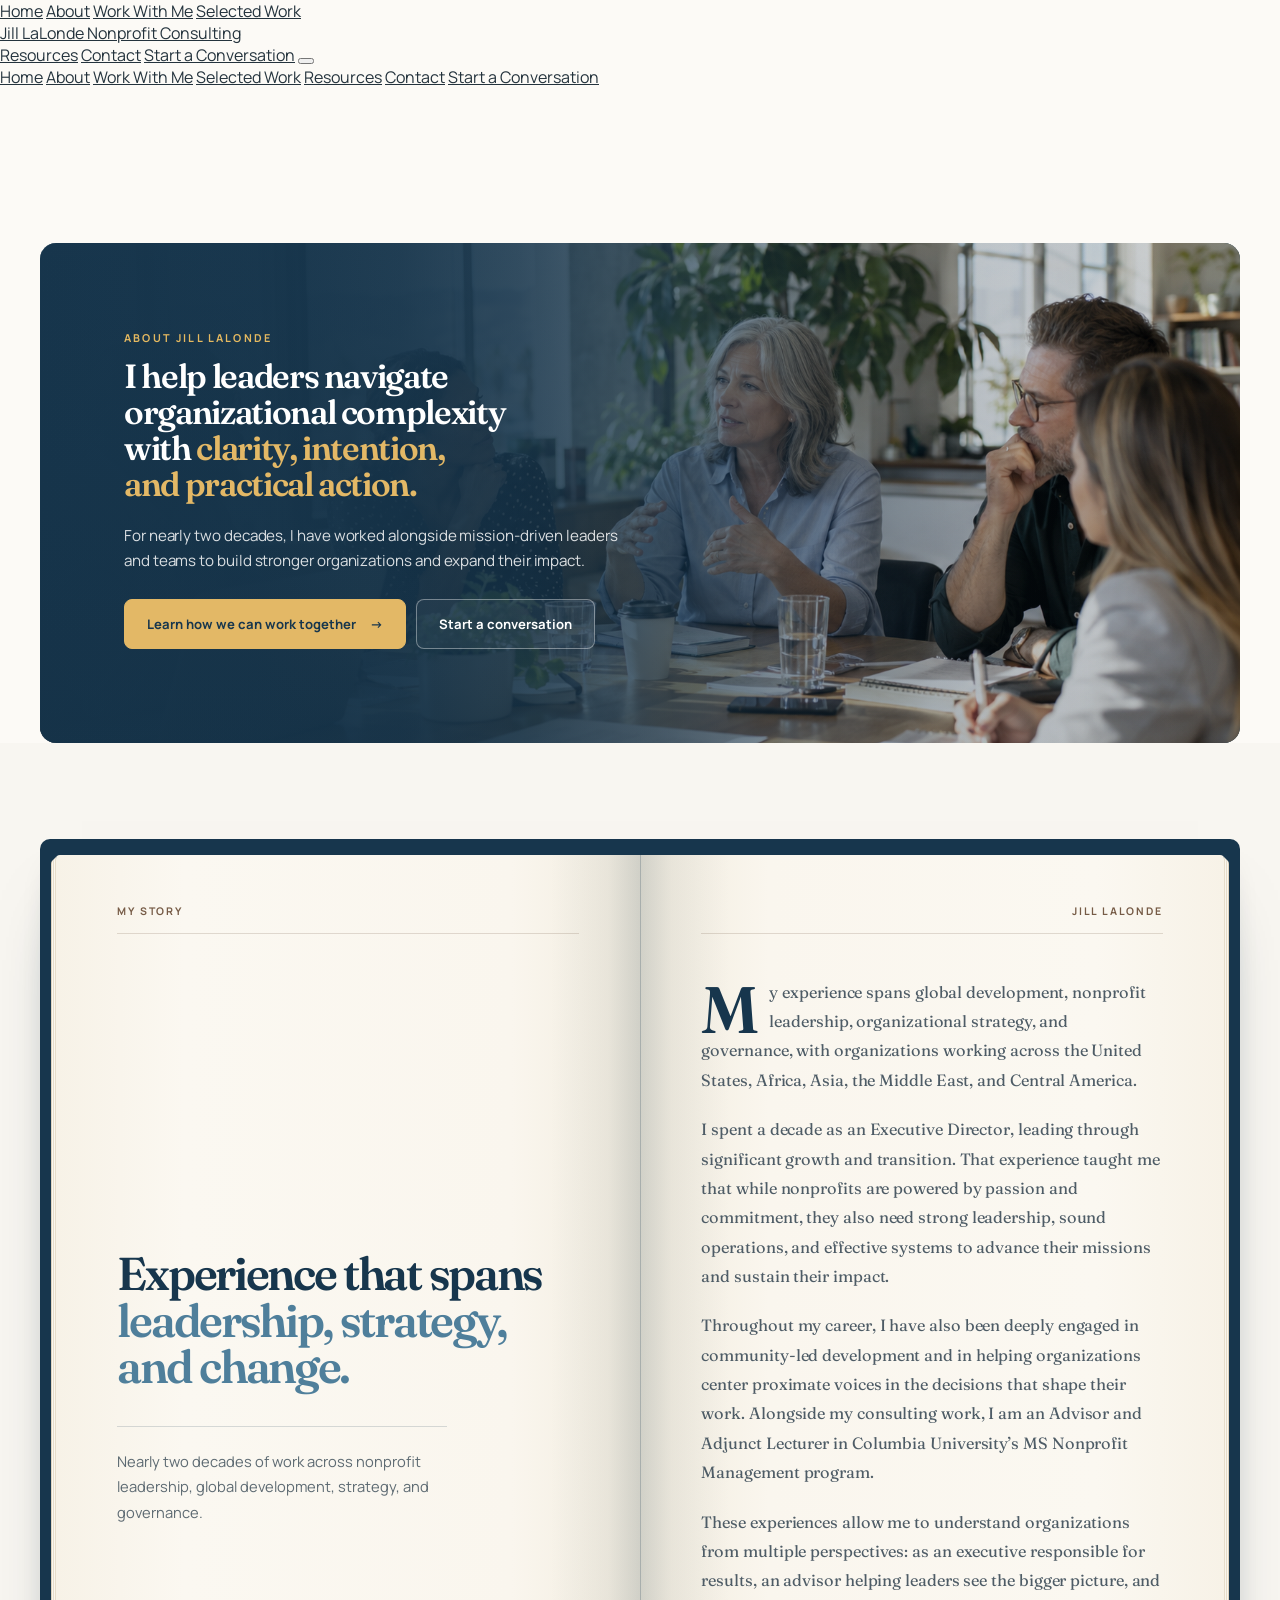
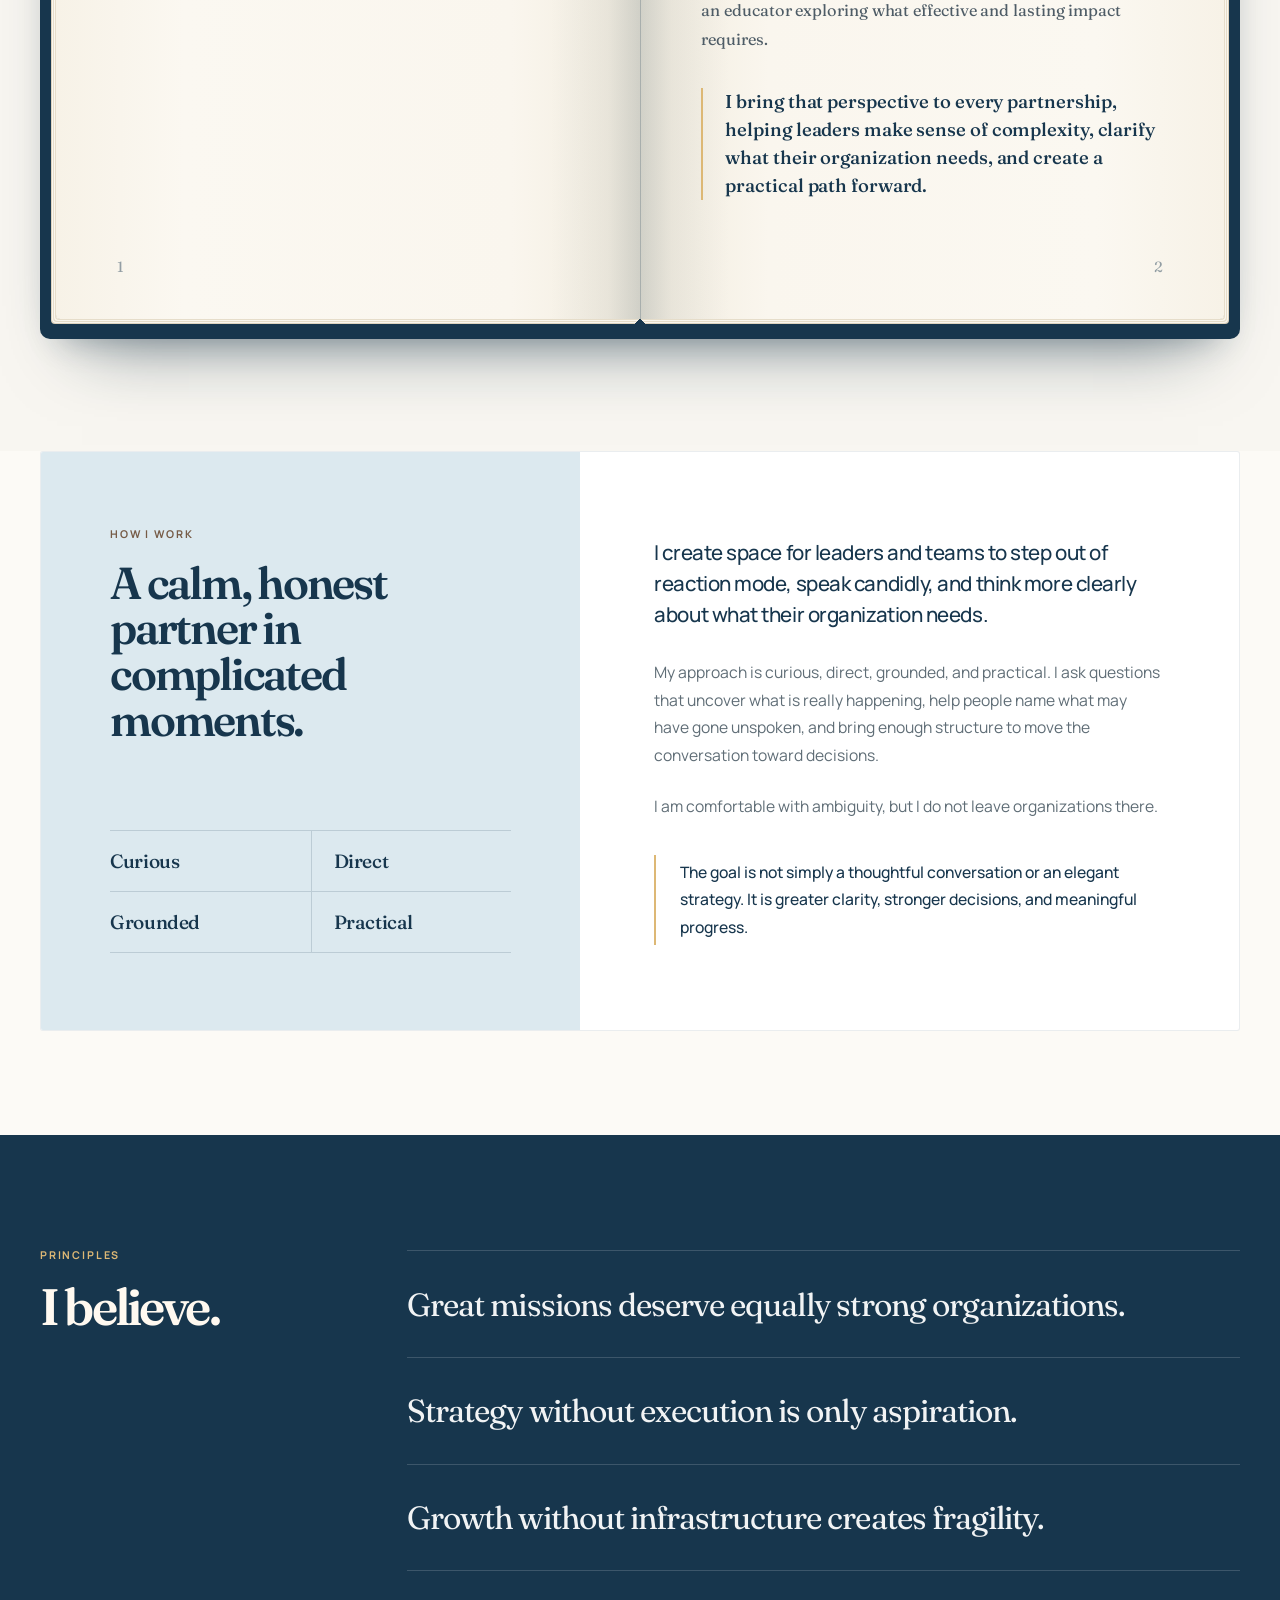
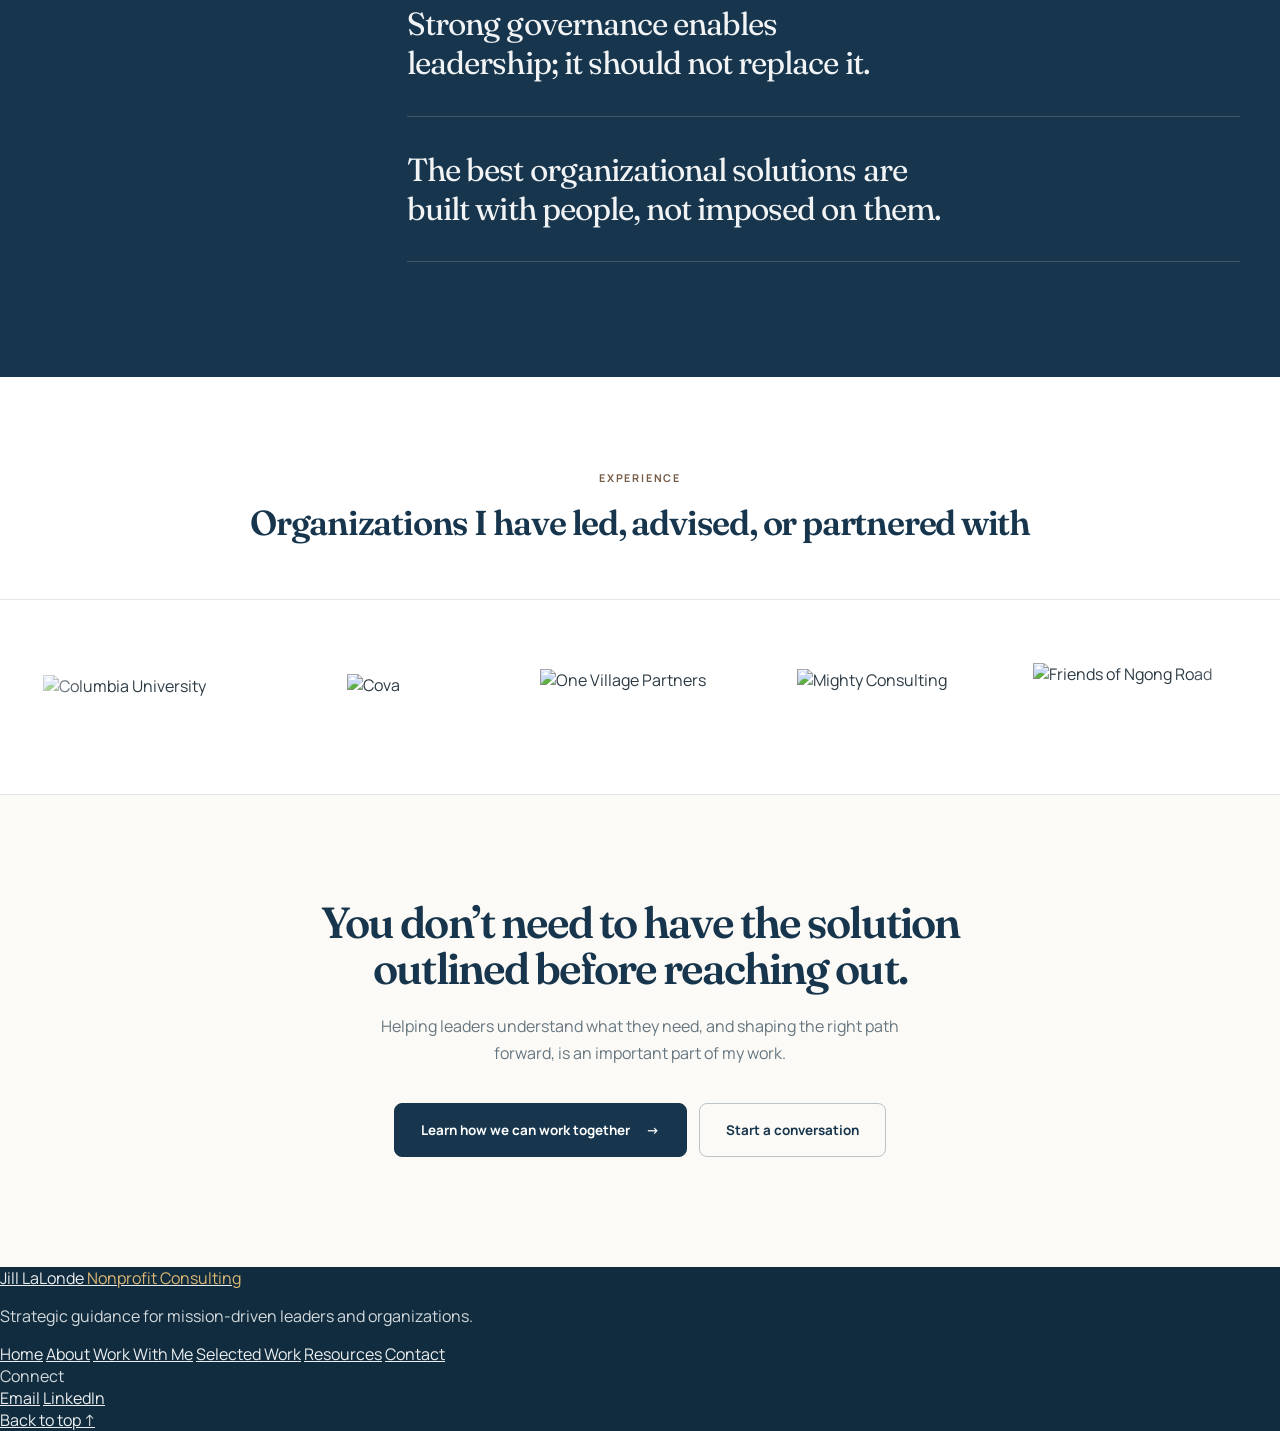
==== about.html @ 66529a17 "Add files via upload" ====
<!DOCTYPE html>
<html lang="en">
<head>
<meta charset="UTF-8">
<meta name="viewport" content="width=device-width, initial-scale=1.0">

<title>About | Jill LaLonde Nonprofit Consulting</title>

<meta name="description" content="For nearly two decades, Jill LaLonde has worked alongside mission-driven leaders and teams to build stronger organizations and expand their impact.">

<link rel="preconnect" href="https://fonts.googleapis.com">
<link rel="preconnect" href="https://fonts.gstatic.com" crossorigin>
<link href="https://fonts.googleapis.com/css2?family=Fraunces:opsz,wght@9..144,400;9..144,500;9..144,600&family=Manrope:wght@400;500;600;700&display=swap" rel="stylesheet">
<link href="https://api.fontshare.com/v2/css?f[]=satoshi@400,500,700&display=swap" rel="stylesheet">

<link rel="stylesheet" href="css/main.css?v=20261019-about-mobile5">
<link rel="stylesheet" href="css/pages.css?v=20261019-about-mobile5">

<style>

/* =========================================================
   VARIABLES
========================================================= */

:root {
    --navy: #17364D;
    --navy-dark: #102C3E;
    --blue: #4F7F9B;
    --blue-soft: #DCE9EF;
    --cream: #F7F3EB;
    --warm-white: #FCFAF6;
    --section-bg: #F8F6F1;
    --gold: #DDB875;
    --gold-bright: #E3B866;
    --brown: #765B46;
    --ink: #24333D;
    --muted: #667680;
    --line: rgba(23,54,77,.12);
    --serif: "Fraunces", Georgia, "Times New Roman", serif;
    --sans: "Manrope", "Satoshi", Arial, sans-serif;
    --shell: 1320px;
}


/* =========================================================
   RESET
========================================================= */

*,
*::before,
*::after {
    box-sizing: border-box;
}

html {
    margin: 0;
    padding: 0;
    scroll-behavior: smooth;
    background: var(--warm-white);
    -webkit-text-size-adjust: 100%;
    text-size-adjust: 100%;
}

body {
    margin: 0;
    padding: 0;
    background: var(--warm-white) !important;
    color: var(--ink);
    font-family: var(--sans);
    -webkit-font-smoothing: antialiased;
    text-rendering: optimizeLegibility;
}

img {
    display: block;
    max-width: 100%;
}

a {
    color: inherit;
}

.page {
    width: 100%;
    overflow: clip;
    background: var(--warm-white);
}

main {
    width: 100%;
    margin: 0;
    padding: 0;
}

.ab-shell {
    width: min(100%, var(--shell));
    margin: 0 auto;
}

.ab-label {
    display: block;
    margin: 0 0 20px;
    color: var(--brown);
    font-size: .67rem;
    font-weight: 700;
    line-height: 1;
    letter-spacing: .17em;
    text-transform: uppercase;
}

a:focus-visible,
button:focus-visible {
    outline: 2px solid var(--gold);
    outline-offset: 3px;
}

/* Header-to-hero spacing, matched to the Selected Work page */
body main#top {
    padding-top: 155px !important;
}


/* =========================================================
   1. HERO — image card (!important beats main.css / pages.css)
========================================================= */

body .pg-hero {
    position: relative !important;
    width: auto !important;
    height: auto !important;
    min-height: 500px !important;
    margin: 0 40px !important;
    padding: 0 !important;
    display: flex !important;
    flex-direction: row !important;
    align-items: center !important;
    justify-content: flex-start !important;
    overflow: hidden !important;
    border-radius: 16px !important;
    background: var(--navy) !important;
    isolation: isolate !important;
}

body .pg-hero-bg {
    position: absolute !important;
    inset: 0 !important;
    z-index: 0 !important;
    width: 100% !important;
    height: 100% !important;
    min-height: 0 !important;
    max-width: none !important;
    margin: 0 !important;
    object-fit: cover !important;
    object-position: 57% 30% !important;
    filter: saturate(.88) contrast(1.02) brightness(.88) !important;
}

body .pg-hero-shade {
    display: block !important;
    position: absolute !important;
    inset: 0 !important;
    z-index: 1 !important;
    pointer-events: none !important;
    background:
        linear-gradient(
            90deg,
            rgba(23,54,77,1) 0%,
            rgba(23,54,77,.99) 18%,
            rgba(23,54,77,.95) 30%,
            rgba(23,54,77,.86) 40%,
            rgba(23,54,77,.66) 52%,
            rgba(23,54,77,.38) 64%,
            rgba(23,54,77,.14) 78%,
            rgba(23,54,77,0) 100%
        ) !important;
}

body .pg-hero::after {
    content: "" !important;
    display: block !important;
    position: absolute !important;
    inset: 0 !important;
    z-index: 2 !important;
    pointer-events: none !important;
    background: linear-gradient(180deg, rgba(6,20,30,.02), rgba(6,20,30,.10)) !important;
}

body .pg-hero-content {
    position: relative !important;
    z-index: 5 !important;
    width: min(52%, 640px) !important;
    max-width: 640px !important;
    min-width: 0 !important;
    margin: 0 auto 0 0 !important;
    padding: 68px 24px 72px 84px !important;
    left: auto !important;
    right: auto !important;
    transform: none !important;
    background: transparent !important;
    text-align: left !important;
}

body .pg-hero-content::before {
    content: none !important;
    display: none !important;
}

body .pg-hero-eyebrow {
    display: block !important;
    margin: 0 0 16px !important;
    color: #E5B960 !important;
    font-family: var(--sans) !important;
    font-size: .68rem !important;
    font-weight: 700 !important;
    line-height: 1 !important;
    letter-spacing: .2em !important;
    text-transform: uppercase !important;
}

body .pg-hero-content h1 {
    width: 100% !important;
    max-width: 560px !important;
    margin: 0 !important;
    padding: 0 !important;
    color: #FFFFFF !important;
    font-family: var(--serif) !important;
    font-size: clamp(2.1rem, 2.6vw, 2.9rem) !important;
    font-weight: 600 !important;
    line-height: 1.07 !important;
    letter-spacing: -.04em !important;
    text-align: left !important;
    text-wrap: balance !important;
}

body .pg-hero-accent {
    color: var(--gold-bright) !important;
}

body .pg-hero-lede {
    width: 100% !important;
    max-width: 520px !important;
    margin: 20px 0 0 !important;
    padding: 0 !important;
    color: rgba(255,255,255,.84) !important;
    font-family: var(--sans) !important;
    font-size: .95rem !important;
    font-weight: 400 !important;
    line-height: 1.65 !important;
    letter-spacing: -.005em !important;
    text-align: left !important;
}

body .pg-hero-actions {
    width: 100% !important;
    margin-top: 26px !important;
    display: flex !important;
    flex-direction: row !important;
    align-items: center !important;
    justify-content: flex-start !important;
    gap: 10px !important;
    flex-wrap: wrap !important;
}

body .pg-hero-btn,
body .pg-hero-link {
    min-height: 50px !important;
    display: inline-flex !important;
    align-items: center !important;
    justify-content: center !important;
    font-family: var(--sans) !important;
    font-size: .82rem !important;
    font-weight: 700 !important;
    line-height: 1 !important;
    text-align: center !important;
    text-decoration: none !important;
    border-radius: 8px !important;
    transition: background-color .2s ease, border-color .2s ease;
}

body .pg-hero-btn {
    min-width: 0 !important;
    padding: 0 22px !important;
    gap: 14px !important;
    background: var(--gold-bright) !important;
    color: var(--navy) !important;
    border: 1px solid var(--gold-bright) !important;
}

body .pg-hero-btn:hover {
    background: #E9C57B !important;
    border-color: #E9C57B !important;
}

body .pg-hero-link {
    min-width: 0 !important;
    padding: 0 22px !important;
    color: #FFFFFF !important;
    background: rgba(255,255,255,.04) !important;
    border: 1px solid rgba(255,255,255,.38) !important;
}

body .pg-hero-link:hover {
    border-color: rgba(255,255,255,.75) !important;
}


/* =========================================================
   SHARED BUTTONS (used in the closing CTA)
========================================================= */

.ab-hero-actions {
    display: flex;
    flex-wrap: wrap;
    gap: 12px;
    margin-top: 34px;
}

.ab-btn,
.ab-btn-ghost {
    min-height: 54px;
    display: inline-flex;
    align-items: center;
    justify-content: center;
    gap: 16px;
    padding: 0 26px;
    border-radius: 8px;
    font-family: var(--sans);
    font-size: .84rem;
    font-weight: 700;
    line-height: 1;
    text-align: center;
    text-decoration: none;
    transition: background-color .2s ease, border-color .2s ease;
}

.ab-btn {
    background: var(--navy);
    color: #FFFFFF;
    border: 1px solid var(--navy);
}

.ab-btn:hover {
    background: #224A65;
    border-color: #224A65;
}

.ab-btn-ghost {
    color: var(--navy);
    background: transparent;
    border: 1px solid rgba(23,54,77,.28);
}

.ab-btn-ghost:hover {
    border-color: var(--navy);
}


/* =========================================================
   2. MY STORY — open book
========================================================= */

.ab-story {
    padding: 96px 40px 112px;
    background: var(--section-bg);
}

.ab-book {
    position: relative;
    display: grid;
    grid-template-columns: 1fr 1fr;
    padding: 16px 16px 20px;
    background: var(--navy);
    border-radius: 10px;
    box-shadow:
        0 44px 70px -42px rgba(16,44,62,.55),
        0 18px 32px -20px rgba(16,44,62,.32);
}

.ab-book::after {
    content: "";
    position: absolute;
    top: 16px;
    bottom: 20px;
    left: 50%;
    z-index: 3;
    width: 1px;
    background: rgba(23,54,77,.22);
    pointer-events: none;
}

.ab-page {
    position: relative;
    display: flex;
    flex-direction: column;
    min-height: 700px;
    padding: clamp(36px, 4vw, 56px) clamp(36px, 4.8vw, 76px) clamp(30px, 3.4vw, 46px);
}

.ab-page > * {
    position: relative;
    z-index: 1;
}

.ab-page--left {
    border-radius: 4px 0 0 4px;
    background: linear-gradient(90deg, #F7F2E7 0%, #FBF8F1 22%, #FAF6EE 78%, #F1EBDD 100%);
    box-shadow:
        -1px 1px 0 #E6DDCA,
        -2px 2px 0 #FAF6EE,
        -3px 3px 0 #E6DDCA,
        -4px 4px 0 #FAF6EE,
        -5px 5px 0 #DDD3BE;
}

.ab-page--right {
    border-radius: 0 4px 4px 0;
    background: linear-gradient(90deg, #F1EBDD 0%, #FAF6EE 22%, #FBF8F1 78%, #F7F2E7 100%);
    box-shadow:
        1px 1px 0 #E6DDCA,
        2px 2px 0 #FAF6EE,
        3px 3px 0 #E6DDCA,
        4px 4px 0 #FAF6EE,
        5px 5px 0 #DDD3BE;
}

.ab-page--left::after,
.ab-page--right::before {
    content: "";
    position: absolute;
    top: 0;
    bottom: 0;
    z-index: 0;
    width: 90px;
    pointer-events: none;
}

.ab-page--left::after {
    right: 0;
    background: linear-gradient(270deg, rgba(23,54,77,.15), rgba(23,54,77,.05) 35%, rgba(23,54,77,0));
}

.ab-page--right::before {
    left: 0;
    background: linear-gradient(90deg, rgba(23,54,77,.15), rgba(23,54,77,.05) 35%, rgba(23,54,77,0));
}

.ab-page-head {
    display: block;
    padding-bottom: 16px;
    color: var(--brown);
    font-size: .66rem;
    font-weight: 700;
    line-height: 1;
    letter-spacing: .17em;
    text-transform: uppercase;
    border-bottom: 1px solid rgba(118,91,70,.2);
}

.ab-page--right .ab-page-head {
    text-align: right;
}

.ab-folio {
    display: block;
    padding-top: 18px;
    color: rgba(23,54,77,.45);
    font-family: var(--serif);
    font-size: .92rem;
}

.ab-page--right .ab-folio {
    text-align: right;
}

.ab-page-body {
    flex: 1;
    padding: 44px 0 40px;
}

.ab-page--left .ab-page-body {
    display: flex;
    flex-direction: column;
    justify-content: center;
}

.ab-book-title {
    max-width: 440px;
    margin: 0;
    color: var(--navy);
    font-family: var(--serif);
    font-size: clamp(2.5rem, 3.6vw, 3.9rem);
    font-weight: 600;
    line-height: 1;
    letter-spacing: -.05em;
    text-wrap: balance;
}

.ab-book-title span {
    display: block;
    color: var(--blue);
}

.ab-book-note {
    max-width: 330px;
    margin: 36px 0 0;
    padding-top: 22px;
    color: #5D6A72;
    font-size: .92rem;
    line-height: 1.75;
    border-top: 1px solid rgba(23,54,77,.16);
}

.ab-page--right .ab-page-body p {
    max-width: 600px;
    margin: 0 0 20px;
    color: #4E5C66;
    font-family: var(--serif);
    font-size: 1.02rem;
    font-weight: 400;
    line-height: 1.8;
    letter-spacing: -.005em;
}

.ab-dropcap::first-letter {
    float: left;
    margin: 7px 10px 0 0;
    color: var(--navy);
    font-family: var(--serif);
    font-size: 4.1rem;
    font-weight: 600;
    line-height: .76;
}

.ab-book-close {
    max-width: 600px;
    margin: 34px 0 0;
}

.ab-page--right .ab-page-body .ab-book-close p.ab-book-pull {
    margin: 0;
    padding-left: 22px;
    color: var(--navy);
    font-size: clamp(1.15rem, 1.45vw, 1.35rem);
    font-weight: 500;
    line-height: 1.5;
    border-left: 2px solid var(--gold);
}


/* =========================================================
   3. HOW I WORK
========================================================= */

.ab-work {
    padding: 0 40px 104px;
    background: var(--warm-white);
}

.ab-work-card {
    display: grid;
    grid-template-columns: .9fr 1.1fr;
    min-height: 580px;
    overflow: hidden;
    background: #FFFFFF;
    border: 1px solid rgba(23,54,77,.09);
    border-radius: 3px;
}

.ab-work-intro {
    display: flex;
    flex-direction: column;
    justify-content: space-between;
    gap: 56px;
    padding: clamp(52px, 6vw, 90px) clamp(40px, 5.4vw, 84px);
    background: var(--blue-soft);
}

.ab-work-intro h2 {
    max-width: 500px;
    margin: 0;
    color: var(--navy);
    font-family: var(--serif);
    font-size: clamp(2.5rem, 3.5vw, 4rem);
    font-weight: 600;
    line-height: 1.02;
    letter-spacing: -.05em;
    text-wrap: balance;
}

.ab-traits {
    display: grid;
    grid-template-columns: 1fr 1fr;
    max-width: 430px;
    margin: 0;
    padding: 0;
    list-style: none;
    border-top: 1px solid rgba(23,54,77,.16);
}

.ab-traits li {
    padding: 18px 0;
    color: var(--navy);
    font-family: var(--serif);
    font-size: clamp(1.2rem, 1.5vw, 1.45rem);
    font-weight: 500;
    letter-spacing: -.02em;
    border-bottom: 1px solid rgba(23,54,77,.16);
}

.ab-traits li:nth-child(odd) {
    padding-right: 16px;
}

.ab-traits li:nth-child(even) {
    padding-left: 22px;
    border-left: 1px solid rgba(23,54,77,.16);
}

.ab-work-body {
    display: flex;
    flex-direction: column;
    justify-content: center;
    padding: clamp(52px, 6vw, 90px) clamp(40px, 5.8vw, 92px);
}

.ab-work-body p {
    max-width: 620px;
    margin: 0 0 24px;
    color: #5F6D76;
    font-size: .98rem;
    line-height: 1.75;
}

.ab-work-body p.ab-work-lead {
    margin-bottom: 30px;
    color: var(--navy);
    font-size: clamp(1.22rem, 1.6vw, 1.52rem);
    font-weight: 500;
    line-height: 1.5;
    letter-spacing: -.022em;
}

.ab-work-body p.ab-work-goal {
    margin: 10px 0 0;
    padding: 4px 0 4px 24px;
    color: var(--navy);
    font-weight: 500;
    border-left: 2px solid var(--gold);
}


/* =========================================================
   4. I BELIEVE
========================================================= */

.ab-believe {
    padding: clamp(84px, 9vw, 132px) 40px;
    background: var(--navy);
    color: #FFFFFF;
}

.ab-believe-grid {
    display: grid;
    grid-template-columns: minmax(220px, .5fr) minmax(0, 1.5fr);
    gap: clamp(48px, 7vw, 110px);
    align-items: start;
}

.ab-believe-head {
    position: sticky;
    top: 180px;
}

.ab-believe-head .ab-label {
    color: var(--gold);
}

.ab-believe-head h2 {
    margin: 0;
    color: #FFF9F0;
    font-family: var(--serif);
    font-size: clamp(2.8rem, 4vw, 4.4rem);
    font-weight: 600;
    line-height: 1;
    letter-spacing: -.055em;
}

.ab-believe-list {
    margin: 0;
    padding: 0;
    list-style: none;
    border-top: 1px solid rgba(255,255,255,.16);
}

.ab-believe-list li {
    padding: clamp(24px, 2.6vw, 34px) 0;
    color: rgba(255,255,255,.94);
    font-family: var(--serif);
    font-size: clamp(1.55rem, 2.5vw, 2.45rem);
    font-weight: 400;
    line-height: 1.22;
    letter-spacing: -.03em;
    text-wrap: balance;
    border-bottom: 1px solid rgba(255,255,255,.16);
}

.ab-believe-list li em {
    color: var(--gold-bright);
    font-style: normal;
}


/* =========================================================
   5. ORGANIZATIONS — logo strip
========================================================= */

.ab-orgs {
    padding: 96px 0 0;
    background: #FFFFFF;
}

.ab-orgs-head {
    padding: 0 40px 56px;
    text-align: center;
}

.ab-orgs-head h2 {
    max-width: 980px;
    margin: 0 auto;
    color: var(--navy);
    font-family: var(--serif);
    font-size: clamp(2rem, 2.7vw, 2.75rem);
    font-weight: 600;
    line-height: 1.12;
    letter-spacing: -.035em;
    text-wrap: balance;
}

.pg-marquee {
    position: relative !important;
    width: 100% !important;
    overflow: hidden !important;
    margin: 0 !important;
    padding: 56px 0 !important;
    background: #FFFFFF !important;
    border-top: 1px solid var(--line) !important;
    border-bottom: 1px solid var(--line) !important;
}

.pg-marquee::before,
.pg-marquee::after {
    content: "";
    position: absolute;
    top: 0;
    bottom: 0;
    z-index: 4;
    width: 90px;
    pointer-events: none;
}

.pg-marquee::before {
    left: 0;
    background: linear-gradient(90deg, #FFFFFF, rgba(255,255,255,0));
}

.pg-marquee::after {
    right: 0;
    background: linear-gradient(270deg, #FFFFFF, rgba(255,255,255,0));
}

.pg-marquee-track {
    display: flex;
    align-items: center;
    width: max-content;
    animation: partnerMarquee 38s linear infinite;
}

.pg-marquee-list {
    display: flex;
    align-items: center;
    gap: 74px;
    min-width: max-content;
    margin: 0;
    padding: 0 37px;
    list-style: none;
}

.pg-marquee-list li {
    display: flex;
    align-items: center;
    justify-content: center;
    min-width: 175px;
    min-height: 82px;
}

.pg-marquee-list img {
    width: auto;
    height: var(--h, 48px);
    max-width: 200px;
    max-height: 80px;
    object-fit: contain;
    opacity: .96;
}

@keyframes partnerMarquee {
    from { transform: translateX(0); }
    to   { transform: translateX(-50%); }
}

.pg-marquee:hover .pg-marquee-track {
    animation-play-state: paused;
}


/* =========================================================
   6. CLOSING CTA
========================================================= */

.ab-cta {
    padding: 104px 40px 110px;
    background: var(--warm-white);
}

.ab-cta-inner {
    max-width: 860px;
    margin: 0 auto;
    text-align: center;
}

.ab-cta h2 {
    margin: 0;
    color: var(--navy);
    font-family: var(--serif);
    font-size: clamp(2.2rem, 3.4vw, 3.5rem);
    font-weight: 600;
    line-height: 1.06;
    letter-spacing: -.045em;
    text-wrap: balance;
}

.ab-cta p {
    max-width: 560px;
    margin: 22px auto 0;
    color: var(--muted);
    font-size: 1rem;
    line-height: 1.7;
}

.ab-cta .ab-hero-actions {
    justify-content: center;
    margin-top: 36px;
}


/* =========================================================
   FOOTER
========================================================= */

.site-footer {
    margin: 0 !important;
    background: var(--navy-dark) !important;
    color: rgba(255,255,255,.82) !important;
}

.site-footer a,
.site-footer .wm-name {
    color: rgba(255,255,255,.92) !important;
}

.site-footer .wm-sub,
.site-footer a:hover {
    color: var(--gold) !important;
}


/* =========================================================
   RESPONSIVE — LARGE TABLET (≤1200px)
========================================================= */

@media (max-width: 1200px) {

    body .header,
    body #siteHeader {
        min-height: 112px !important;
        padding: 0 32px !important;
    }

    .header-nav-left,
    .header-nav-right {
        gap: 18px !important;
    }

    .header .nav-link {
        font-size: .84rem !important;
    }

    .header .nav-link-call {
        min-height: 50px !important;
        padding: 0 18px !important;
    }

    body main#top {
        padding-top: 78px !important;
    }

    body .pg-hero {
        min-height: 420px !important;
        margin: 0 24px !important;
    }

    body .pg-hero-content {
        width: 60% !important;
        padding: 44px 24px 48px 56px !important;
    }

    .ab-story {
        padding: 80px 24px 96px;
    }

    .ab-work {
        padding: 0 24px 96px;
    }

    .ab-work-card {
        grid-template-columns: 1fr 1fr;
    }

    .ab-believe {
        padding-left: 24px;
        padding-right: 24px;
    }

    .ab-believe-head {
        top: 140px;
    }

}


/* =========================================================
   RESPONSIVE — TABLET (≤900px)
========================================================= */

@media (max-width: 900px) {

    body .header,
    body #siteHeader {
        min-height: 80px !important;
        grid-template-columns: 1fr auto !important;
        padding: 0 20px !important;
    }

    .header-nav-left,
    .header-nav-right > .nav-link {
        display: none !important;
    }

    .header .brand {
        justify-self: start !important;
        align-items: flex-start !important;
        text-align: left !important;
    }

    .header .wm-name {
        font-size: 1.7rem !important;
    }

    .header .wm-sub {
        margin-top: 6px !important;
        font-size: .5rem !important;
    }

    /* Nav links are hidden from here down, so the menu button must show */
    .menu-toggle {
        display: inline-flex !important;
        align-items: center !important;
        justify-content: center !important;
        width: 44px !important;
        height: 44px !important;
        padding: 0 !important;
    }

    body main#top {
        padding-top: 100px !important;
    }

    body .pg-hero-content {
        width: 70% !important;
        padding: 44px 24px 48px 44px !important;
    }

    /* Book: stack the two pages */
    .ab-book {
        grid-template-columns: 1fr;
        padding: 12px 12px 16px;
    }

    .ab-book::after,
    .ab-page--left::after,
    .ab-page--right::before {
        display: none;
    }

    .ab-page {
        min-height: 0;
    }

    .ab-page--left,
    .ab-page--right {
        border-radius: 4px;
        box-shadow: none;
        background: #FBF8F1;
    }

    .ab-page--left {
        margin-bottom: 10px;
    }

    .ab-page--left .ab-page-body {
        justify-content: flex-start;
    }

    .ab-work-card,
    .ab-believe-grid {
        grid-template-columns: 1fr;
    }

    .ab-work-card {
        min-height: 0;
    }

    .ab-believe-head {
        position: static;
    }

}


/* =========================================================
   RESPONSIVE — MOBILE (≤760px)
========================================================= */

@media (max-width: 760px) {

    html,
    body {
        overflow-x: clip !important;
    }

    /* ---------- Header ---------- */
    body .header,
    body #siteHeader {
        min-height: 76px !important;
        height: 76px !important;
        padding: 0 18px !important;
    }

    .header .wm-name {
        font-size: 1.55rem !important;
        line-height: 1 !important;
    }

    .header .wm-sub {
        margin-top: 5px !important;
        font-size: .44rem !important;
        letter-spacing: .25em !important;
    }

    body main#top {
        padding-top: 94px !important;
    }

    /* ---------- Hero: single photo card, text sits at the bottom ---------- */
    body .pg-hero {
        min-height: 470px !important;
        height: auto !important;
        margin: 0 14px !important;
        flex-direction: column !important;
        justify-content: flex-end !important;
        align-items: stretch !important;
        border-radius: 18px !important;
    }

    body .pg-hero-bg {
        object-position: 55% 22% !important;
        filter: saturate(.96) contrast(1.02) brightness(.94) !important;
    }

    body .pg-hero-shade {
        background: linear-gradient(
            180deg,
            rgba(11,37,56,.08) 0%,
            rgba(11,37,56,.18) 12%,
            rgba(11,37,56,.32) 24%,
            rgba(11,37,56,.48) 36%,
            rgba(11,37,56,.64) 48%,
            rgba(11,37,56,.78) 60%,
            rgba(11,37,56,.89) 74%,
            rgba(11,37,56,.96) 88%,
            rgba(11,37,56,.98) 100%
        ) !important;
    }

    body .pg-hero::after {
        background: linear-gradient(90deg, rgba(5,24,37,.10), rgba(5,24,37,0) 48%) !important;
    }

    /* Top padding reserves room for the photo, so text never covers faces */
    body .pg-hero-content {
        width: 100% !important;
        max-width: none !important;
        margin: 0 !important;
        padding: 120px 22px 24px !important;
    }

    body .pg-hero-eyebrow {
        margin: 0 0 10px !important;
        font-size: .6rem !important;
        letter-spacing: .18em !important;
        text-shadow: 0 1px 12px rgba(11,37,56,.85) !important;
    }

    body .pg-hero-content h1 {
        max-width: 17ch !important;
        font-size: clamp(1.7rem, 6.8vw, 2.15rem) !important;
        line-height: 1.04 !important;
        letter-spacing: -.04em !important;
        text-shadow: 0 2px 18px rgba(11,37,56,.6), 0 1px 3px rgba(11,37,56,.35) !important;
    }

    body .pg-hero-lede {
        max-width: 34rem !important;
        margin: 14px 0 0 !important;
        font-size: .86rem !important;
        line-height: 1.58 !important;
        text-shadow: 0 1px 10px rgba(11,37,56,.5) !important;
        color: rgba(255,255,255,.88) !important;
    }

    body .pg-hero-actions {
        margin-top: 18px !important;
        flex-direction: column !important;
        align-items: stretch !important;
        flex-wrap: nowrap !important;
        gap: 8px !important;
    }

    body .pg-hero-btn,
    body .pg-hero-link {
        width: 100% !important;
        min-height: 46px !important;
        padding: 0 16px !important;
        font-size: .78rem !important;
    }

    body .pg-hero-link {
        background: rgba(255,255,255,.06) !important;
    }

    /* ---------- My Story ---------- */
    .ab-story {
        padding: 58px 12px 64px;
    }

    .ab-book {
        padding: 8px;
        border-radius: 10px;
        box-shadow: 0 22px 42px -28px rgba(16,44,62,.55);
    }

    .ab-page {
        padding: 28px 22px 24px;
    }

    .ab-page--left,
    .ab-page--right {
        border-radius: 5px;
    }

    .ab-page--left {
        margin-bottom: 8px;
    }

    .ab-page-body {
        padding: 28px 0 24px;
    }

    .ab-book-title {
        max-width: none;
        font-size: clamp(2.15rem, 9.5vw, 2.85rem);
        line-height: 1.02;
    }

    .ab-book-note {
        max-width: none;
        margin-top: 26px;
        font-size: .9rem;
        line-height: 1.7;
    }

    .ab-page--right .ab-page-body p {
        max-width: none;
        font-size: .98rem;
        line-height: 1.75;
    }

    .ab-dropcap::first-letter {
        font-size: 3.6rem;
    }

    .ab-page--right .ab-page-body .ab-book-close p.ab-book-pull {
        font-size: 1.12rem;
        line-height: 1.5;
    }

    /* ---------- How I Work ---------- */
    .ab-work {
        padding: 0 12px 64px;
    }

    .ab-work-card {
        border-radius: 10px;
    }

    .ab-work-intro {
        gap: 30px;
        padding: 38px 22px 34px;
    }

    .ab-work-intro h2 {
        max-width: none;
        font-size: clamp(2.15rem, 9vw, 2.8rem);
        line-height: 1.03;
    }

    .ab-traits {
        max-width: none;
    }

    .ab-traits li {
        padding-top: 15px;
        padding-bottom: 15px;
        font-size: 1.14rem;
    }

    .ab-work-body {
        padding: 36px 22px 40px;
    }

    .ab-work-body p,
    .ab-work-body p.ab-work-lead {
        max-width: none;
    }

    .ab-work-body p.ab-work-lead {
        font-size: 1.16rem;
        line-height: 1.48;
    }

    /* ---------- I Believe ---------- */
    .ab-believe {
        padding: 60px 22px 68px;
    }

    .ab-believe-grid {
        gap: 34px;
    }

    .ab-believe-head h2 {
        font-size: clamp(2.55rem, 11vw, 3.4rem);
    }

    .ab-believe-list li {
        padding: 22px 0;
        font-size: clamp(1.32rem, 6.2vw, 1.7rem);
        line-height: 1.24;
    }

    /* ---------- Organizations ---------- */
    .ab-orgs {
        padding-top: 60px;
    }

    .ab-orgs-head {
        padding: 0 22px 34px;
    }

    .ab-orgs-head h2 {
        font-size: clamp(1.7rem, 7.4vw, 2.15rem);
        line-height: 1.08;
    }

    .pg-marquee {
        padding: 32px 0 !important;
    }

    .pg-marquee::before,
    .pg-marquee::after {
        width: 40px;
    }

    .pg-marquee-list {
        gap: 38px;
        padding: 0 19px;
    }

    .pg-marquee-list li {
        min-width: 125px;
        min-height: 66px;
    }

    .pg-marquee-list img {
        max-width: 150px;
        max-height: 64px;
    }

    /* ---------- Closing CTA ---------- */
    .ab-cta {
        padding: 64px 22px 72px;
    }

    .ab-cta-inner {
        max-width: none;
        text-align: left;
    }

    .ab-cta h2 {
        font-size: clamp(2.05rem, 9vw, 2.75rem);
        line-height: 1.04;
    }

    .ab-cta p {
        max-width: none;
        margin: 18px 0 0;
        font-size: .95rem;
        line-height: 1.65;
    }

    .ab-hero-actions,
    .ab-cta .ab-hero-actions {
        margin-top: 26px;
        flex-direction: column;
        align-items: stretch;
        gap: 10px;
    }

    .ab-cta .ab-btn,
    .ab-cta .ab-btn-ghost {
        width: 100%;
        min-height: 52px;
        padding: 0 18px;
    }

    /* ---------- Footer ---------- */
    .site-footer-inner {
        grid-template-columns: 1fr !important;
        gap: 30px !important;
        padding-left: 22px !important;
        padding-right: 22px !important;
    }

    .site-footer-nav {
        display: grid !important;
        grid-template-columns: 1fr 1fr !important;
        gap: 14px 24px !important;
    }

    .site-footer-top {
        justify-self: start !important;
    }

}


/* =========================================================
   RESPONSIVE — SMALL PHONES (≤390px)
========================================================= */

@media (max-width: 390px) {

    body .pg-hero {
        min-height: 450px !important;
        margin-left: 10px !important;
        margin-right: 10px !important;
    }

    body .pg-hero-content {
        padding: 110px 18px 20px !important;
    }

    body .pg-hero-content h1 {
        max-width: none !important;
        font-size: 1.65rem !important;
    }

    .ab-page,
    .ab-work-intro,
    .ab-work-body {
        padding-left: 20px;
        padding-right: 20px;
    }

    .ab-traits li {
        font-size: 1.05rem;
    }

    .ab-traits li:nth-child(even) {
        padding-left: 16px;
    }

}


/* =========================================================
   REDUCED MOTION
========================================================= */

@media (prefers-reduced-motion: reduce) {

    html {
        scroll-behavior: auto;
    }

    .pg-marquee-track {
        animation: none;
    }

    .ab-btn,
    .ab-btn-ghost,
    body .pg-hero-btn,
    body .pg-hero-link {
        transition: none !important;
    }

}

</style>

</head>

<body>

<div class="page">


<!-- =========================================================
     HEADER
========================================================= -->

<header class="header" id="siteHeader">

    <nav class="header-nav header-nav-left" aria-label="Primary navigation left">
        <a href="index.html" class="nav-link">Home</a>
        <a href="about.html" class="nav-link" aria-current="page">About</a>
        <a href="work-with-me.html" class="nav-link">Work With Me</a>
        <a href="selected-work.html" class="nav-link">Selected Work</a>
    </nav>

    <a href="index.html"
       class="brand brand-wordmark site-wordmark"
       aria-label="Jill LaLonde Nonprofit Consulting home">
        <span class="wm-name">Jill LaLonde</span>
        <span class="wm-sub">Nonprofit Consulting</span>
    </a>

    <nav class="header-nav header-nav-right" aria-label="Primary navigation right">
        <a href="resources.html" class="nav-link">Resources</a>
        <a href="contact.html" class="nav-link">Contact</a>
        <a href="contact.html" class="nav-link nav-link-call">Start a Conversation</a>

        <button
            class="menu-toggle"
            type="button"
            aria-label="Open navigation"
            aria-expanded="false"
            aria-controls="mobileMenu"
        >
            <span class="menu-icon">
                <span></span>
                <span></span>
                <span></span>
            </span>
        </button>
    </nav>

</header>

<nav
    class="mobile-menu"
    id="mobileMenu"
    aria-label="Mobile navigation"
>
    <a href="index.html">Home</a>
    <a href="about.html" aria-current="page">About</a>
    <a href="work-with-me.html">Work With Me</a>
    <a href="selected-work.html">Selected Work</a>
    <a href="resources.html">Resources</a>
    <a href="contact.html">Contact</a>
    <a href="contact.html" class="mobile-menu-cta">Start a Conversation</a>
</nav>


<main id="top">


<!-- =========================================================
     1. HERO
========================================================= -->

<section class="pg-hero" aria-labelledby="aboutTitle">

    <img
        src="about.png"
        alt="Leadership team in a collaborative strategy discussion"
        class="pg-hero-bg"
    >

    <div class="pg-hero-shade" aria-hidden="true"></div>

    <div class="pg-hero-content">

        <span class="pg-hero-eyebrow">About Jill LaLonde</span>

        <h1 id="aboutTitle">
            I help leaders navigate organizational complexity with
            <span class="pg-hero-accent">clarity, intention, and practical action.</span>
        </h1>

        <p class="pg-hero-lede">
            For nearly two decades, I have worked alongside
            mission-driven leaders and teams to build stronger
            organizations and expand their impact.
        </p>

        <div class="pg-hero-actions">
            <a href="work-with-me.html" class="pg-hero-btn">
                Learn how we can work together
                <span aria-hidden="true">→</span>
            </a>
            <a href="contact.html" class="pg-hero-link">Start a conversation</a>
        </div>

    </div>

</section>


<!-- =========================================================
     2. MY STORY
========================================================= -->

<section class="ab-story" aria-labelledby="storyTitle">

    <div class="ab-shell">

        <div class="ab-book">

            <div class="ab-page ab-page--left">

                <span class="ab-page-head">My story</span>

                <div class="ab-page-body">

                    <h2 class="ab-book-title" id="storyTitle">
                        Experience that spans
                        <span>leadership, strategy, and change.</span>
                    </h2>

                    <p class="ab-book-note">
                        Nearly two decades of work across nonprofit
                        leadership, global development, strategy,
                        and governance.
                    </p>

                </div>

                <span class="ab-folio" aria-hidden="true">1</span>

            </div>

            <div class="ab-page ab-page--right">

                <span class="ab-page-head">Jill LaLonde</span>

                <div class="ab-page-body">

                    <p class="ab-dropcap">
                        My experience spans global development, nonprofit
                        leadership, organizational strategy, and governance,
                        with organizations working across the United States,
                        Africa, Asia, the Middle East, and Central America.
                    </p>

                    <p>
                        I spent a decade as an Executive Director, leading
                        through significant growth and transition. That
                        experience taught me that while nonprofits are powered
                        by passion and commitment, they also need strong
                        leadership, sound operations, and effective systems to
                        advance their missions and sustain their impact.
                    </p>

                    <p>
                        Throughout my career, I have also been deeply engaged
                        in community-led development and in helping
                        organizations center proximate voices in the decisions
                        that shape their work. Alongside my consulting work,
                        I am an Advisor and Adjunct Lecturer in Columbia
                        University’s MS Nonprofit Management program.
                    </p>

                    <p>
                        These experiences allow me to understand organizations
                        from multiple perspectives: as an executive responsible
                        for results, an advisor helping leaders see the bigger
                        picture, and an educator exploring what effective and
                        lasting impact requires.
                    </p>

                    <div class="ab-book-close">
                        <p class="ab-book-pull">
                            I bring that perspective to every partnership, helping
                            leaders make sense of complexity, clarify what their
                            organization needs, and create a practical path forward.
                        </p>
                    </div>

                </div>

                <span class="ab-folio" aria-hidden="true">2</span>

            </div>

        </div>

    </div>

</section>


<!-- =========================================================
     3. HOW I WORK
========================================================= -->

<section class="ab-work" aria-labelledby="workTitle">

    <div class="ab-shell ab-work-card">

        <div class="ab-work-intro">

            <div>
                <span class="ab-label">How I work</span>
                <h2 id="workTitle">
                    A calm, honest partner in complicated moments.
                </h2>
            </div>

            <ul class="ab-traits" aria-label="My approach">
                <li>Curious</li>
                <li>Direct</li>
                <li>Grounded</li>
                <li>Practical</li>
            </ul>

        </div>

        <div class="ab-work-body">

            <p class="ab-work-lead">
                I create space for leaders and teams to step out of
                reaction mode, speak candidly, and think more clearly
                about what their organization needs.
            </p>

            <p>
                My approach is curious, direct, grounded, and practical.
                I ask questions that uncover what is really happening,
                help people name what may have gone unspoken, and bring
                enough structure to move the conversation toward decisions.
            </p>

            <p>
                I am comfortable with ambiguity, but I do not leave
                organizations there.
            </p>

            <p class="ab-work-goal">
                The goal is not simply a thoughtful conversation or an
                elegant strategy. It is greater clarity, stronger
                decisions, and meaningful progress.
            </p>

        </div>

    </div>

</section>


<!-- =========================================================
     4. I BELIEVE
========================================================= -->

<section class="ab-believe" aria-labelledby="believeTitle">

    <div class="ab-shell ab-believe-grid">

        <div class="ab-believe-head">
            <span class="ab-label">Principles</span>
            <h2 id="believeTitle">I believe.</h2>
        </div>

        <ul class="ab-believe-list">
            <li>Great missions deserve equally strong organizations.</li>
            <li>Strategy without execution is only aspiration.</li>
            <li>Growth without infrastructure creates fragility.</li>
            <li>Strong governance enables leadership; it should not replace it.</li>
            <li>The best organizational solutions are built with people, not imposed on them.</li>
        </ul>

    </div>

</section>


<!-- =========================================================
     5. ORGANIZATIONS
========================================================= -->

<section class="ab-orgs" aria-labelledby="orgsTitle">

    <div class="ab-orgs-head">
        <span class="ab-label">Experience</span>
        <h2 id="orgsTitle">Organizations I have led, advised, or partnered with</h2>
    </div>

    <div class="pg-marquee">

        <div class="pg-marquee-track">

            <ul class="pg-marquee-list">
                <li><img src="images/logos/columbia-university.svg" alt="Columbia University" style="--h:43px"></li>
                <li><img src="images/logos/cova.png" alt="Cova" style="--h:45px"></li>
                <li><img src="images/logos/onevillage-partners.png" alt="One Village Partners" style="--h:55px"></li>
                <li><img src="images/logos/mighty-consulting.png" alt="Mighty Consulting" style="--h:55px"></li>
                <li><img src="images/logos/friends-of-ngong-road.png" alt="Friends of Ngong Road" style="--h:68px"></li>
                <li><img src="images/logos/mcld.png" alt="Movement for Community-Led Development" style="--h:74px"></li>
                <li><img src="images/logos/mali-kalanso.png" alt="Mali Kalanso" style="--h:76px"></li>
            </ul>

            <ul class="pg-marquee-list" aria-hidden="true">
                <li><img src="images/logos/columbia-university.svg" alt="" style="--h:43px"></li>
                <li><img src="images/logos/cova.png" alt="" style="--h:45px"></li>
                <li><img src="images/logos/onevillage-partners.png" alt="" style="--h:55px"></li>
                <li><img src="images/logos/mighty-consulting.png" alt="" style="--h:55px"></li>
                <li><img src="images/logos/friends-of-ngong-road.png" alt="" style="--h:68px"></li>
                <li><img src="images/logos/mcld.png" alt="" style="--h:74px"></li>
                <li><img src="images/logos/mali-kalanso.png" alt="" style="--h:76px"></li>
            </ul>

        </div>

    </div>

</section>


<!-- =========================================================
     6. CLOSING CTA
========================================================= -->

<section class="ab-cta" aria-labelledby="ctaTitle">

    <div class="ab-cta-inner">

        <h2 id="ctaTitle">
            You don’t need to have the solution outlined before reaching out.
        </h2>

        <p>
            Helping leaders understand what they need, and shaping the
            right path forward, is an important part of my work.
        </p>

        <div class="ab-hero-actions">
            <a href="work-with-me.html" class="ab-btn">
                Learn how we can work together
                <span aria-hidden="true">→</span>
            </a>
            <a href="contact.html" class="ab-btn-ghost">Start a conversation</a>
        </div>

    </div>

</section>

</main>


<!-- =========================================================
     FOOTER
========================================================= -->

<footer class="site-footer">

    <div class="site-footer-inner">

        <div class="site-footer-brand-wrap">
            <a href="index.html" class="site-footer-brand site-wordmark">
                <span class="wm-name">Jill LaLonde</span>
                <span class="wm-sub">Nonprofit Consulting</span>
            </a>
            <p class="site-footer-tagline">
                Strategic guidance for mission-driven leaders and organizations.
            </p>
        </div>

        <nav class="site-footer-nav">
            <a href="index.html">Home</a>
            <a href="about.html">About</a>
            <a href="work-with-me.html">Work With Me</a>
            <a href="selected-work.html">Selected Work</a>
            <a href="resources.html">Resources</a>
            <a href="contact.html">Contact</a>
        </nav>

        <div class="site-footer-connect">
            <span class="site-footer-connect-label">Connect</span>
            <div class="site-footer-connect-links">
                <a href="contact.html">Email</a>
                <a href="#">LinkedIn</a>
            </div>
        </div>

        <a href="#top" class="site-footer-top">Back to top ↑</a>

    </div>

</footer>

</div>

<script src="js/site.js?v=20261019-about-mobile5"></script>

<script>
document.addEventListener("DOMContentLoaded", function () {
    const menuToggle = document.querySelector(".menu-toggle");
    const mobileMenu = document.querySelector(".mobile-menu");

    if (!menuToggle || !mobileMenu) return;

    menuToggle.addEventListener("click", function () {
        const isOpen = menuToggle.getAttribute("aria-expanded") === "true";

        menuToggle.setAttribute("aria-expanded", String(!isOpen));
        menuToggle.setAttribute("aria-label", isOpen ? "Open navigation" : "Close navigation");
        mobileMenu.classList.toggle("is-open", !isOpen);
    });

    mobileMenu.querySelectorAll("a").forEach(function (link) {
        link.addEventListener("click", function () {
            mobileMenu.classList.remove("is-open");
            menuToggle.setAttribute("aria-expanded", "false");
            menuToggle.setAttribute("aria-label", "Open navigation");
        });
    });

    document.addEventListener("keydown", function (e) {
        if (e.key === "Escape" && mobileMenu.classList.contains("is-open")) {
            mobileMenu.classList.remove("is-open");
            menuToggle.setAttribute("aria-expanded", "false");
            menuToggle.setAttribute("aria-label", "Open navigation");
            menuToggle.focus();
        }
    });
});
</script>

</body>
</html>
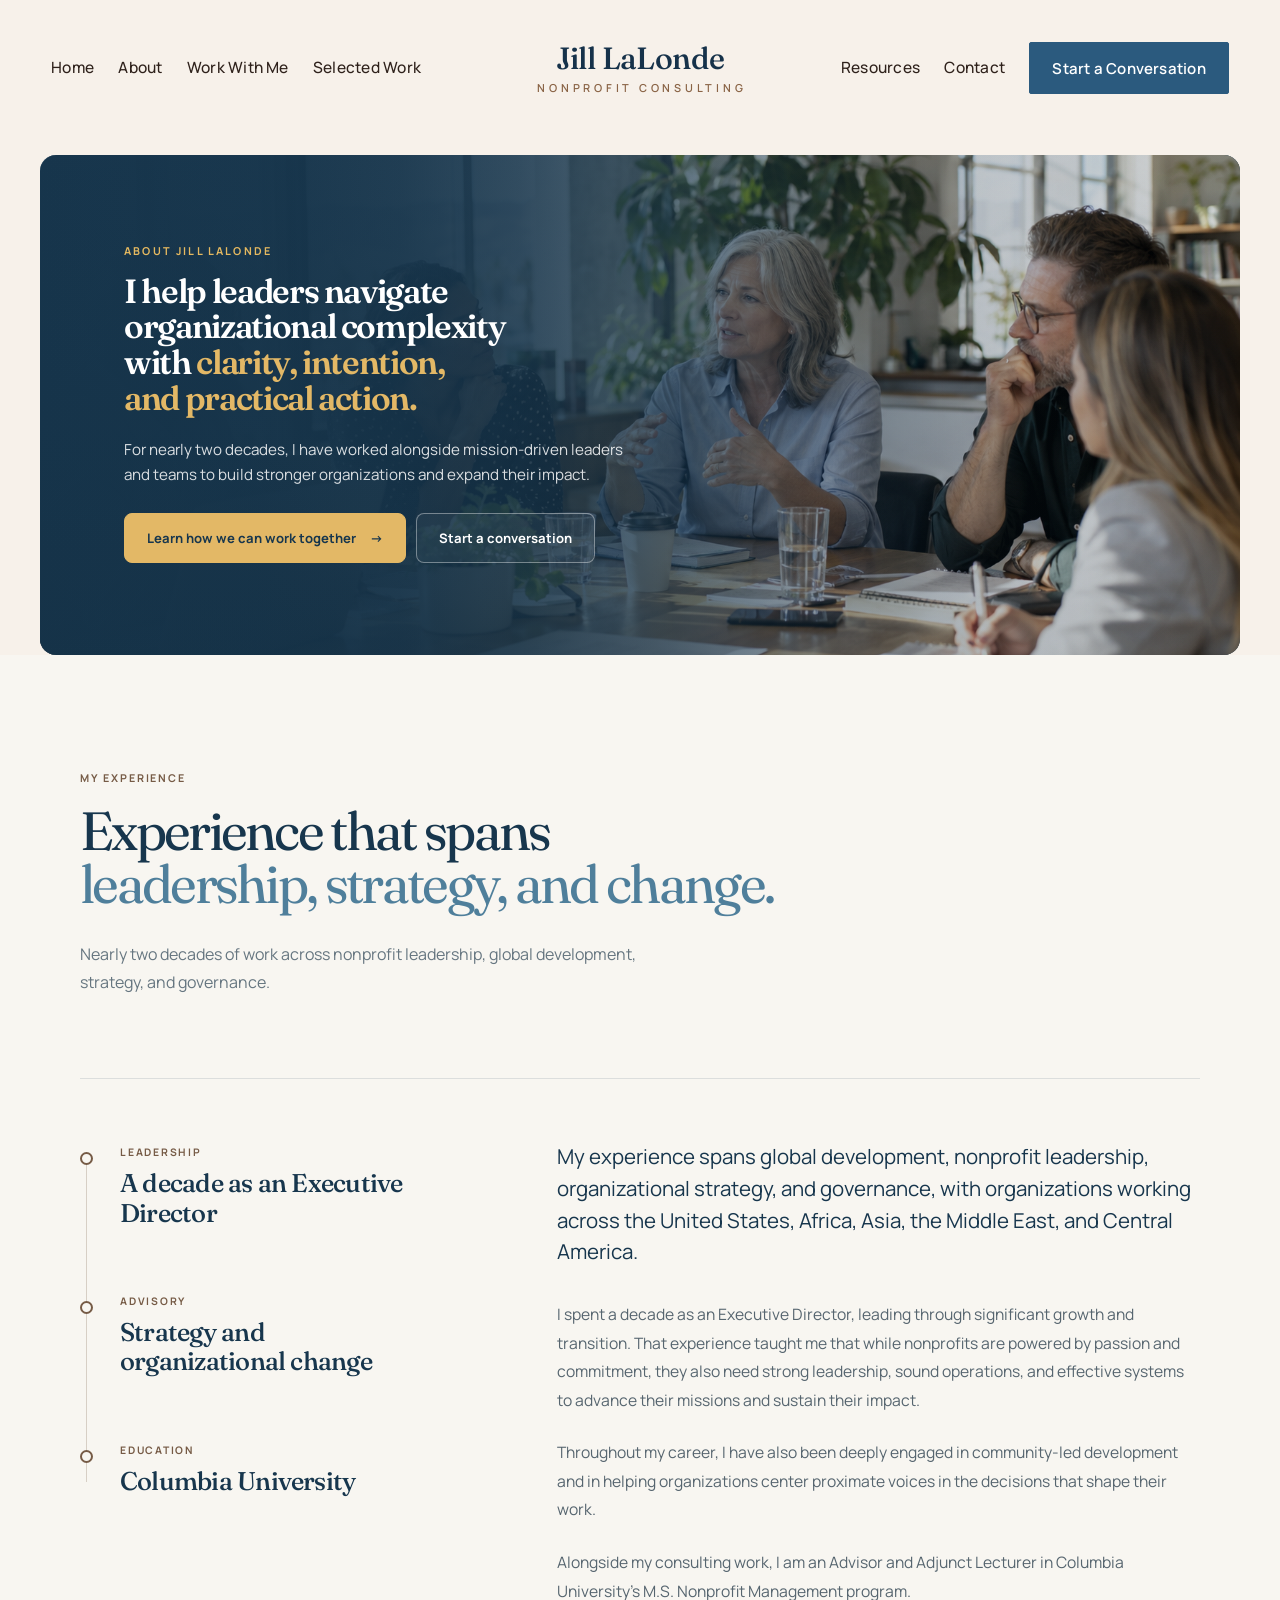
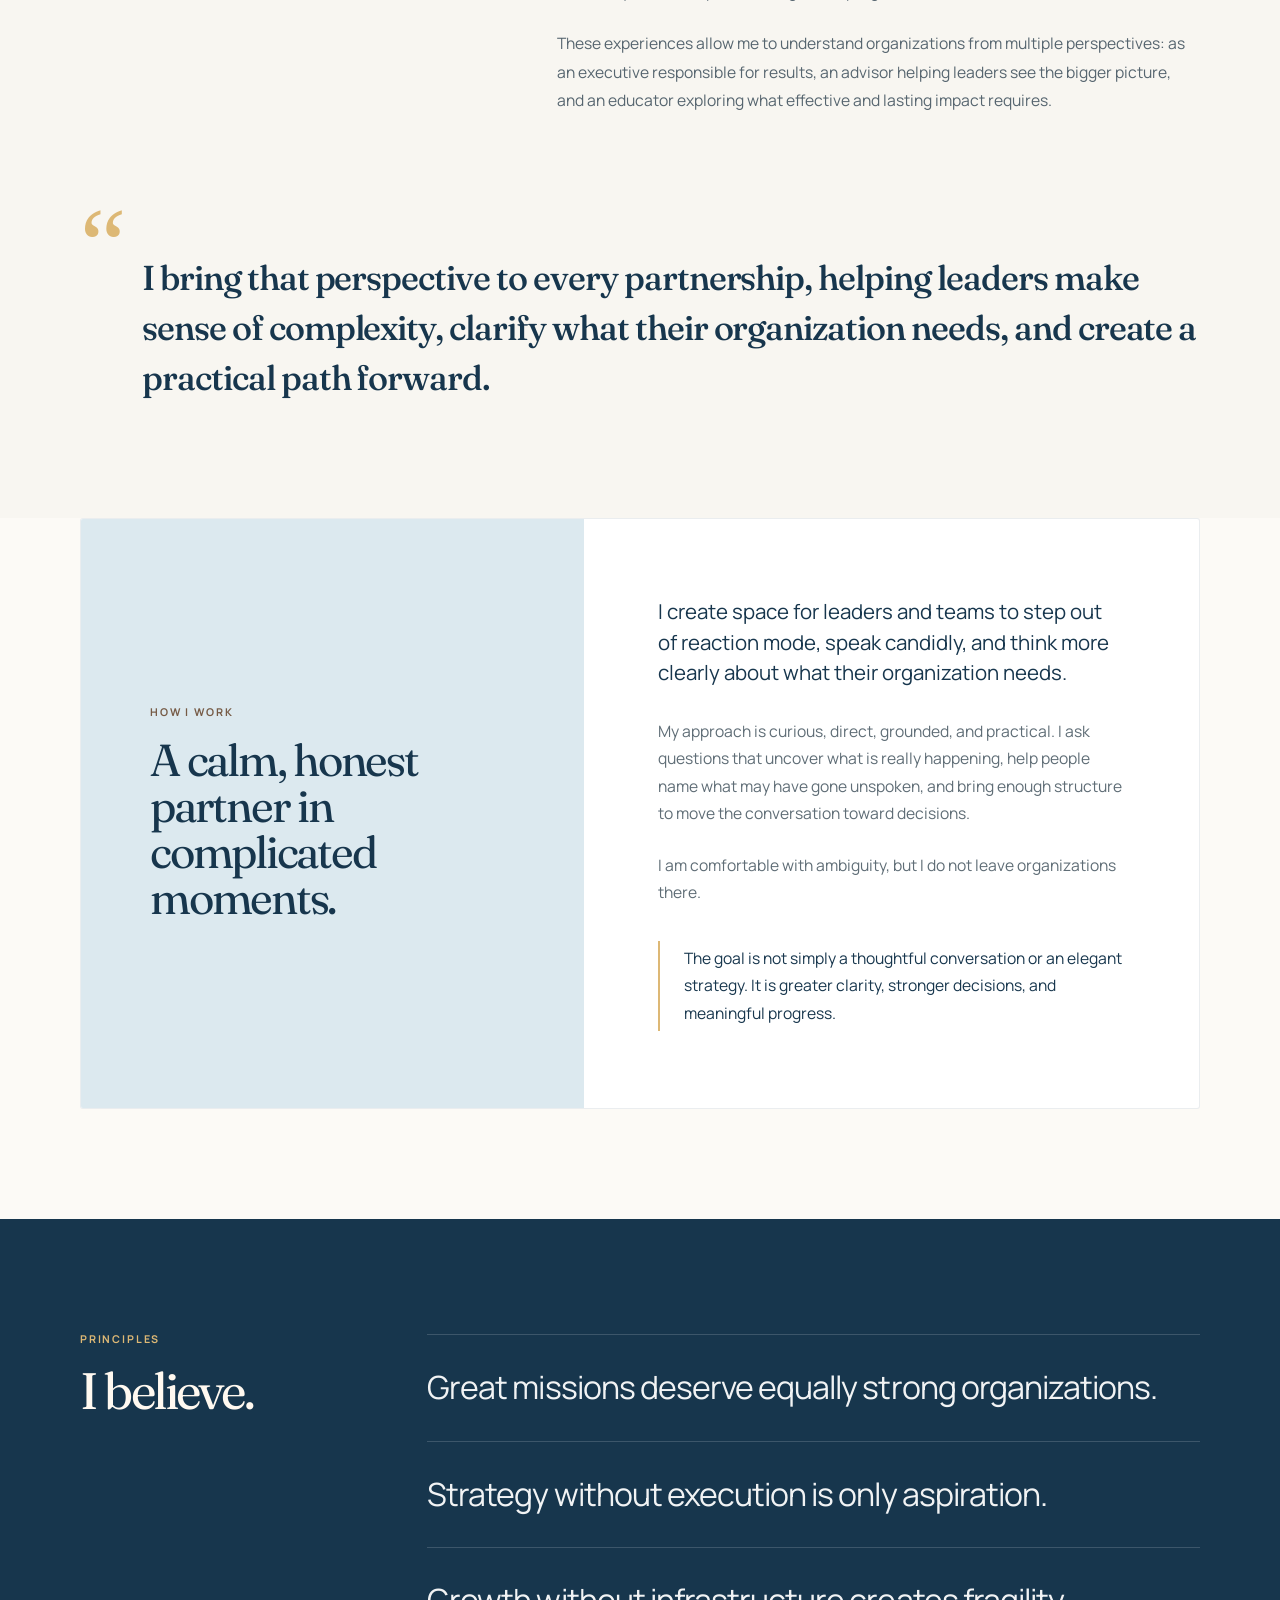
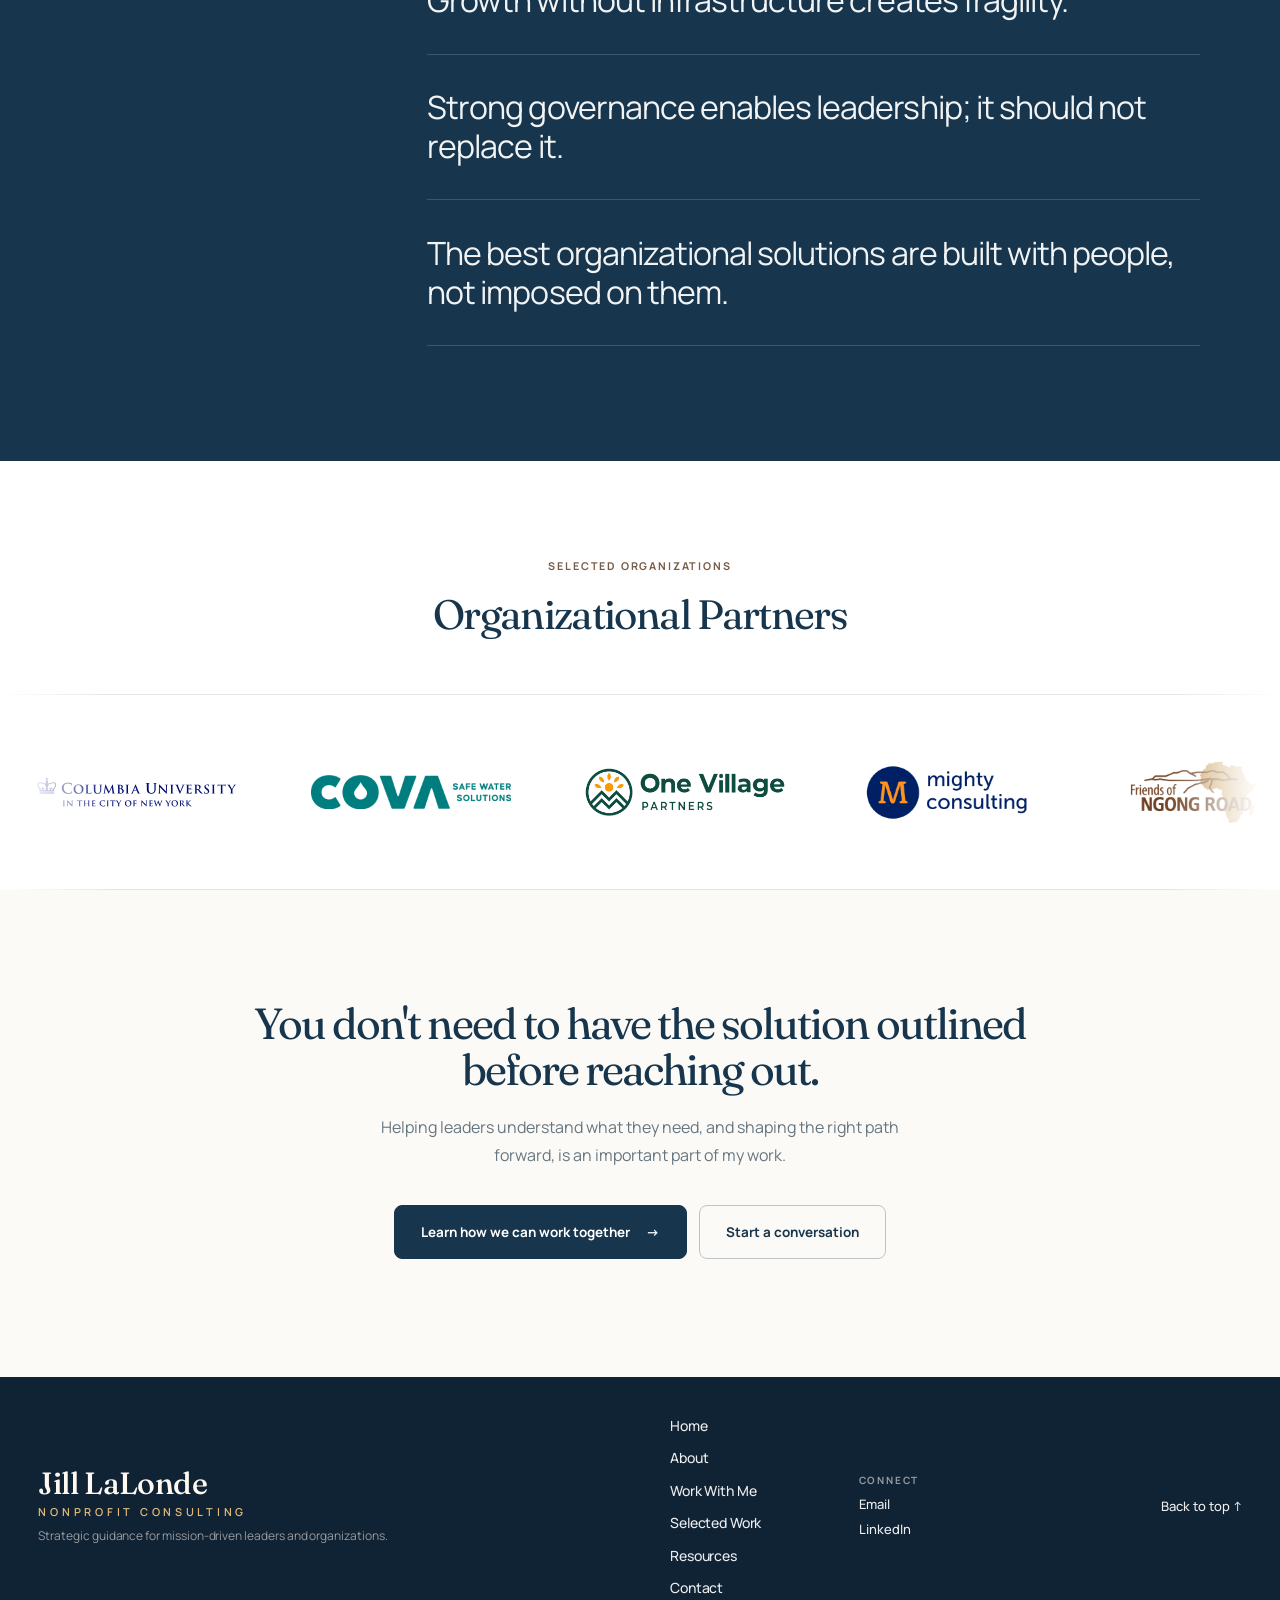
==== commit dc19e8ce: "Update about.html" ====
--- a/about.html
+++ b/about.html
@@ -1,20 +1,33 @@
 <!DOCTYPE html>
 <html lang="en">
+
 <head>
+
 <meta charset="UTF-8">
 <meta name="viewport" content="width=device-width, initial-scale=1.0">
 
 <title>About | Jill LaLonde Nonprofit Consulting</title>
 
-<meta name="description" content="For nearly two decades, Jill LaLonde has worked alongside mission-driven leaders and teams to build stronger organizations and expand their impact.">
+<meta
+    name="description"
+    content="For nearly two decades, Jill LaLonde has worked alongside mission-driven leaders and teams to build stronger organizations and expand their impact."
+>
 
 <link rel="preconnect" href="https://fonts.googleapis.com">
 <link rel="preconnect" href="https://fonts.gstatic.com" crossorigin>
-<link href="https://fonts.googleapis.com/css2?family=Fraunces:opsz,wght@9..144,400;9..144,500;9..144,600&family=Manrope:wght@400;500;600;700&display=swap" rel="stylesheet">
-<link href="https://api.fontshare.com/v2/css?f[]=satoshi@400,500,700&display=swap" rel="stylesheet">
-
-<link rel="stylesheet" href="css/main.css?v=20261019-about-mobile5">
-<link rel="stylesheet" href="css/pages.css?v=20261019-about-mobile5">
+
+<link
+    href="https://fonts.googleapis.com/css2?family=Fraunces:opsz,wght@9..144,400;9..144,500;9..144,600&family=Manrope:wght@400;500;600;700&display=swap"
+    rel="stylesheet"
+>
+
+<link
+    href="https://api.fontshare.com/v2/css?f[]=satoshi@400,500,700&display=swap"
+    rel="stylesheet"
+>
+
+<link rel="stylesheet" href="css/main.css?v=20261027-about">
+<link rel="stylesheet" href="css/pages.css?v=20261027-about">
 
 <style>
 
@@ -93,7 +106,7 @@
 }
 
 .ab-shell {
-    width: min(100%, var(--shell));
+    width: min(calc(100% - 80px), var(--shell));
     margin: 0 auto;
 }
 
@@ -114,25 +127,27 @@
     outline-offset: 3px;
 }
 
-/* Header-to-hero spacing, matched to the Selected Work page */
+
+/* =========================================================
+   PAGE SPACING
+========================================================= */
+
 body main#top {
     padding-top: 155px !important;
 }
 
 
 /* =========================================================
-   1. HERO — image card (!important beats main.css / pages.css)
+   HERO
 ========================================================= */
 
 body .pg-hero {
     position: relative !important;
     width: auto !important;
-    height: auto !important;
     min-height: 500px !important;
     margin: 0 40px !important;
     padding: 0 !important;
     display: flex !important;
-    flex-direction: row !important;
     align-items: center !important;
     justify-content: flex-start !important;
     overflow: hidden !important;
@@ -147,7 +162,6 @@
     z-index: 0 !important;
     width: 100% !important;
     height: 100% !important;
-    min-height: 0 !important;
     max-width: none !important;
     margin: 0 !important;
     object-fit: cover !important;
@@ -156,11 +170,11 @@
 }
 
 body .pg-hero-shade {
-    display: block !important;
     position: absolute !important;
     inset: 0 !important;
     z-index: 1 !important;
     pointer-events: none !important;
+
     background:
         linear-gradient(
             90deg,
@@ -176,13 +190,16 @@
 }
 
 body .pg-hero::after {
-    content: "" !important;
-    display: block !important;
+    content: "";
     position: absolute !important;
     inset: 0 !important;
     z-index: 2 !important;
     pointer-events: none !important;
-    background: linear-gradient(180deg, rgba(6,20,30,.02), rgba(6,20,30,.10)) !important;
+    background: linear-gradient(
+        180deg,
+        rgba(6,20,30,.02),
+        rgba(6,20,30,.10)
+    ) !important;
 }
 
 body .pg-hero-content {
@@ -190,19 +207,9 @@
     z-index: 5 !important;
     width: min(52%, 640px) !important;
     max-width: 640px !important;
-    min-width: 0 !important;
     margin: 0 auto 0 0 !important;
     padding: 68px 24px 72px 84px !important;
-    left: auto !important;
-    right: auto !important;
-    transform: none !important;
-    background: transparent !important;
     text-align: left !important;
-}
-
-body .pg-hero-content::before {
-    content: none !important;
-    display: none !important;
 }
 
 body .pg-hero-eyebrow {
@@ -212,23 +219,19 @@
     font-family: var(--sans) !important;
     font-size: .68rem !important;
     font-weight: 700 !important;
-    line-height: 1 !important;
     letter-spacing: .2em !important;
     text-transform: uppercase !important;
 }
 
 body .pg-hero-content h1 {
-    width: 100% !important;
     max-width: 560px !important;
     margin: 0 !important;
-    padding: 0 !important;
     color: #FFFFFF !important;
     font-family: var(--serif) !important;
     font-size: clamp(2.1rem, 2.6vw, 2.9rem) !important;
     font-weight: 600 !important;
     line-height: 1.07 !important;
     letter-spacing: -.04em !important;
-    text-align: left !important;
     text-wrap: balance !important;
 }
 
@@ -237,26 +240,17 @@
 }
 
 body .pg-hero-lede {
-    width: 100% !important;
     max-width: 520px !important;
     margin: 20px 0 0 !important;
-    padding: 0 !important;
     color: rgba(255,255,255,.84) !important;
-    font-family: var(--sans) !important;
     font-size: .95rem !important;
-    font-weight: 400 !important;
     line-height: 1.65 !important;
-    letter-spacing: -.005em !important;
-    text-align: left !important;
 }
 
 body .pg-hero-actions {
-    width: 100% !important;
     margin-top: 26px !important;
     display: flex !important;
-    flex-direction: row !important;
     align-items: center !important;
-    justify-content: flex-start !important;
     gap: 10px !important;
     flex-wrap: wrap !important;
 }
@@ -270,15 +264,11 @@
     font-family: var(--sans) !important;
     font-size: .82rem !important;
     font-weight: 700 !important;
-    line-height: 1 !important;
-    text-align: center !important;
     text-decoration: none !important;
     border-radius: 8px !important;
-    transition: background-color .2s ease, border-color .2s ease;
 }
 
 body .pg-hero-btn {
-    min-width: 0 !important;
     padding: 0 22px !important;
     gap: 14px !important;
     background: var(--gold-bright) !important;
@@ -288,24 +278,18 @@
 
 body .pg-hero-btn:hover {
     background: #E9C57B !important;
-    border-color: #E9C57B !important;
 }
 
 body .pg-hero-link {
-    min-width: 0 !important;
     padding: 0 22px !important;
     color: #FFFFFF !important;
     background: rgba(255,255,255,.04) !important;
     border: 1px solid rgba(255,255,255,.38) !important;
 }
 
-body .pg-hero-link:hover {
-    border-color: rgba(255,255,255,.75) !important;
-}
-
 
 /* =========================================================
-   SHARED BUTTONS (used in the closing CTA)
+   BUTTONS
 ========================================================= */
 
 .ab-hero-actions {
@@ -327,10 +311,7 @@
     font-family: var(--sans);
     font-size: .84rem;
     font-weight: 700;
-    line-height: 1;
-    text-align: center;
     text-decoration: none;
-    transition: background-color .2s ease, border-color .2s ease;
 }
 
 .ab-btn {
@@ -341,7 +322,6 @@
 
 .ab-btn:hover {
     background: #224A65;
-    border-color: #224A65;
 }
 
 .ab-btn-ghost {
@@ -356,210 +336,196 @@
 
 
 /* =========================================================
-   2. MY STORY — open book
+   MY EXPERIENCE
 ========================================================= */
 
-.ab-story {
-    padding: 96px 40px 112px;
+.ab-experience {
+    padding: 118px 40px 115px;
     background: var(--section-bg);
 }
 
-.ab-book {
-    position: relative;
+.ab-experience-head {
+    max-width: 900px;
+    margin-bottom: 82px;
+}
+
+.ab-experience-head h2 {
+    max-width: 830px;
+    margin: 0;
+    color: var(--navy);
+    font-family: var(--serif);
+    font-size: clamp(3rem,4.2vw,4.7rem);
+    font-weight: 500;
+    line-height: .99;
+    letter-spacing: -.05em;
+}
+
+.ab-experience-head h2 span {
+    display: block;
+    color: var(--blue);
+}
+
+.ab-experience-intro {
+    max-width: 620px;
+    margin: 30px 0 0;
+    color: var(--muted);
+    font-size: 1rem;
+    line-height: 1.75;
+}
+
+.ab-experience-layout {
     display: grid;
-    grid-template-columns: 1fr 1fr;
-    padding: 16px 16px 20px;
-    background: var(--navy);
-    border-radius: 10px;
-    box-shadow:
-        0 44px 70px -42px rgba(16,44,62,.55),
-        0 18px 32px -20px rgba(16,44,62,.32);
-}
-
-.ab-book::after {
-    content: "";
-    position: absolute;
-    top: 16px;
-    bottom: 20px;
-    left: 50%;
-    z-index: 3;
-    width: 1px;
-    background: rgba(23,54,77,.22);
-    pointer-events: none;
-}
-
-.ab-page {
+    grid-template-columns: minmax(280px,.72fr) minmax(0,1.28fr);
+    gap: clamp(70px,9vw,130px);
+    align-items: start;
+    padding-top: 62px;
+    border-top: 1px solid var(--line);
+}
+
+
+/* EXPERIENCE PATH */
+
+.ab-experience-path {
     position: relative;
     display: flex;
     flex-direction: column;
-    min-height: 700px;
-    padding: clamp(36px, 4vw, 56px) clamp(36px, 4.8vw, 76px) clamp(30px, 3.4vw, 46px);
-}
-
-.ab-page > * {
-    position: relative;
-    z-index: 1;
-}
-
-.ab-page--left {
-    border-radius: 4px 0 0 4px;
-    background: linear-gradient(90deg, #F7F2E7 0%, #FBF8F1 22%, #FAF6EE 78%, #F1EBDD 100%);
-    box-shadow:
-        -1px 1px 0 #E6DDCA,
-        -2px 2px 0 #FAF6EE,
-        -3px 3px 0 #E6DDCA,
-        -4px 4px 0 #FAF6EE,
-        -5px 5px 0 #DDD3BE;
-}
-
-.ab-page--right {
-    border-radius: 0 4px 4px 0;
-    background: linear-gradient(90deg, #F1EBDD 0%, #FAF6EE 22%, #FBF8F1 78%, #F7F2E7 100%);
-    box-shadow:
-        1px 1px 0 #E6DDCA,
-        2px 2px 0 #FAF6EE,
-        3px 3px 0 #E6DDCA,
-        4px 4px 0 #FAF6EE,
-        5px 5px 0 #DDD3BE;
-}
-
-.ab-page--left::after,
-.ab-page--right::before {
+    padding-top: 4px;
+}
+
+.ab-experience-path::before {
     content: "";
     position: absolute;
-    top: 0;
-    bottom: 0;
-    z-index: 0;
-    width: 90px;
-    pointer-events: none;
-}
-
-.ab-page--left::after {
-    right: 0;
-    background: linear-gradient(270deg, rgba(23,54,77,.15), rgba(23,54,77,.05) 35%, rgba(23,54,77,0));
-}
-
-.ab-page--right::before {
-    left: 0;
-    background: linear-gradient(90deg, rgba(23,54,77,.15), rgba(23,54,77,.05) 35%, rgba(23,54,77,0));
-}
-
-.ab-page-head {
+    left: 6px;
+    top: 14px;
+    bottom: 14px;
+    width: 1px;
+    background: rgba(118,91,70,.25);
+}
+
+.ab-path-item {
+    position: relative;
+    display: grid;
+    grid-template-columns: 14px 1fr;
+    gap: 26px;
+    padding-bottom: 66px;
+}
+
+.ab-path-item:last-child {
+    padding-bottom: 0;
+}
+
+.ab-path-dot {
+    position: relative;
+    z-index: 2;
+    width: 13px;
+    height: 13px;
+    margin-top: 7px;
+    border: 2px solid var(--brown);
+    border-radius: 50%;
+    background: var(--section-bg);
+}
+
+.ab-path-label {
     display: block;
-    padding-bottom: 16px;
+    margin-bottom: 10px;
     color: var(--brown);
-    font-size: .66rem;
+    font-size: .65rem;
     font-weight: 700;
-    line-height: 1;
     letter-spacing: .17em;
     text-transform: uppercase;
-    border-bottom: 1px solid rgba(118,91,70,.2);
-}
-
-.ab-page--right .ab-page-head {
-    text-align: right;
-}
-
-.ab-folio {
+}
+
+.ab-path-item strong {
     display: block;
-    padding-top: 18px;
-    color: rgba(23,54,77,.45);
-    font-family: var(--serif);
-    font-size: .92rem;
-}
-
-.ab-page--right .ab-folio {
-    text-align: right;
-}
-
-.ab-page-body {
-    flex: 1;
-    padding: 44px 0 40px;
-}
-
-.ab-page--left .ab-page-body {
-    display: flex;
-    flex-direction: column;
-    justify-content: center;
-}
-
-.ab-book-title {
-    max-width: 440px;
-    margin: 0;
+    max-width: 310px;
     color: var(--navy);
     font-family: var(--serif);
-    font-size: clamp(2.5rem, 3.6vw, 3.9rem);
-    font-weight: 600;
+    font-size: clamp(1.5rem,2vw,2.05rem);
+    font-weight: 500;
+    line-height: 1.15;
+    letter-spacing: -.03em;
+}
+
+
+/* EXPERIENCE COPY */
+
+.ab-experience-copy {
+    max-width: 710px;
+}
+
+.ab-experience-copy p {
+    margin: 0 0 24px;
+    color: #56656F;
+    font-size: .98rem;
+    line-height: 1.82;
+}
+
+.ab-experience-lead {
+    margin-bottom: 32px !important;
+    color: var(--navy) !important;
+    font-family: var(--serif);
+    font-size: clamp(1.25rem,1.6vw,1.52rem) !important;
+    line-height: 1.55 !important;
+}
+
+
+/* =========================================================
+   QUOTE INSIDE MY EXPERIENCE
+========================================================= */
+
+.ab-experience-quote {
+    position: relative;
+    max-width: 1180px;
+    margin: 72px auto 0;
+    padding: 42px 0 0 62px;
+}
+
+.ab-experience-quote-mark {
+    position: absolute;
+    left: 0;
+    top: -18px;
+
+    color: var(--gold);
+
+    font-family: Georgia, "Times New Roman", serif;
+    font-size: 6.5rem;
+    font-weight: 400;
     line-height: 1;
-    letter-spacing: -.05em;
-    text-wrap: balance;
-}
-
-.ab-book-title span {
-    display: block;
-    color: var(--blue);
-}
-
-.ab-book-note {
-    max-width: 330px;
-    margin: 36px 0 0;
-    padding-top: 22px;
-    color: #5D6A72;
-    font-size: .92rem;
-    line-height: 1.75;
-    border-top: 1px solid rgba(23,54,77,.16);
-}
-
-.ab-page--right .ab-page-body p {
-    max-width: 600px;
-    margin: 0 0 20px;
-    color: #4E5C66;
+}
+
+.ab-experience-quote blockquote {
+    max-width: 1120px;
+
+    margin: 0;
+    padding: 0;
+
+    border: 0;
+
+    color: var(--navy);
+
     font-family: var(--serif);
-    font-size: 1.02rem;
-    font-weight: 400;
-    line-height: 1.8;
-    letter-spacing: -.005em;
-}
-
-.ab-dropcap::first-letter {
-    float: left;
-    margin: 7px 10px 0 0;
-    color: var(--navy);
-    font-family: var(--serif);
-    font-size: 4.1rem;
-    font-weight: 600;
-    line-height: .76;
-}
-
-.ab-book-close {
-    max-width: 600px;
-    margin: 34px 0 0;
-}
-
-.ab-page--right .ab-page-body .ab-book-close p.ab-book-pull {
-    margin: 0;
-    padding-left: 22px;
-    color: var(--navy);
-    font-size: clamp(1.15rem, 1.45vw, 1.35rem);
+    font-size: clamp(2rem,2.7vw,3rem);
     font-weight: 500;
-    line-height: 1.5;
-    border-left: 2px solid var(--gold);
+
+    line-height: 1.45;
+
+    letter-spacing: -.03em;
 }
 
 
 /* =========================================================
-   3. HOW I WORK
+   HOW I WORK
 ========================================================= */
 
 .ab-work {
-    padding: 0 40px 104px;
+    padding: 0 40px 110px;
     background: var(--warm-white);
 }
 
 .ab-work-card {
     display: grid;
     grid-template-columns: .9fr 1.1fr;
-    min-height: 580px;
+    min-height: 550px;
     overflow: hidden;
     background: #FFFFFF;
     border: 1px solid rgba(23,54,77,.09);
@@ -569,58 +535,27 @@
 .ab-work-intro {
     display: flex;
     flex-direction: column;
-    justify-content: space-between;
-    gap: 56px;
-    padding: clamp(52px, 6vw, 90px) clamp(40px, 5.4vw, 84px);
+    justify-content: center;
+    padding: clamp(58px,6vw,92px) clamp(40px,5.4vw,84px);
     background: var(--blue-soft);
 }
 
 .ab-work-intro h2 {
-    max-width: 500px;
+    max-width: 510px;
     margin: 0;
     color: var(--navy);
     font-family: var(--serif);
-    font-size: clamp(2.5rem, 3.5vw, 4rem);
-    font-weight: 600;
+    font-size: clamp(2.5rem,3.5vw,4rem);
+    font-weight: 500;
     line-height: 1.02;
     letter-spacing: -.05em;
-    text-wrap: balance;
-}
-
-.ab-traits {
-    display: grid;
-    grid-template-columns: 1fr 1fr;
-    max-width: 430px;
-    margin: 0;
-    padding: 0;
-    list-style: none;
-    border-top: 1px solid rgba(23,54,77,.16);
-}
-
-.ab-traits li {
-    padding: 18px 0;
-    color: var(--navy);
-    font-family: var(--serif);
-    font-size: clamp(1.2rem, 1.5vw, 1.45rem);
-    font-weight: 500;
-    letter-spacing: -.02em;
-    border-bottom: 1px solid rgba(23,54,77,.16);
-}
-
-.ab-traits li:nth-child(odd) {
-    padding-right: 16px;
-}
-
-.ab-traits li:nth-child(even) {
-    padding-left: 22px;
-    border-left: 1px solid rgba(23,54,77,.16);
 }
 
 .ab-work-body {
     display: flex;
     flex-direction: column;
     justify-content: center;
-    padding: clamp(52px, 6vw, 90px) clamp(40px, 5.8vw, 92px);
+    padding: clamp(58px,6vw,92px) clamp(40px,5.8vw,92px);
 }
 
 .ab-work-body p {
@@ -631,38 +566,37 @@
     line-height: 1.75;
 }
 
-.ab-work-body p.ab-work-lead {
-    margin-bottom: 30px;
-    color: var(--navy);
-    font-size: clamp(1.22rem, 1.6vw, 1.52rem);
+.ab-work-lead {
+    margin-bottom: 30px !important;
+    color: var(--navy) !important;
+    font-size: clamp(1.22rem,1.6vw,1.52rem) !important;
     font-weight: 500;
-    line-height: 1.5;
-    letter-spacing: -.022em;
-}
-
-.ab-work-body p.ab-work-goal {
-    margin: 10px 0 0;
+    line-height: 1.5 !important;
+}
+
+.ab-work-goal {
+    margin: 10px 0 0 !important;
     padding: 4px 0 4px 24px;
-    color: var(--navy);
+    color: var(--navy) !important;
     font-weight: 500;
     border-left: 2px solid var(--gold);
 }
 
 
 /* =========================================================
-   4. I BELIEVE
+   PRINCIPLES
 ========================================================= */
 
 .ab-believe {
-    padding: clamp(84px, 9vw, 132px) 40px;
+    padding: clamp(84px,9vw,132px) 40px;
     background: var(--navy);
     color: #FFFFFF;
 }
 
 .ab-believe-grid {
     display: grid;
-    grid-template-columns: minmax(220px, .5fr) minmax(0, 1.5fr);
-    gap: clamp(48px, 7vw, 110px);
+    grid-template-columns: minmax(220px,.5fr) minmax(0,1.5fr);
+    gap: clamp(48px,7vw,110px);
     align-items: start;
 }
 
@@ -679,8 +613,8 @@
     margin: 0;
     color: #FFF9F0;
     font-family: var(--serif);
-    font-size: clamp(2.8rem, 4vw, 4.4rem);
-    font-weight: 600;
+    font-size: clamp(2.8rem,4vw,4.4rem);
+    font-weight: 500;
     line-height: 1;
     letter-spacing: -.055em;
 }
@@ -693,54 +627,47 @@
 }
 
 .ab-believe-list li {
-    padding: clamp(24px, 2.6vw, 34px) 0;
+    padding: clamp(24px,2.6vw,34px) 0;
     color: rgba(255,255,255,.94);
     font-family: var(--serif);
-    font-size: clamp(1.55rem, 2.5vw, 2.45rem);
-    font-weight: 400;
+    font-size: clamp(1.55rem,2.5vw,2.45rem);
     line-height: 1.22;
     letter-spacing: -.03em;
-    text-wrap: balance;
     border-bottom: 1px solid rgba(255,255,255,.16);
 }
 
-.ab-believe-list li em {
-    color: var(--gold-bright);
-    font-style: normal;
-}
-
 
 /* =========================================================
-   5. ORGANIZATIONS — logo strip
+   ORGANIZATIONAL PARTNERS
 ========================================================= */
 
 .ab-orgs {
-    padding: 96px 0 0;
+    padding: 100px 0 0;
     background: #FFFFFF;
 }
 
 .ab-orgs-head {
-    padding: 0 40px 56px;
+    padding: 0 40px 58px;
     text-align: center;
 }
 
 .ab-orgs-head h2 {
-    max-width: 980px;
-    margin: 0 auto;
+    margin: 0;
     color: var(--navy);
     font-family: var(--serif);
-    font-size: clamp(2rem, 2.7vw, 2.75rem);
-    font-weight: 600;
-    line-height: 1.12;
-    letter-spacing: -.035em;
-    text-wrap: balance;
-}
+    font-size: clamp(2.25rem,3.2vw,3.4rem);
+    font-weight: 500;
+    line-height: 1.08;
+    letter-spacing: -.04em;
+}
+
+
+/* MARQUEE */
 
 .pg-marquee {
     position: relative !important;
     width: 100% !important;
     overflow: hidden !important;
-    margin: 0 !important;
     padding: 56px 0 !important;
     background: #FFFFFF !important;
     border-top: 1px solid var(--line) !important;
@@ -760,12 +687,12 @@
 
 .pg-marquee::before {
     left: 0;
-    background: linear-gradient(90deg, #FFFFFF, rgba(255,255,255,0));
+    background: linear-gradient(90deg,#FFFFFF,rgba(255,255,255,0));
 }
 
 .pg-marquee::after {
     right: 0;
-    background: linear-gradient(270deg, #FFFFFF, rgba(255,255,255,0));
+    background: linear-gradient(270deg,#FFFFFF,rgba(255,255,255,0));
 }
 
 .pg-marquee-track {
@@ -795,16 +722,20 @@
 
 .pg-marquee-list img {
     width: auto;
-    height: var(--h, 48px);
+    height: var(--h,48px);
     max-width: 200px;
     max-height: 80px;
     object-fit: contain;
-    opacity: .96;
 }
 
 @keyframes partnerMarquee {
-    from { transform: translateX(0); }
-    to   { transform: translateX(-50%); }
+    from {
+        transform: translateX(0);
+    }
+
+    to {
+        transform: translateX(-50%);
+    }
 }
 
 .pg-marquee:hover .pg-marquee-track {
@@ -813,11 +744,11 @@
 
 
 /* =========================================================
-   6. CLOSING CTA
+   CLOSING CTA
 ========================================================= */
 
 .ab-cta {
-    padding: 104px 40px 110px;
+    padding: 110px 40px 118px;
     background: var(--warm-white);
 }
 
@@ -831,11 +762,10 @@
     margin: 0;
     color: var(--navy);
     font-family: var(--serif);
-    font-size: clamp(2.2rem, 3.4vw, 3.5rem);
-    font-weight: 600;
+    font-size: clamp(2.2rem,3.4vw,3.5rem);
+    font-weight: 500;
     line-height: 1.06;
     letter-spacing: -.045em;
-    text-wrap: balance;
 }
 
 .ab-cta p {
@@ -857,7 +787,6 @@
 ========================================================= */
 
 .site-footer {
-    margin: 0 !important;
     background: var(--navy-dark) !important;
     color: rgba(255,255,255,.82) !important;
 }
@@ -874,150 +803,34 @@
 
 
 /* =========================================================
-   RESPONSIVE — LARGE TABLET (≤1200px)
+   TABLET
 ========================================================= */
 
-@media (max-width: 1200px) {
-
-    body .header,
-    body #siteHeader {
-        min-height: 112px !important;
-        padding: 0 32px !important;
-    }
-
-    .header-nav-left,
-    .header-nav-right {
-        gap: 18px !important;
-    }
-
-    .header .nav-link {
-        font-size: .84rem !important;
-    }
-
-    .header .nav-link-call {
-        min-height: 50px !important;
-        padding: 0 18px !important;
-    }
-
-    body main#top {
-        padding-top: 78px !important;
-    }
-
-    body .pg-hero {
-        min-height: 420px !important;
-        margin: 0 24px !important;
-    }
-
-    body .pg-hero-content {
-        width: 60% !important;
-        padding: 44px 24px 48px 56px !important;
-    }
-
-    .ab-story {
-        padding: 80px 24px 96px;
-    }
-
-    .ab-work {
-        padding: 0 24px 96px;
-    }
-
-    .ab-work-card {
-        grid-template-columns: 1fr 1fr;
-    }
-
-    .ab-believe {
-        padding-left: 24px;
-        padding-right: 24px;
-    }
-
-    .ab-believe-head {
-        top: 140px;
-    }
-
-}
-
-
-/* =========================================================
-   RESPONSIVE — TABLET (≤900px)
-========================================================= */
-
 @media (max-width: 900px) {
 
-    body .header,
-    body #siteHeader {
-        min-height: 80px !important;
-        grid-template-columns: 1fr auto !important;
-        padding: 0 20px !important;
-    }
-
-    .header-nav-left,
-    .header-nav-right > .nav-link {
-        display: none !important;
-    }
-
-    .header .brand {
-        justify-self: start !important;
-        align-items: flex-start !important;
-        text-align: left !important;
-    }
-
-    .header .wm-name {
-        font-size: 1.7rem !important;
-    }
-
-    .header .wm-sub {
-        margin-top: 6px !important;
-        font-size: .5rem !important;
-    }
-
-    /* Nav links are hidden from here down, so the menu button must show */
-    .menu-toggle {
-        display: inline-flex !important;
-        align-items: center !important;
-        justify-content: center !important;
-        width: 44px !important;
-        height: 44px !important;
-        padding: 0 !important;
-    }
-
-    body main#top {
-        padding-top: 100px !important;
-    }
-
-    body .pg-hero-content {
-        width: 70% !important;
-        padding: 44px 24px 48px 44px !important;
-    }
-
-    /* Book: stack the two pages */
-    .ab-book {
+    .ab-shell {
+        width: min(calc(100% - 48px), var(--shell));
+    }
+
+    .ab-experience {
+        padding: 90px 24px 95px;
+    }
+
+    .ab-experience-layout {
         grid-template-columns: 1fr;
-        padding: 12px 12px 16px;
-    }
-
-    .ab-book::after,
-    .ab-page--left::after,
-    .ab-page--right::before {
-        display: none;
-    }
-
-    .ab-page {
-        min-height: 0;
-    }
-
-    .ab-page--left,
-    .ab-page--right {
-        border-radius: 4px;
-        box-shadow: none;
-        background: #FBF8F1;
-    }
-
-    .ab-page--left {
-        margin-bottom: 10px;
-    }
-
-    .ab-page--left .ab-page-body {
-        justify-content: flex-start;
+        gap: 60px;
+    }
+
+    .ab-experience-path {
+        max-width: 520px;
+    }
+
+    .ab-experience-quote {
+        padding-left: 58px;
+    }
+
+    .ab-experience-quote-mark {
+        font-size: 6rem;
     }
 
     .ab-work-card,
@@ -1025,10 +838,6 @@
         grid-template-columns: 1fr;
     }
 
-    .ab-work-card {
-        min-height: 0;
-    }
-
     .ab-believe-head {
         position: static;
     }
@@ -1037,406 +846,149 @@
 
 
 /* =========================================================
-   RESPONSIVE — MOBILE (≤760px)
+   MOBILE
 ========================================================= */
 
 @media (max-width: 760px) {
 
-    html,
-    body {
-        overflow-x: clip !important;
-    }
-
-    /* ---------- Header ---------- */
-    body .header,
-    body #siteHeader {
-        min-height: 76px !important;
-        height: 76px !important;
-        padding: 0 18px !important;
-    }
-
-    .header .wm-name {
-        font-size: 1.55rem !important;
-        line-height: 1 !important;
-    }
-
-    .header .wm-sub {
-        margin-top: 5px !important;
-        font-size: .44rem !important;
-        letter-spacing: .25em !important;
+    .ab-shell {
+        width: calc(100% - 40px);
     }
 
     body main#top {
         padding-top: 94px !important;
     }
 
-    /* ---------- Hero: single photo card, text sits at the bottom ---------- */
     body .pg-hero {
         min-height: 470px !important;
-        height: auto !important;
         margin: 0 14px !important;
         flex-direction: column !important;
         justify-content: flex-end !important;
-        align-items: stretch !important;
-        border-radius: 18px !important;
-    }
-
-    body .pg-hero-bg {
-        object-position: 55% 22% !important;
-        filter: saturate(.96) contrast(1.02) brightness(.94) !important;
-    }
-
-    body .pg-hero-shade {
-        background: linear-gradient(
-            180deg,
-            rgba(11,37,56,.08) 0%,
-            rgba(11,37,56,.18) 12%,
-            rgba(11,37,56,.32) 24%,
-            rgba(11,37,56,.48) 36%,
-            rgba(11,37,56,.64) 48%,
-            rgba(11,37,56,.78) 60%,
-            rgba(11,37,56,.89) 74%,
-            rgba(11,37,56,.96) 88%,
-            rgba(11,37,56,.98) 100%
-        ) !important;
-    }
-
-    body .pg-hero::after {
-        background: linear-gradient(90deg, rgba(5,24,37,.10), rgba(5,24,37,0) 48%) !important;
-    }
-
-    /* Top padding reserves room for the photo, so text never covers faces */
+    }
+
     body .pg-hero-content {
         width: 100% !important;
         max-width: none !important;
-        margin: 0 !important;
         padding: 120px 22px 24px !important;
     }
 
-    body .pg-hero-eyebrow {
-        margin: 0 0 10px !important;
-        font-size: .6rem !important;
-        letter-spacing: .18em !important;
-        text-shadow: 0 1px 12px rgba(11,37,56,.85) !important;
-    }
-
-    body .pg-hero-content h1 {
-        max-width: 17ch !important;
-        font-size: clamp(1.7rem, 6.8vw, 2.15rem) !important;
-        line-height: 1.04 !important;
-        letter-spacing: -.04em !important;
-        text-shadow: 0 2px 18px rgba(11,37,56,.6), 0 1px 3px rgba(11,37,56,.35) !important;
-    }
-
-    body .pg-hero-lede {
-        max-width: 34rem !important;
-        margin: 14px 0 0 !important;
-        font-size: .86rem !important;
-        line-height: 1.58 !important;
-        text-shadow: 0 1px 10px rgba(11,37,56,.5) !important;
-        color: rgba(255,255,255,.88) !important;
-    }
-
     body .pg-hero-actions {
-        margin-top: 18px !important;
         flex-direction: column !important;
         align-items: stretch !important;
-        flex-wrap: nowrap !important;
-        gap: 8px !important;
     }
 
     body .pg-hero-btn,
     body .pg-hero-link {
         width: 100% !important;
-        min-height: 46px !important;
-        padding: 0 16px !important;
-        font-size: .78rem !important;
-    }
-
-    body .pg-hero-link {
-        background: rgba(255,255,255,.06) !important;
-    }
-
-    /* ---------- My Story ---------- */
-    .ab-story {
-        padding: 58px 12px 64px;
-    }
-
-    .ab-book {
-        padding: 8px;
-        border-radius: 10px;
-        box-shadow: 0 22px 42px -28px rgba(16,44,62,.55);
-    }
-
-    .ab-page {
-        padding: 28px 22px 24px;
-    }
-
-    .ab-page--left,
-    .ab-page--right {
-        border-radius: 5px;
-    }
-
-    .ab-page--left {
-        margin-bottom: 8px;
-    }
-
-    .ab-page-body {
-        padding: 28px 0 24px;
-    }
-
-    .ab-book-title {
-        max-width: none;
-        font-size: clamp(2.15rem, 9.5vw, 2.85rem);
-        line-height: 1.02;
-    }
-
-    .ab-book-note {
-        max-width: none;
-        margin-top: 26px;
-        font-size: .9rem;
-        line-height: 1.7;
-    }
-
-    .ab-page--right .ab-page-body p {
-        max-width: none;
-        font-size: .98rem;
-        line-height: 1.75;
-    }
-
-    .ab-dropcap::first-letter {
-        font-size: 3.6rem;
-    }
-
-    .ab-page--right .ab-page-body .ab-book-close p.ab-book-pull {
-        font-size: 1.12rem;
-        line-height: 1.5;
-    }
-
-    /* ---------- How I Work ---------- */
+    }
+
+
+    .ab-experience {
+        padding: 68px 0 72px;
+    }
+
+    .ab-experience-head {
+        margin-bottom: 48px;
+    }
+
+    .ab-experience-head h2 {
+        font-size: clamp(2.35rem,10vw,3rem);
+    }
+
+    .ab-experience-layout {
+        padding-top: 42px;
+        gap: 48px;
+    }
+
+    .ab-path-item {
+        padding-bottom: 40px;
+    }
+
+
+    .ab-experience-quote {
+        margin-top: 52px;
+        padding: 44px 0 0;
+    }
+
+    .ab-experience-quote-mark {
+        left: 0;
+        top: -18px;
+        font-size: 5rem;
+    }
+
+    .ab-experience-quote blockquote {
+        font-size: clamp(1.65rem,7vw,2.15rem);
+        line-height: 1.35;
+    }
+
+
     .ab-work {
-        padding: 0 12px 64px;
-    }
-
-    .ab-work-card {
-        border-radius: 10px;
+        padding: 0 12px 68px;
     }
 
     .ab-work-intro {
-        gap: 30px;
-        padding: 38px 22px 34px;
-    }
-
-    .ab-work-intro h2 {
-        max-width: none;
-        font-size: clamp(2.15rem, 9vw, 2.8rem);
-        line-height: 1.03;
-    }
-
-    .ab-traits {
-        max-width: none;
-    }
-
-    .ab-traits li {
-        padding-top: 15px;
-        padding-bottom: 15px;
-        font-size: 1.14rem;
+        padding: 42px 24px 44px;
     }
 
     .ab-work-body {
-        padding: 36px 22px 40px;
-    }
-
-    .ab-work-body p,
-    .ab-work-body p.ab-work-lead {
-        max-width: none;
-    }
-
-    .ab-work-body p.ab-work-lead {
-        font-size: 1.16rem;
-        line-height: 1.48;
-    }
-
-    /* ---------- I Believe ---------- */
+        padding: 38px 24px 42px;
+    }
+
+
     .ab-believe {
-        padding: 60px 22px 68px;
-    }
-
-    .ab-believe-grid {
-        gap: 34px;
-    }
-
-    .ab-believe-head h2 {
-        font-size: clamp(2.55rem, 11vw, 3.4rem);
-    }
-
-    .ab-believe-list li {
-        padding: 22px 0;
-        font-size: clamp(1.32rem, 6.2vw, 1.7rem);
-        line-height: 1.24;
-    }
-
-    /* ---------- Organizations ---------- */
+        padding: 64px 22px 72px;
+    }
+
+
     .ab-orgs {
-        padding-top: 60px;
+        padding-top: 66px;
     }
 
     .ab-orgs-head {
-        padding: 0 22px 34px;
-    }
-
-    .ab-orgs-head h2 {
-        font-size: clamp(1.7rem, 7.4vw, 2.15rem);
-        line-height: 1.08;
+        padding: 0 22px 38px;
     }
 
     .pg-marquee {
         padding: 32px 0 !important;
     }
 
-    .pg-marquee::before,
-    .pg-marquee::after {
-        width: 40px;
-    }
-
     .pg-marquee-list {
         gap: 38px;
-        padding: 0 19px;
-    }
-
-    .pg-marquee-list li {
-        min-width: 125px;
-        min-height: 66px;
-    }
-
-    .pg-marquee-list img {
-        max-width: 150px;
-        max-height: 64px;
-    }
-
-    /* ---------- Closing CTA ---------- */
+    }
+
+
     .ab-cta {
-        padding: 64px 22px 72px;
+        padding: 68px 22px 76px;
     }
 
     .ab-cta-inner {
-        max-width: none;
         text-align: left;
     }
 
-    .ab-cta h2 {
-        font-size: clamp(2.05rem, 9vw, 2.75rem);
-        line-height: 1.04;
-    }
-
-    .ab-cta p {
-        max-width: none;
-        margin: 18px 0 0;
-        font-size: .95rem;
-        line-height: 1.65;
-    }
-
-    .ab-hero-actions,
     .ab-cta .ab-hero-actions {
-        margin-top: 26px;
         flex-direction: column;
         align-items: stretch;
-        gap: 10px;
     }
 
     .ab-cta .ab-btn,
     .ab-cta .ab-btn-ghost {
         width: 100%;
-        min-height: 52px;
-        padding: 0 18px;
-    }
-
-    /* ---------- Footer ---------- */
-    .site-footer-inner {
-        grid-template-columns: 1fr !important;
-        gap: 30px !important;
-        padding-left: 22px !important;
-        padding-right: 22px !important;
-    }
-
-    .site-footer-nav {
-        display: grid !important;
-        grid-template-columns: 1fr 1fr !important;
-        gap: 14px 24px !important;
-    }
-
-    .site-footer-top {
-        justify-self: start !important;
-    }
-
-}
-
-
-/* =========================================================
-   RESPONSIVE — SMALL PHONES (≤390px)
-========================================================= */
-
-@media (max-width: 390px) {
-
-    body .pg-hero {
-        min-height: 450px !important;
-        margin-left: 10px !important;
-        margin-right: 10px !important;
-    }
-
-    body .pg-hero-content {
-        padding: 110px 18px 20px !important;
-    }
-
-    body .pg-hero-content h1 {
-        max-width: none !important;
-        font-size: 1.65rem !important;
-    }
-
-    .ab-page,
-    .ab-work-intro,
-    .ab-work-body {
-        padding-left: 20px;
-        padding-right: 20px;
-    }
-
-    .ab-traits li {
-        font-size: 1.05rem;
-    }
-
-    .ab-traits li:nth-child(even) {
-        padding-left: 16px;
-    }
-
-}
-
-
-/* =========================================================
-   REDUCED MOTION
-========================================================= */
+    }
+
+}
 
 @media (prefers-reduced-motion: reduce) {
-
-    html {
-        scroll-behavior: auto;
-    }
 
     .pg-marquee-track {
         animation: none;
     }
 
-    .ab-btn,
-    .ab-btn-ghost,
-    body .pg-hero-btn,
-    body .pg-hero-link {
-        transition: none !important;
-    }
-
 }
 
 </style>
 
 </head>
+
 
 <body>
 
@@ -1449,24 +1001,63 @@
 
 <header class="header" id="siteHeader">
 
-    <nav class="header-nav header-nav-left" aria-label="Primary navigation left">
-        <a href="index.html" class="nav-link">Home</a>
-        <a href="about.html" class="nav-link" aria-current="page">About</a>
-        <a href="work-with-me.html" class="nav-link">Work With Me</a>
-        <a href="selected-work.html" class="nav-link">Selected Work</a>
+    <nav class="header-nav header-nav-left">
+
+        <a href="index.html" class="nav-link">
+            Home
+        </a>
+
+        <a
+            href="about.html"
+            class="nav-link"
+            aria-current="page"
+        >
+            About
+        </a>
+
+        <a href="work-with-me.html" class="nav-link">
+            Work With Me
+        </a>
+
+        <a href="selected-work.html" class="nav-link">
+            Selected Work
+        </a>
+
     </nav>
 
-    <a href="index.html"
-       class="brand brand-wordmark site-wordmark"
-       aria-label="Jill LaLonde Nonprofit Consulting home">
-        <span class="wm-name">Jill LaLonde</span>
-        <span class="wm-sub">Nonprofit Consulting</span>
+
+    <a
+        href="index.html"
+        class="brand brand-wordmark site-wordmark"
+    >
+
+        <span class="wm-name">
+            Jill LaLonde
+        </span>
+
+        <span class="wm-sub">
+            Nonprofit Consulting
+        </span>
+
     </a>
 
-    <nav class="header-nav header-nav-right" aria-label="Primary navigation right">
-        <a href="resources.html" class="nav-link">Resources</a>
-        <a href="contact.html" class="nav-link">Contact</a>
-        <a href="contact.html" class="nav-link nav-link-call">Start a Conversation</a>
+
+    <nav class="header-nav header-nav-right">
+
+        <a href="resources.html" class="nav-link">
+            Resources
+        </a>
+
+        <a href="contact.html" class="nav-link">
+            Contact
+        </a>
+
+        <a
+            href="contact.html"
+            class="nav-link nav-link-call"
+        >
+            Start a Conversation
+        </a>
 
         <button
             class="menu-toggle"
@@ -1475,36 +1066,62 @@
             aria-expanded="false"
             aria-controls="mobileMenu"
         >
+
             <span class="menu-icon">
                 <span></span>
                 <span></span>
                 <span></span>
             </span>
+
         </button>
+
     </nav>
 
 </header>
 
-<nav
-    class="mobile-menu"
-    id="mobileMenu"
-    aria-label="Mobile navigation"
->
-    <a href="index.html">Home</a>
-    <a href="about.html" aria-current="page">About</a>
-    <a href="work-with-me.html">Work With Me</a>
-    <a href="selected-work.html">Selected Work</a>
-    <a href="resources.html">Resources</a>
-    <a href="contact.html">Contact</a>
-    <a href="contact.html" class="mobile-menu-cta">Start a Conversation</a>
+
+<nav class="mobile-menu" id="mobileMenu">
+
+    <a href="index.html">
+        Home
+    </a>
+
+    <a href="about.html">
+        About
+    </a>
+
+    <a href="work-with-me.html">
+        Work With Me
+    </a>
+
+    <a href="selected-work.html">
+        Selected Work
+    </a>
+
+    <a href="resources.html">
+        Resources
+    </a>
+
+    <a href="contact.html">
+        Contact
+    </a>
+
+    <a
+        href="contact.html"
+        class="mobile-menu-cta"
+    >
+        Start a Conversation
+    </a>
+
 </nav>
 
 
+
 <main id="top">
 
 
 <!-- =========================================================
-     1. HERO
+     HERO
 ========================================================= -->
 
 <section class="pg-hero" aria-labelledby="aboutTitle">
@@ -1515,29 +1132,53 @@
         class="pg-hero-bg"
     >
 
-    <div class="pg-hero-shade" aria-hidden="true"></div>
+    <div class="pg-hero-shade"></div>
+
 
     <div class="pg-hero-content">
 
-        <span class="pg-hero-eyebrow">About Jill LaLonde</span>
+        <span class="pg-hero-eyebrow">
+            About Jill LaLonde
+        </span>
+
 
         <h1 id="aboutTitle">
+
             I help leaders navigate organizational complexity with
-            <span class="pg-hero-accent">clarity, intention, and practical action.</span>
+
+            <span class="pg-hero-accent">
+                clarity, intention, and practical action.
+            </span>
+
         </h1>
 
+
         <p class="pg-hero-lede">
+
             For nearly two decades, I have worked alongside
             mission-driven leaders and teams to build stronger
             organizations and expand their impact.
+
         </p>
 
+
         <div class="pg-hero-actions">
+
             <a href="work-with-me.html" class="pg-hero-btn">
+
                 Learn how we can work together
-                <span aria-hidden="true">→</span>
+
+                <span aria-hidden="true">
+                    &rarr;
+                </span>
+
             </a>
-            <a href="contact.html" class="pg-hero-link">Start a conversation</a>
+
+
+            <a href="contact.html" class="pg-hero-link">
+                Start a conversation
+            </a>
+
         </div>
 
     </div>
@@ -1545,150 +1186,530 @@
 </section>
 
 
+
 <!-- =========================================================
-     2. MY STORY
+     MY EXPERIENCE
 ========================================================= -->
 
-<section class="ab-story" aria-labelledby="storyTitle">
+<section class="ab-experience" aria-labelledby="experienceTitle">
 
     <div class="ab-shell">
 
-        <div class="ab-book">
-
-            <div class="ab-page ab-page--left">
-
-                <span class="ab-page-head">My story</span>
-
-                <div class="ab-page-body">
-
-                    <h2 class="ab-book-title" id="storyTitle">
-                        Experience that spans
-                        <span>leadership, strategy, and change.</span>
-                    </h2>
-
-                    <p class="ab-book-note">
-                        Nearly two decades of work across nonprofit
-                        leadership, global development, strategy,
-                        and governance.
-                    </p>
+
+        <div class="ab-experience-head">
+
+            <span class="ab-label">
+                My Experience
+            </span>
+
+
+            <h2 id="experienceTitle">
+
+                Experience that spans
+
+                <span>
+                    leadership, strategy, and change.
+                </span>
+
+            </h2>
+
+
+            <p class="ab-experience-intro">
+
+                Nearly two decades of work across nonprofit leadership,
+                global development, strategy, and governance.
+
+            </p>
+
+        </div>
+
+
+        <div class="ab-experience-layout">
+
+
+            <div class="ab-experience-path">
+
+
+                <div class="ab-path-item">
+
+                    <span class="ab-path-dot"></span>
+
+                    <div>
+
+                        <span class="ab-path-label">
+                            Leadership
+                        </span>
+
+                        <strong>
+                            A decade as an Executive Director
+                        </strong>
+
+                    </div>
 
                 </div>
 
-                <span class="ab-folio" aria-hidden="true">1</span>
+
+                <div class="ab-path-item">
+
+                    <span class="ab-path-dot"></span>
+
+                    <div>
+
+                        <span class="ab-path-label">
+                            Advisory
+                        </span>
+
+                        <strong>
+                            Strategy and organizational change
+                        </strong>
+
+                    </div>
+
+                </div>
+
+
+                <div class="ab-path-item">
+
+                    <span class="ab-path-dot"></span>
+
+                    <div>
+
+                        <span class="ab-path-label">
+                            Education
+                        </span>
+
+                        <strong>
+                            Columbia University
+                        </strong>
+
+                    </div>
+
+                </div>
 
             </div>
 
-            <div class="ab-page ab-page--right">
-
-                <span class="ab-page-head">Jill LaLonde</span>
-
-                <div class="ab-page-body">
-
-                    <p class="ab-dropcap">
-                        My experience spans global development, nonprofit
-                        leadership, organizational strategy, and governance,
-                        with organizations working across the United States,
-                        Africa, Asia, the Middle East, and Central America.
-                    </p>
-
-                    <p>
-                        I spent a decade as an Executive Director, leading
-                        through significant growth and transition. That
-                        experience taught me that while nonprofits are powered
-                        by passion and commitment, they also need strong
-                        leadership, sound operations, and effective systems to
-                        advance their missions and sustain their impact.
-                    </p>
-
-                    <p>
-                        Throughout my career, I have also been deeply engaged
-                        in community-led development and in helping
-                        organizations center proximate voices in the decisions
-                        that shape their work. Alongside my consulting work,
-                        I am an Advisor and Adjunct Lecturer in Columbia
-                        University’s MS Nonprofit Management program.
-                    </p>
-
-                    <p>
-                        These experiences allow me to understand organizations
-                        from multiple perspectives: as an executive responsible
-                        for results, an advisor helping leaders see the bigger
-                        picture, and an educator exploring what effective and
-                        lasting impact requires.
-                    </p>
-
-                    <div class="ab-book-close">
-                        <p class="ab-book-pull">
-                            I bring that perspective to every partnership, helping
-                            leaders make sense of complexity, clarify what their
-                            organization needs, and create a practical path forward.
-                        </p>
-                    </div>
-
-                </div>
-
-                <span class="ab-folio" aria-hidden="true">2</span>
+
+            <div class="ab-experience-copy">
+
+                <p class="ab-experience-lead">
+
+                    My experience spans global development,
+                    nonprofit leadership, organizational strategy,
+                    and governance, with organizations working across
+                    the United States, Africa, Asia, the Middle East,
+                    and Central America.
+
+                </p>
+
+
+                <p>
+
+                    I spent a decade as an Executive Director,
+                    leading through significant growth and transition.
+
+                    That experience taught me that while nonprofits
+                    are powered by passion and commitment, they also
+                    need strong leadership, sound operations, and
+                    effective systems to advance their missions and
+                    sustain their impact.
+
+                </p>
+
+
+                <p>
+
+                    Throughout my career, I have also been deeply
+                    engaged in community-led development and in
+                    helping organizations center proximate voices
+                    in the decisions that shape their work.
+
+                </p>
+
+
+                <p>
+
+                    Alongside my consulting work, I am an Advisor
+                    and Adjunct Lecturer in Columbia University's
+                    M.S. Nonprofit Management program.
+
+                </p>
+
+
+                <p>
+
+                    These experiences allow me to understand
+                    organizations from multiple perspectives:
+                    as an executive responsible for results,
+                    an advisor helping leaders see the bigger picture,
+                    and an educator exploring what effective and
+                    lasting impact requires.
+
+                </p>
 
             </div>
 
         </div>
 
+
+        <!-- =================================================
+             QUOTE — SAME SIZE, NO LINE
+        ================================================== -->
+
+        <div class="ab-experience-quote">
+
+            <span
+                class="ab-experience-quote-mark"
+                aria-hidden="true"
+            >
+                &ldquo;
+            </span>
+
+            <blockquote>
+
+                I bring that perspective to every partnership,
+                helping leaders make sense of complexity,
+                clarify what their organization needs,
+                and create a practical path forward.
+
+            </blockquote>
+
+        </div>
+
+
     </div>
 
 </section>
 
 
+
 <!-- =========================================================
-     3. HOW I WORK
+     HOW I WORK
 ========================================================= -->
 
 <section class="ab-work" aria-labelledby="workTitle">
 
     <div class="ab-shell ab-work-card">
 
+
         <div class="ab-work-intro">
 
             <div>
-                <span class="ab-label">How I work</span>
+
+                <span class="ab-label">
+                    How I work
+                </span>
+
+
                 <h2 id="workTitle">
-                    A calm, honest partner in complicated moments.
+
+                    A calm, honest partner
+                    in complicated moments.
+
                 </h2>
+
             </div>
 
-            <ul class="ab-traits" aria-label="My approach">
-                <li>Curious</li>
-                <li>Direct</li>
-                <li>Grounded</li>
-                <li>Practical</li>
+        </div>
+
+
+        <div class="ab-work-body">
+
+
+            <p class="ab-work-lead">
+
+                I create space for leaders and teams to step out
+                of reaction mode, speak candidly, and think more
+                clearly about what their organization needs.
+
+            </p>
+
+
+            <p>
+
+                My approach is curious, direct, grounded, and practical.
+
+                I ask questions that uncover what is really happening,
+                help people name what may have gone unspoken,
+                and bring enough structure to move the conversation
+                toward decisions.
+
+            </p>
+
+
+            <p>
+
+                I am comfortable with ambiguity,
+                but I do not leave organizations there.
+
+            </p>
+
+
+            <p class="ab-work-goal">
+
+                The goal is not simply a thoughtful conversation
+                or an elegant strategy.
+
+                It is greater clarity, stronger decisions,
+                and meaningful progress.
+
+            </p>
+
+        </div>
+
+    </div>
+
+</section>
+
+
+
+<!-- =========================================================
+     PRINCIPLES
+========================================================= -->
+
+<section class="ab-believe" aria-labelledby="believeTitle">
+
+    <div class="ab-shell ab-believe-grid">
+
+
+        <div class="ab-believe-head">
+
+            <span class="ab-label">
+                Principles
+            </span>
+
+            <h2 id="believeTitle">
+                I believe.
+            </h2>
+
+        </div>
+
+
+        <ul class="ab-believe-list">
+
+            <li>
+                Great missions deserve equally strong organizations.
+            </li>
+
+            <li>
+                Strategy without execution is only aspiration.
+            </li>
+
+            <li>
+                Growth without infrastructure creates fragility.
+            </li>
+
+            <li>
+                Strong governance enables leadership;
+                it should not replace it.
+            </li>
+
+            <li>
+                The best organizational solutions are built
+                with people, not imposed on them.
+            </li>
+
+        </ul>
+
+    </div>
+
+</section>
+
+
+
+<!-- =========================================================
+     ORGANIZATIONAL PARTNERS
+========================================================= -->
+
+<section class="ab-orgs" aria-labelledby="orgsTitle">
+
+    <div class="ab-orgs-head">
+
+        <span class="ab-label">
+            Selected Organizations
+        </span>
+
+        <h2 id="orgsTitle">
+            Organizational Partners
+        </h2>
+
+    </div>
+
+
+    <div class="pg-marquee">
+
+        <div class="pg-marquee-track">
+
+
+            <ul class="pg-marquee-list">
+
+                <li>
+                    <img
+                        src="images/logos/columbia-university.svg"
+                        alt="Columbia University"
+                        style="--h:43px"
+                    >
+                </li>
+
+                <li>
+                    <img
+                        src="images/logos/cova.png"
+                        alt="Cova"
+                        style="--h:45px"
+                    >
+                </li>
+
+                <li>
+                    <img
+                        src="images/logos/onevillage-partners.png"
+                        alt="One Village Partners"
+                        style="--h:55px"
+                    >
+                </li>
+
+                <li>
+                    <img
+                        src="images/logos/mighty-consulting.png"
+                        alt="Mighty Consulting"
+                        style="--h:55px"
+                    >
+                </li>
+
+                <li>
+                    <img
+                        src="images/logos/friends-of-ngong-road.png"
+                        alt="Friends of Ngong Road"
+                        style="--h:68px"
+                    >
+                </li>
+
+                <li>
+                    <img
+                        src="images/logos/mcld.png"
+                        alt="Movement for Community-Led Development"
+                        style="--h:74px"
+                    >
+                </li>
+
+                <li>
+                    <img
+                        src="images/logos/mali-kalanso.png"
+                        alt="Mali Kalanso"
+                        style="--h:76px"
+                    >
+                </li>
+
             </ul>
 
+
+            <ul class="pg-marquee-list" aria-hidden="true">
+
+                <li>
+                    <img
+                        src="images/logos/columbia-university.svg"
+                        alt=""
+                        style="--h:43px"
+                    >
+                </li>
+
+                <li>
+                    <img
+                        src="images/logos/cova.png"
+                        alt=""
+                        style="--h:45px"
+                    >
+                </li>
+
+                <li>
+                    <img
+                        src="images/logos/onevillage-partners.png"
+                        alt=""
+                        style="--h:55px"
+                    >
+                </li>
+
+                <li>
+                    <img
+                        src="images/logos/mighty-consulting.png"
+                        alt=""
+                        style="--h:55px"
+                    >
+                </li>
+
+                <li>
+                    <img
+                        src="images/logos/friends-of-ngong-road.png"
+                        alt=""
+                        style="--h:68px"
+                    >
+                </li>
+
+                <li>
+                    <img
+                        src="images/logos/mcld.png"
+                        alt=""
+                        style="--h:74px"
+                    >
+                </li>
+
+                <li>
+                    <img
+                        src="images/logos/mali-kalanso.png"
+                        alt=""
+                        style="--h:76px"
+                    >
+                </li>
+
+            </ul>
+
         </div>
 
-        <div class="ab-work-body">
-
-            <p class="ab-work-lead">
-                I create space for leaders and teams to step out of
-                reaction mode, speak candidly, and think more clearly
-                about what their organization needs.
-            </p>
-
-            <p>
-                My approach is curious, direct, grounded, and practical.
-                I ask questions that uncover what is really happening,
-                help people name what may have gone unspoken, and bring
-                enough structure to move the conversation toward decisions.
-            </p>
-
-            <p>
-                I am comfortable with ambiguity, but I do not leave
-                organizations there.
-            </p>
-
-            <p class="ab-work-goal">
-                The goal is not simply a thoughtful conversation or an
-                elegant strategy. It is greater clarity, stronger
-                decisions, and meaningful progress.
-            </p>
+    </div>
+
+</section>
+
+
+
+<!-- =========================================================
+     CLOSING CTA
+========================================================= -->
+
+<section class="ab-cta" aria-labelledby="ctaTitle">
+
+    <div class="ab-cta-inner">
+
+        <h2 id="ctaTitle">
+
+            You don't need to have the solution
+            outlined before reaching out.
+
+        </h2>
+
+
+        <p>
+
+            Helping leaders understand what they need,
+            and shaping the right path forward,
+            is an important part of my work.
+
+        </p>
+
+
+        <div class="ab-hero-actions">
+
+            <a href="work-with-me.html" class="ab-btn">
+
+                Learn how we can work together
+
+                <span aria-hidden="true">
+                    &rarr;
+                </span>
+
+            </a>
+
+
+            <a href="contact.html" class="ab-btn-ghost">
+                Start a conversation
+            </a>
 
         </div>
 
@@ -1697,104 +1718,8 @@
 </section>
 
 
-<!-- =========================================================
-     4. I BELIEVE
-========================================================= -->
-
-<section class="ab-believe" aria-labelledby="believeTitle">
-
-    <div class="ab-shell ab-believe-grid">
-
-        <div class="ab-believe-head">
-            <span class="ab-label">Principles</span>
-            <h2 id="believeTitle">I believe.</h2>
-        </div>
-
-        <ul class="ab-believe-list">
-            <li>Great missions deserve equally strong organizations.</li>
-            <li>Strategy without execution is only aspiration.</li>
-            <li>Growth without infrastructure creates fragility.</li>
-            <li>Strong governance enables leadership; it should not replace it.</li>
-            <li>The best organizational solutions are built with people, not imposed on them.</li>
-        </ul>
-
-    </div>
-
-</section>
-
-
-<!-- =========================================================
-     5. ORGANIZATIONS
-========================================================= -->
-
-<section class="ab-orgs" aria-labelledby="orgsTitle">
-
-    <div class="ab-orgs-head">
-        <span class="ab-label">Experience</span>
-        <h2 id="orgsTitle">Organizations I have led, advised, or partnered with</h2>
-    </div>
-
-    <div class="pg-marquee">
-
-        <div class="pg-marquee-track">
-
-            <ul class="pg-marquee-list">
-                <li><img src="images/logos/columbia-university.svg" alt="Columbia University" style="--h:43px"></li>
-                <li><img src="images/logos/cova.png" alt="Cova" style="--h:45px"></li>
-                <li><img src="images/logos/onevillage-partners.png" alt="One Village Partners" style="--h:55px"></li>
-                <li><img src="images/logos/mighty-consulting.png" alt="Mighty Consulting" style="--h:55px"></li>
-                <li><img src="images/logos/friends-of-ngong-road.png" alt="Friends of Ngong Road" style="--h:68px"></li>
-                <li><img src="images/logos/mcld.png" alt="Movement for Community-Led Development" style="--h:74px"></li>
-                <li><img src="images/logos/mali-kalanso.png" alt="Mali Kalanso" style="--h:76px"></li>
-            </ul>
-
-            <ul class="pg-marquee-list" aria-hidden="true">
-                <li><img src="images/logos/columbia-university.svg" alt="" style="--h:43px"></li>
-                <li><img src="images/logos/cova.png" alt="" style="--h:45px"></li>
-                <li><img src="images/logos/onevillage-partners.png" alt="" style="--h:55px"></li>
-                <li><img src="images/logos/mighty-consulting.png" alt="" style="--h:55px"></li>
-                <li><img src="images/logos/friends-of-ngong-road.png" alt="" style="--h:68px"></li>
-                <li><img src="images/logos/mcld.png" alt="" style="--h:74px"></li>
-                <li><img src="images/logos/mali-kalanso.png" alt="" style="--h:76px"></li>
-            </ul>
-
-        </div>
-
-    </div>
-
-</section>
-
-
-<!-- =========================================================
-     6. CLOSING CTA
-========================================================= -->
-
-<section class="ab-cta" aria-labelledby="ctaTitle">
-
-    <div class="ab-cta-inner">
-
-        <h2 id="ctaTitle">
-            You don’t need to have the solution outlined before reaching out.
-        </h2>
-
-        <p>
-            Helping leaders understand what they need, and shaping the
-            right path forward, is an important part of my work.
-        </p>
-
-        <div class="ab-hero-actions">
-            <a href="work-with-me.html" class="ab-btn">
-                Learn how we can work together
-                <span aria-hidden="true">→</span>
-            </a>
-            <a href="contact.html" class="ab-btn-ghost">Start a conversation</a>
-        </div>
-
-    </div>
-
-</section>
-
 </main>
+
 
 
 <!-- =========================================================
@@ -1805,76 +1730,170 @@
 
     <div class="site-footer-inner">
 
+
         <div class="site-footer-brand-wrap">
-            <a href="index.html" class="site-footer-brand site-wordmark">
-                <span class="wm-name">Jill LaLonde</span>
-                <span class="wm-sub">Nonprofit Consulting</span>
+
+            <a
+                href="index.html"
+                class="site-footer-brand site-wordmark"
+            >
+
+                <span class="wm-name">
+                    Jill LaLonde
+                </span>
+
+                <span class="wm-sub">
+                    Nonprofit Consulting
+                </span>
+
             </a>
+
+
             <p class="site-footer-tagline">
-                Strategic guidance for mission-driven leaders and organizations.
+
+                Strategic guidance for mission-driven
+                leaders and organizations.
+
             </p>
+
         </div>
 
+
         <nav class="site-footer-nav">
+
             <a href="index.html">Home</a>
             <a href="about.html">About</a>
             <a href="work-with-me.html">Work With Me</a>
             <a href="selected-work.html">Selected Work</a>
             <a href="resources.html">Resources</a>
             <a href="contact.html">Contact</a>
+
         </nav>
 
+
         <div class="site-footer-connect">
-            <span class="site-footer-connect-label">Connect</span>
+
+            <span class="site-footer-connect-label">
+                Connect
+            </span>
+
             <div class="site-footer-connect-links">
-                <a href="contact.html">Email</a>
-                <a href="#">LinkedIn</a>
+
+                <a href="contact.html">
+                    Email
+                </a>
+
+                <a href="#">
+                    LinkedIn
+                </a>
+
             </div>
+
         </div>
 
-        <a href="#top" class="site-footer-top">Back to top ↑</a>
+
+        <a href="#top" class="site-footer-top">
+            Back to top &uarr;
+        </a>
 
     </div>
 
 </footer>
 
+
 </div>
 
-<script src="js/site.js?v=20261019-about-mobile5"></script>
+
+<script src="js/site.js?v=20261027-about"></script>
 
 <script>
+
 document.addEventListener("DOMContentLoaded", function () {
-    const menuToggle = document.querySelector(".menu-toggle");
-    const mobileMenu = document.querySelector(".mobile-menu");
+
+    const menuToggle =
+        document.querySelector(".menu-toggle");
+
+    const mobileMenu =
+        document.querySelector(".mobile-menu");
 
     if (!menuToggle || !mobileMenu) return;
 
+
     menuToggle.addEventListener("click", function () {
-        const isOpen = menuToggle.getAttribute("aria-expanded") === "true";
-
-        menuToggle.setAttribute("aria-expanded", String(!isOpen));
-        menuToggle.setAttribute("aria-label", isOpen ? "Open navigation" : "Close navigation");
-        mobileMenu.classList.toggle("is-open", !isOpen);
+
+        const isOpen =
+            menuToggle.getAttribute("aria-expanded") === "true";
+
+        menuToggle.setAttribute(
+            "aria-expanded",
+            String(!isOpen)
+        );
+
+        menuToggle.setAttribute(
+            "aria-label",
+            isOpen
+                ? "Open navigation"
+                : "Close navigation"
+        );
+
+        mobileMenu.classList.toggle(
+            "is-open",
+            !isOpen
+        );
+
     });
 
+
     mobileMenu.querySelectorAll("a").forEach(function (link) {
+
         link.addEventListener("click", function () {
+
             mobileMenu.classList.remove("is-open");
-            menuToggle.setAttribute("aria-expanded", "false");
-            menuToggle.setAttribute("aria-label", "Open navigation");
+
+            menuToggle.setAttribute(
+                "aria-expanded",
+                "false"
+            );
+
+            menuToggle.setAttribute(
+                "aria-label",
+                "Open navigation"
+            );
+
         });
+
     });
 
-    document.addEventListener("keydown", function (e) {
-        if (e.key === "Escape" && mobileMenu.classList.contains("is-open")) {
+
+    document.addEventListener("keydown", function (event) {
+
+        if (
+            event.key === "Escape" &&
+            mobileMenu.classList.contains("is-open")
+        ) {
+
             mobileMenu.classList.remove("is-open");
-            menuToggle.setAttribute("aria-expanded", "false");
-            menuToggle.setAttribute("aria-label", "Open navigation");
+
+            menuToggle.setAttribute(
+                "aria-expanded",
+                "false"
+            );
+
+            menuToggle.setAttribute(
+                "aria-label",
+                "Open navigation"
+            );
+
             menuToggle.focus();
+
         }
+
     });
+
 });
+
 </script>
 
 </body>
-</html>+
+</html>
--- a/css/main.css
+++ b/css/main.css
@@ -0,0 +1,15592 @@
+/* =========================================================
+   MAIN STYLES — homepage + shared header/footer
+   Extracted in original cascade order from index.html.
+   ========================================================= */
+        /* =========================================================
+        RESET
+        ========================================================= */
+        *,
+        *::before,
+        *::after{
+            box-sizing:border-box;
+        }
+        html{
+            scroll-behavior:smooth;
+        }
+        body{
+            margin:0;
+            min-width:320px;
+            overflow-x:hidden;
+            font-family:
+                "Manrope",
+                sans-serif;
+            background:#F2E6E0;
+            color:#181816;
+        }
+        body.menu-open{
+            overflow:hidden;
+        }
+        a{
+            color:inherit;
+            text-decoration:none;
+        }
+        button{
+            border:0;
+            font:inherit;
+        }
+        img{
+            display:block;
+            max-width:100%;
+        }
+        /* =========================================================
+        VARIABLES
+        ========================================================= */
+        :root{
+            --hero-bg:#F2E6E0;
+            --about-bg:#F7F1ED;
+            --approach-top:#E6E1DB;
+            --approach-bottom:#DDD6CE;
+            --ink:#1D1C19;
+            --gold:#C9A16B;
+            --gold-dark:#A77E4E;
+            --gold-deep:#8F653D;
+            --ivory:#F8F5EE;
+            --muted:#67635D;
+            --hero-dark:#10110F;
+            --radius:28px;
+            --desktop-padding:50px;
+            --ease:
+                cubic-bezier(
+                    .22,
+                    .8,
+                    .2,
+                    1
+                );
+        }
+        /* =========================================================
+        PAGE
+        ========================================================= */
+        .page{
+            width:100%;
+            min-height:100vh;
+            background:
+                var(--hero-bg);
+        }
+        /* =========================================================
+        HEADER
+        ========================================================= */
+        .header{
+            width:100%;
+            height:88px;
+            padding:
+                0
+                50px;
+            position:fixed;
+            top:0;
+            left:0;
+            right:0;
+            z-index:9999;
+            display:flex;
+            align-items:center;
+            justify-content:space-between;
+            background:#F2E6E0;
+            border:0;
+            box-shadow:none;
+            transition:
+        background .3s ease,
+                backdrop-filter .3s ease,
+                -webkit-backdrop-filter .3s ease;
+        }
+        /* GLASS EFFECT WHEN SCROLLING */
+        .header.scrolled{
+            background:
+                rgba(
+                    242,
+                    230,
+                    224,
+                    .66
+                );
+            backdrop-filter:
+                blur(18px)
+                saturate(120%);
+            -webkit-backdrop-filter:
+                blur(18px)
+                saturate(120%);
+        }
+        /* =========================================================
+        LOGO
+        ========================================================= */
+        .brand{
+            display:flex;
+            align-items:center;
+            flex-shrink:0;
+        }
+        .brand-logo{
+            display:block;
+            width:58px;
+            height:auto;
+            max-height:54px;
+            object-fit:contain;
+            transition:
+                opacity .25s ease,
+                transform .25s ease;
+        }
+        .brand:hover .brand-logo{
+            opacity:.75;
+            transform:
+                translateY(-1px);
+        }
+        /* =========================================================
+        NAVIGATION
+        ========================================================= */
+        .nav{
+            display:flex;
+            align-items:center;
+            gap:38px;
+        }
+        .nav-link{
+            position:relative;
+            padding:
+                10px
+                0;
+            color:#24231F;
+            font-family:
+                "Manrope",
+                sans-serif;
+            font-size:13px;
+            font-weight:500;
+            letter-spacing:-.01em;
+            white-space:nowrap;
+        }
+        .nav-link::after{
+            content:"";
+            position:absolute;
+            left:0;
+            bottom:4px;
+            width:100%;
+            height:1px;
+            background:#A77E4E;
+            transform:
+                scaleX(0);
+            transform-origin:left;
+            transition:
+                transform .25s ease;
+        }
+        .nav-link:hover::after{
+            transform:
+                scaleX(1);
+        }
+        /* =========================================================
+        HEADER CTA
+        ========================================================= */
+        .nav-button{
+            min-height:50px;
+            padding:
+                0
+                26px;
+            display:inline-flex;
+            align-items:center;
+            justify-content:center;
+            border-radius:10px;
+            background:
+                linear-gradient(
+                    135deg,
+                    #CDA66F,
+                    #BD925E
+                );
+            color:#21180E;
+            font-family:
+                "Manrope",
+                sans-serif;
+            font-size:13px;
+            font-weight:600;
+            letter-spacing:-.01em;
+            white-space:nowrap;
+            box-shadow:
+                0 10px 26px
+                rgba(80,58,31,.11);
+            transition:
+                transform .25s ease,
+        background .25s ease,
+                box-shadow .25s ease;
+        }
+        .nav-button:hover{
+            transform:
+                translateY(-2px);
+            background:
+                linear-gradient(
+                    135deg,
+                    #D5B27D,
+                    #C59A64
+                );
+            box-shadow:
+                0 15px 32px
+                rgba(80,58,31,.16);
+        }
+        /* =========================================================
+        MOBILE BUTTON
+        ========================================================= */
+        .menu-toggle{
+            display:none;
+            width:42px;
+            height:42px;
+            padding:0;
+            align-items:center;
+            justify-content:center;
+            background:transparent;
+            cursor:pointer;
+        }
+        .menu-icon{
+            width:20px;
+            height:14px;
+            position:relative;
+        }
+        .menu-icon span{
+            position:absolute;
+            left:0;
+            width:100%;
+            height:1.5px;
+            background:#181816;
+            transition:
+                top .25s ease,
+                transform .25s ease,
+                opacity .2s ease;
+        }
+        .menu-icon span:nth-child(1){
+            top:0;
+        }
+        .menu-icon span:nth-child(2){
+            top:6px;
+        }
+        .menu-icon span:nth-child(3){
+            top:12px;
+        }
+        .menu-toggle.active
+        .menu-icon span:nth-child(1){
+            top:6px;
+            transform:
+                rotate(45deg);
+        }
+        .menu-toggle.active
+        .menu-icon span:nth-child(2){
+            opacity:0;
+        }
+        .menu-toggle.active
+        .menu-icon span:nth-child(3){
+            top:6px;
+            transform:
+                rotate(-45deg);
+        }
+        /* =========================================================
+        MOBILE MENU
+        ========================================================= */
+        .mobile-menu{
+            display:none;
+        }
+        /* =========================================================
+        HERO
+        ========================================================= */
+        .hero{
+            width:100%;
+            padding:
+                0
+                50px
+                38px;
+            background:#F2E6E0;
+        }
+        .hero-stage{
+            width:100%;
+            position:relative;
+            padding-top:
+                clamp(
+                    200px,
+                    12.8vw,
+                    230px
+                );
+        }
+        /* =========================================================
+        HERO BACKGROUND TITLE
+        ========================================================= */
+        .hero-title-bg{
+            position:absolute;
+            top:
+                clamp(
+                    101px,
+                    6.4vw,
+                    114px
+                );
+            left:-1.8%;
+            width:103.6%;
+            z-index:1;
+            padding:0;
+            pointer-events:none;
+        }
+        .hero-title-bg h2{
+            width:100%;
+            margin:0;
+            font-family:
+                "Cormorant Garamond",
+                serif;
+            font-size:
+                clamp(
+                    92px,
+                    10.4vw,
+                    188px
+                );
+            font-weight:400;
+            line-height:.82;
+            letter-spacing:-.065em;
+            text-align:center;
+            white-space:nowrap;
+            color:
+                rgba(
+                    139,
+                    117,
+                    102,
+                    .17
+                );
+        }
+        /* =========================================================
+        HERO CARD
+        ========================================================= */
+        .hero-card{
+            width:100%;
+            min-height:
+                clamp(
+                    610px,
+                    68vh,
+                    750px
+                );
+            position:relative;
+            z-index:5;
+            display:grid;
+            grid-template-columns:
+                50%
+                50%;
+            overflow:hidden;
+            border-radius:28px;
+            background:
+                radial-gradient(
+                    circle at 16% 38%,
+                    rgba(188,151,101,.19),
+                    transparent 31%
+                ),
+                radial-gradient(
+                    circle at 43% 100%,
+                    rgba(255,255,255,.025),
+                    transparent 38%
+                ),
+                linear-gradient(
+                    116deg,
+                    #191814 0%,
+                    #10110E 46%,
+                    #0B0C0A 100%
+                );
+            box-shadow:
+                0 30px 80px
+                rgba(55,41,23,.10);
+        }
+        .hero-card::before{
+            content:"";
+            position:absolute;
+            inset:0;
+            z-index:2;
+            opacity:.15;
+            pointer-events:none;
+            background-image:
+                radial-gradient(
+                    rgba(255,255,255,.045) .5px,
+                    transparent .5px
+                );
+            background-size:
+                5px
+                5px;
+        }
+        /* =========================================================
+        HERO IMAGE
+        ========================================================= */
+        .hero-visual{
+            width:100%;
+            height:100%;
+            position:relative;
+            z-index:3;
+            overflow:hidden;
+        }
+        .photo-glow{
+            position:absolute;
+            width:
+                min(
+                    42vw,
+                    660px
+                );
+            aspect-ratio:1;
+            left:3%;
+            top:4%;
+            border-radius:50%;
+            background:
+                radial-gradient(
+                    circle,
+                    rgba(196,157,105,.24),
+                    rgba(163,128,83,.11) 44%,
+                    transparent 72%
+                );
+            filter:
+                blur(14px);
+        }
+        .jill-image{
+            position:absolute;
+            left:50%;
+            bottom:0;
+            width:88%;
+            height:98%;
+            object-fit:contain;
+            object-position:
+                center bottom;
+            transform:
+                translateX(-50%);
+            z-index:7;
+            filter:
+                drop-shadow(
+                    0 28px 38px
+                    rgba(0,0,0,.28)
+                );
+        }
+        .image-fade{
+            position:absolute;
+            top:0;
+            right:-2px;
+            width:17%;
+            height:100%;
+            z-index:9;
+            background:
+                linear-gradient(
+                    90deg,
+                    transparent,
+                    rgba(13,14,12,.34) 48%,
+                    rgba(13,14,12,.98)
+                );
+        }
+        /* =========================================================
+        HERO CONTENT
+        ========================================================= */
+        .hero-content{
+            width:100%;
+            height:100%;
+            position:relative;
+            z-index:30;
+            display:flex;
+            flex-direction:column;
+            justify-content:center;
+            padding:
+                clamp(
+                    48px,
+                    5vw,
+                    78px
+                )
+                clamp(
+                    44px,
+                    5vw,
+                    88px
+                );
+        }
+        .hero-heading{
+            width:100%;
+            max-width:780px;
+            margin:
+                0
+                0
+                27px;
+            font-family:
+                "Cormorant Garamond",
+                serif;
+            font-size:
+                clamp(
+                    54px,
+                    4vw,
+                    74px
+                );
+            font-weight:500;
+            line-height:.91;
+            letter-spacing:-.045em;
+        }
+        .hero-heading-white,
+        .hero-heading-gold{
+            display:block;
+        }
+        .hero-heading-white{
+            color:#F8F5EE;
+            white-space:nowrap;
+        }
+        .hero-heading-gold{
+            margin-top:9px;
+            color:#C9A16B;
+            white-space:nowrap;
+        }
+        .hero-description{
+            max-width:700px;
+            margin:
+                0
+                0
+                35px;
+            color:#D3D0C9;
+            font-family:
+                "Manrope",
+                sans-serif;
+            font-size:15px;
+            font-weight:400;
+            line-height:1.8;
+            letter-spacing:-.01em;
+        }
+        /* =========================================================
+        HERO BUTTONS
+        ========================================================= */
+        .hero-buttons{
+            display:flex;
+            align-items:center;
+            gap:14px;
+            flex-wrap:wrap;
+        }
+        .button{
+            min-height:58px;
+            padding:
+                0
+                31px;
+            display:inline-flex;
+            align-items:center;
+            justify-content:center;
+            border-radius:8px;
+            font-family:
+                "Manrope",
+                sans-serif;
+            font-size:13px;
+            font-weight:600;
+            transition:
+                transform .25s ease,
+        background .25s ease,
+                border-color .25s ease;
+        }
+        .button-approach{
+            min-width:205px;
+            border:
+                1px solid
+                rgba(255,255,255,.36);
+            background:
+                rgba(255,255,255,.012);
+            color:#F4F1EA;
+        }
+        .button-approach:hover{
+            transform:
+                translateY(-2px);
+            border-color:
+                rgba(255,255,255,.68);
+            background:
+                rgba(255,255,255,.055);
+        }
+        .button-discovery{
+            min-width:255px;
+            color:#21180E;
+            background:
+                linear-gradient(
+                    135deg,
+                    #CDA66F,
+                    #BD925E
+                );
+            box-shadow:
+                0 10px 26px
+                rgba(0,0,0,.12);
+        }
+        .button-discovery:hover{
+            transform:
+                translateY(-2px);
+            background:
+                linear-gradient(
+                    135deg,
+                    #D4AF7A,
+                    #C49A65
+                );
+        }
+        /* =========================================================
+        ABOUT SECTION
+        ========================================================= */
+        .about-jill{
+            width:100%;
+            position:relative;
+            overflow:hidden;
+            padding:
+                clamp(
+                    80px,
+                    6vw,
+                    110px
+                )
+                50px
+                clamp(
+                    90px,
+                    7vw,
+                    120px
+                );
+            background:#F7F1ED;
+            color:#1D1C19;
+        }
+        .about-jill-wrap{
+            width:100%;
+            max-width:1380px;
+            margin:0 auto;
+        }
+        /* =========================================================
+        ABOUT LABEL
+        ========================================================= */
+        .about-jill-top{
+            width:100%;
+            margin-bottom:46px;
+            text-align:center;
+        }
+        .about-jill-label{
+            margin:0;
+            color:#956F47;
+            font-family:
+                "Manrope",
+                sans-serif;
+            font-size:12px;
+            font-weight:600;
+            line-height:1.4;
+            letter-spacing:.24em;
+            text-transform:uppercase;
+        }
+        /* =========================================================
+        ABOUT GRID
+        ========================================================= */
+        .about-jill-inner{
+            width:100%;
+            display:grid;
+            grid-template-columns:
+                minmax(0,1.08fr)
+                minmax(430px,.92fr);
+            gap:
+                clamp(
+                    65px,
+                    6vw,
+                    95px
+                );
+            align-items:center;
+        }
+        .about-jill-content{
+            width:100%;
+            max-width:720px;
+            justify-self:end;
+        }
+        /* =========================================================
+        ABOUT TITLE
+        ========================================================= */
+        .about-jill-title{
+            margin:
+                0
+                0
+                29px;
+            font-family:
+                "Cormorant Garamond",
+                serif;
+            font-size:
+                clamp(
+                    58px,
+                    5vw,
+                    82px
+                );
+            font-weight:500;
+            line-height:.9;
+            letter-spacing:-.05em;
+            color:#1E1D19;
+        }
+        .about-title-first{
+            display:block;
+            white-space:nowrap;
+        }
+        .about-title-second{
+            display:block;
+            margin-top:8px;
+            white-space:nowrap;
+            color:#9F774B;
+        }
+        .about-jill-text{
+            max-width:640px;
+            margin:
+                0
+                0
+                34px;
+            color:#67635D;
+            font-family:
+                "Manrope",
+                sans-serif;
+            font-size:15px;
+            line-height:1.85;
+            letter-spacing:-.01em;
+        }
+        /* =========================================================
+        ABOUT CTA
+        ========================================================= */
+        .about-jill-button{
+            min-height:52px;
+            padding:
+                0
+                27px;
+            display:inline-flex;
+            align-items:center;
+            justify-content:center;
+            border:
+                1px solid
+                rgba(159,119,75,.62);
+            border-radius:8px;
+            background:transparent;
+            color:#825F3B;
+            font-family:
+                "Manrope",
+                sans-serif;
+            font-size:12px;
+            font-weight:600;
+            transition:
+        background .25s ease,
+                color .25s ease,
+                transform .25s ease;
+        }
+        .about-jill-button:hover{
+            transform:
+                translateY(-2px);
+            background:#9F774B;
+            color:#FFFAF3;
+        }
+        /* =========================================================
+        ABOUT TIMELINE
+        ========================================================= */
+        .about-jill-details{
+            width:100%;
+            max-width:500px;
+            position:relative;
+            justify-self:start;
+            padding-left:43px;
+        }
+        .about-jill-details::before{
+            content:"";
+            position:absolute;
+            left:6px;
+            top:10px;
+            bottom:10px;
+            width:1px;
+            background:
+                rgba(161,120,73,.42);
+        }
+        .about-detail{
+            position:relative;
+            padding-bottom:36px;
+        }
+        .about-detail:last-child{
+            padding-bottom:0;
+        }
+        .about-detail::before{
+            content:"";
+            position:absolute;
+            left:-43px;
+            top:6px;
+            width:13px;
+            height:13px;
+            border-radius:50%;
+            background:#F7F1ED;
+            border:
+                2px solid
+                #A67D4E;
+            box-shadow:
+                0 0 0 5px
+                #F7F1ED;
+            z-index:2;
+        }
+        .about-detail:first-child::before{
+            background:#A67D4E;
+        }
+        .about-detail-label{
+            margin:
+                0
+                0
+                8px;
+            color:#987146;
+            font-family:
+                "Manrope",
+                sans-serif;
+            font-size:9px;
+            font-weight:600;
+            line-height:1.5;
+            letter-spacing:.19em;
+            text-transform:uppercase;
+        }
+        .about-detail-content{
+            display:flex;
+            flex-direction:column;
+            gap:4px;
+        }
+        .about-detail-content strong{
+            font-family:
+                "Cormorant Garamond",
+                serif;
+            color:#27241F;
+            font-size:
+                clamp(
+                    26px,
+                    1.9vw,
+                    32px
+                );
+            font-weight:500;
+            line-height:1.05;
+            letter-spacing:-.025em;
+        }
+        .about-detail-content span{
+            color:#777169;
+            font-family:
+                "Manrope",
+                sans-serif;
+            font-size:12px;
+            line-height:1.6;
+        }
+        /* =========================================================
+        APPROACH SECTION
+        ========================================================= */
+        .jill-approach{
+            width:100%;
+            position:relative;
+            overflow:hidden;
+            padding:
+                clamp(
+                    85px,
+                    6vw,
+                    115px
+                )
+                50px
+                clamp(
+                    95px,
+                    7vw,
+                    125px
+                );
+            background:
+                linear-gradient(
+                    180deg,
+                    #E6E1DB 0%,
+                    #DDD6CE 100%
+                );
+            color:#1D1C19;
+        }
+        .jill-approach-inner{
+            width:100%;
+            max-width:1450px;
+            margin:0 auto;
+        }
+        /* =========================================================
+        APPROACH LABEL
+        ========================================================= */
+        .jill-approach-label-wrap{
+            width:100%;
+            text-align:center;
+            margin-bottom:46px;
+        }
+        .jill-approach-label{
+            margin:0;
+            color:#8F653D;
+            font-family:
+                "Manrope",
+                sans-serif;
+            font-size:12px;
+            font-weight:600;
+            line-height:1.4;
+            letter-spacing:.24em;
+            text-transform:uppercase;
+        }
+        /* =========================================================
+        APPROACH INTRO
+        ========================================================= */
+        .jill-approach-top{
+            width:100%;
+            display:grid;
+            grid-template-columns:
+                minmax(0,1.08fr)
+                minmax(380px,.72fr);
+            gap:
+                clamp(
+                    70px,
+                    8vw,
+                    130px
+                );
+            align-items:end;
+            margin-bottom:
+                clamp(
+                    78px,
+                    7vw,
+                    105px
+                );
+        }
+        /* =========================================================
+        APPROACH TITLE
+        ========================================================= */
+        .jill-approach-title{
+            max-width:800px;
+            margin:0;
+            font-family:
+                "Cormorant Garamond",
+                serif;
+            font-size:
+                clamp(
+                    60px,
+                    5.3vw,
+                    86px
+                );
+            font-weight:500;
+            line-height:.89;
+            letter-spacing:-.052em;
+            color:#1D1C19;
+        }
+        .jill-approach-title span{
+            display:block;
+            margin-top:10px;
+            color:#9D7448;
+        }
+        /* =========================================================
+        APPROACH COPY
+        ========================================================= */
+        .jill-approach-intro-copy{
+            max-width:500px;
+            margin:
+                0
+                0
+                4px;
+            color:#68625C;
+            font-family:
+                "Manrope",
+                sans-serif;
+            font-size:15px;
+            line-height:1.85;
+            letter-spacing:-.01em;
+        }
+        /* =========================================================
+        APPROACH PROCESS
+        ========================================================= */
+        .jill-process{
+            width:100%;
+            position:relative;
+            display:grid;
+            grid-template-columns:
+                repeat(
+                    3,
+                    minmax(0,1fr)
+                );
+            gap:
+                clamp(
+                    50px,
+                    6vw,
+                    90px
+                );
+        }
+        /* =========================================================
+        CONNECTING LINE
+        ========================================================= */
+        .jill-process-line{
+            position:absolute;
+            top:37px;
+            left:16.666%;
+            right:16.666%;
+            height:1px;
+            z-index:1;
+            background-image:
+                linear-gradient(
+                    to right,
+                    rgba(157,116,72,.46) 45%,
+                    transparent 45%
+                );
+            background-size:
+                12px
+                1px;
+            background-repeat:
+                repeat-x;
+        }
+        /* =========================================================
+        PROCESS STEP
+        ========================================================= */
+        .jill-process-step{
+            position:relative;
+            z-index:2;
+            min-width:0;
+            text-align:center;
+        }
+        /* =========================================================
+        NUMBER
+        ========================================================= */
+        .jill-process-number{
+            width:74px;
+            height:74px;
+            margin:
+                0
+                auto
+                44px;
+            display:flex;
+            align-items:center;
+            justify-content:center;
+            border-radius:50%;
+            background:#A77E4E;
+            color:#FFF9F2;
+            font-family:
+                "Manrope",
+                sans-serif;
+            font-size:13px;
+            font-weight:600;
+            box-shadow:
+                0 8px 22px
+                rgba(91,65,37,.10);
+        }
+        /* =========================================================
+        PROCESS CONTENT
+        ========================================================= */
+        .jill-process-kicker{
+            margin:
+                0
+                0
+                12px;
+            color:#987146;
+            font-family:
+                "Manrope",
+                sans-serif;
+            font-size:9px;
+            font-weight:600;
+            line-height:1.4;
+            letter-spacing:.22em;
+            text-transform:uppercase;
+        }
+        .jill-process-title{
+            margin:
+                0
+                0
+                14px;
+            font-family:
+                "Cormorant Garamond",
+                serif;
+            font-size:
+                clamp(
+                    34px,
+                    2.4vw,
+                    42px
+                );
+            font-weight:500;
+            line-height:1;
+            letter-spacing:-.04em;
+            color:#24211D;
+        }
+        .jill-process-copy{
+            max-width:355px;
+            margin:
+                0
+                auto;
+            color:#6B655F;
+            font-family:
+                "Manrope",
+                sans-serif;
+            font-size:13px;
+            line-height:1.8;
+            letter-spacing:-.01em;
+        }
+        /* =========================================================
+        SERVICES SECTION — REFERENCE-INSPIRED FEATURE CARDS
+        ========================================================= */
+        .jill-services{
+            width:100%;
+            position:relative;
+            overflow:hidden;
+            padding:clamp(88px,6vw,118px) 50px clamp(96px,7vw,130px);
+            background:#F8F5EE;
+            color:#1D1C19;
+        }
+        .jill-services-inner{
+            width:100%;
+            max-width:1450px;
+            margin:0 auto;
+        }
+        .jill-services-head{
+            display:grid;
+            grid-template-columns:minmax(0,1.05fr) minmax(360px,.72fr);
+            gap:clamp(60px,8vw,125px);
+            align-items:end;
+            margin-bottom:clamp(48px,5vw,72px);
+        }
+        .jill-services-left{
+            max-width:760px;
+        }
+        .jill-services-label{
+            margin:0 0 18px;
+            display:flex;
+            align-items:center;
+            gap:9px;
+            color:#8F653D;
+            font-family:"Manrope",sans-serif;
+            font-size:11px;
+            font-weight:600;
+            line-height:1.4;
+            letter-spacing:.17em;
+            text-transform:uppercase;
+        }
+        .jill-services-label::before{
+            content:"✦";
+            color:#A77E4E;
+            font-size:11px;
+            line-height:1;
+        }
+        .jill-services-title{
+            margin:0;
+            max-width:760px;
+            font-family:"Cormorant Garamond",serif;
+            font-size:clamp(58px,5.2vw,84px);
+            font-weight:500;
+            line-height:.91;
+            letter-spacing:-.052em;
+            color:#1D1C19;
+        }
+        .jill-services-title span{
+            display:block;
+            margin-top:8px;
+            color:#9D7448;
+        }
+        .jill-services-copy{
+            max-width:520px;
+            margin:0 0 6px;
+            color:#68625C;
+            font-family:"Manrope",sans-serif;
+            font-size:14px;
+            line-height:1.8;
+            letter-spacing:-.01em;
+        }
+        .jill-services-grid{
+            display:grid;
+            grid-template-columns:repeat(4,minmax(0,1fr));
+            gap:clamp(14px,1.6vw,24px);
+        }
+        .jill-service-card{
+            min-width:0;
+            min-height:360px;
+            position:relative;
+            overflow:hidden;
+            display:flex;
+            flex-direction:column;
+            padding:28px 26px 24px;
+            border-radius:20px;
+            border:1px solid rgba(128,101,70,.13);
+            background:#FCFAF5;
+            box-shadow:0 14px 36px rgba(61,45,28,.055);
+            transition:transform .28s ease,box-shadow .28s ease,border-color .28s ease;
+        }
+        .jill-service-card:hover{
+            transform:translateY(-6px);
+            border-color:rgba(159,119,75,.28);
+            box-shadow:0 24px 52px rgba(61,45,28,.11);
+        }
+        .jill-service-card--gold{
+            background:#C9A16B;
+            border-color:rgba(114,78,41,.12);
+            color:#21180E;
+        }
+        .jill-service-card--dark{
+            background:#2A241D;
+            border-color:#2A241D;
+            color:#F8F5EE;
+        }
+        .jill-service-card--soft{
+            background:#EAE0D8;
+            border-color:rgba(132,106,79,.12);
+        }
+        .jill-service-icon{
+            width:52px;
+            height:52px;
+            display:flex;
+            align-items:center;
+            justify-content:center;
+            margin-bottom:52px;
+            color:#8F653D;
+        }
+        .jill-service-card--gold .jill-service-icon{
+            color:#4E3720;
+        }
+        .jill-service-card--dark .jill-service-icon{
+            color:#D3AE7D;
+        }
+        .jill-service-icon svg{
+            width:46px;
+            height:46px;
+            fill:none;
+            stroke:currentColor;
+            stroke-width:1.45;
+            stroke-linecap:round;
+            stroke-linejoin:round;
+        }
+        .jill-service-content{
+            position:relative;
+            z-index:2;
+            flex:1;
+        }
+        .jill-service-title{
+            max-width:260px;
+            margin:0 0 14px;
+            font-family:"Cormorant Garamond",serif;
+            font-size:clamp(28px,2vw,35px);
+            font-weight:500;
+            line-height:.98;
+            letter-spacing:-.037em;
+            color:#24211D;
+        }
+        .jill-service-card--gold .jill-service-title{
+            color:#2D2114;
+        }
+        .jill-service-card--dark .jill-service-title{
+            color:#FFF9F2;
+        }
+        .jill-service-text{
+            max-width:285px;
+            margin:0;
+            color:#746D65;
+            font-family:"Manrope",sans-serif;
+            font-size:12.5px;
+            line-height:1.72;
+            letter-spacing:-.01em;
+        }
+        .jill-service-card--gold .jill-service-text{
+            color:rgba(45,33,20,.76);
+        }
+        .jill-service-card--dark .jill-service-text{
+            color:rgba(248,245,238,.70);
+        }
+        .jill-service-link{
+            width:max-content;
+            min-height:36px;
+            position:relative;
+            z-index:3;
+            margin-top:30px;
+            padding:0 14px;
+            display:inline-flex;
+            align-items:center;
+            gap:8px;
+            border-radius:999px;
+            background:#F5EFE8;
+            color:#715131;
+            font-family:"Manrope",sans-serif;
+            font-size:10px;
+            font-weight:600;
+            letter-spacing:.01em;
+            transition:transform .25s ease,background .25s ease,color .25s ease;
+        }
+        .jill-service-card--gold .jill-service-link{
+            background:#F6E9D6;
+            color:#5C4023;
+        }
+        .jill-service-card--dark .jill-service-link{
+            background:#D3AE7D;
+            color:#21180E;
+        }
+        .jill-service-link span{
+            font-size:13px;
+            line-height:1;
+        }
+        .jill-service-card:hover .jill-service-link{
+            transform:translateX(3px);
+        }
+        .jill-service-card:not(.jill-service-card--dark):hover .jill-service-link{
+            background:#A77E4E;
+            color:#FFF9F2;
+        }
+        .jill-service-card--gold:hover .jill-service-link{
+            background:#2F2418;
+            color:#FFF9F2;
+        }
+        .jill-service-card--dark:hover .jill-service-link{
+            background:#E0BD8E;
+        }
+        @media(max-width:1180px){
+            .jill-services-grid{
+                grid-template-columns:repeat(2,minmax(0,1fr));
+            }
+            .jill-service-card{
+                min-height:340px;
+            }
+        }
+        @media(max-width:900px){
+            .jill-services-head{
+                grid-template-columns:1fr;
+                gap:26px;
+            }
+            .jill-services-copy{
+                max-width:680px;
+            }
+        }
+        @media(max-width:767px){
+            .jill-services{
+                padding:68px 20px 82px;
+            }
+            .jill-services-head{
+                margin-bottom:38px;
+            }
+            .jill-services-label{
+                margin-bottom:15px;
+                font-size:9.5px;
+            }
+            .jill-services-title{
+                font-size:clamp(48px,13vw,62px);
+            }
+            .jill-services-copy{
+                font-size:13px;
+                line-height:1.8;
+            }
+            .jill-services-grid{
+                grid-template-columns:1fr;
+                gap:16px;
+            }
+            .jill-service-card{
+                min-height:315px;
+                padding:25px 22px 22px;
+                border-radius:17px;
+            }
+            .jill-service-icon{
+                margin-bottom:38px;
+            }
+            .jill-service-title{
+                font-size:32px;
+            }
+        }
+        /* =========================================================
+        TABLET
+        ========================================================= */
+        @media(max-width:1050px){
+            .nav-link{
+                display:none;
+            }
+            .menu-toggle{
+                display:flex;
+            }
+            /* ABOUT */
+            .about-jill-inner{
+                grid-template-columns:1fr;
+                max-width:760px;
+                margin:0 auto;
+            }
+            .about-jill-content,
+            .about-jill-details{
+                justify-self:start;
+            }
+            /* APPROACH */
+            .jill-approach-top{
+                grid-template-columns:1fr;
+                gap:28px;
+                margin-bottom:70px;
+            }
+            .jill-approach-intro-copy{
+                max-width:650px;
+            }
+        }
+        /* =========================================================
+        MOBILE
+        ========================================================= */
+        @media(max-width:767px){
+            /* HEADER */
+            .header{
+                height:68px;
+                padding:
+                    0
+                    20px;
+            }
+            .brand-logo{
+                width:46px;
+            }
+            .nav{
+                margin-left:auto;
+                gap:8px;
+            }
+            .nav-button{
+                min-height:39px;
+                padding:
+                    0
+                    12px;
+                font-size:9.5px;
+            }
+            /* MOBILE MENU */
+            .mobile-menu{
+                display:flex;
+                position:fixed;
+                top:68px;
+                left:10px;
+                right:10px;
+                z-index:9998;
+                padding:
+                    10px
+                    18px
+                    18px;
+                flex-direction:column;
+                background:
+                    rgba(
+                        242,
+                        230,
+                        224,
+                        .93
+                    );
+                backdrop-filter:
+                    blur(18px);
+                -webkit-backdrop-filter:
+                    blur(18px);
+                border-radius:
+                    0
+                    0
+                    18px
+                    18px;
+                transform:
+                    translateY(-130%);
+                opacity:0;
+                pointer-events:none;
+                transition:
+                    transform .3s ease,
+                    opacity .2s ease;
+            }
+            .mobile-menu.open{
+                transform:
+                    translateY(0);
+                opacity:1;
+                pointer-events:auto;
+            }
+            .mobile-menu a{
+                padding:
+                    14px
+                    2px;
+                border-bottom:
+                    1px solid
+                    rgba(23,23,20,.08);
+                font-family:
+                    "Manrope",
+                    sans-serif;
+                font-size:14px;
+            }
+            /* HERO */
+            .hero{
+                padding:
+                    0
+                    20px
+                    24px;
+            }
+            .hero-stage{
+                padding-top:142px;
+            }
+            .hero-title-bg{
+                top:81px;
+                left:-1%;
+                width:102%;
+            }
+            .hero-title-bg h2{
+                font-size:
+                    clamp(
+                        43px,
+                        11.5vw,
+                        66px
+                    );
+                letter-spacing:-.05em;
+            }
+            .hero-card{
+                min-height:0;
+                display:flex;
+                flex-direction:column;
+                border-radius:21px;
+            }
+            .hero-visual{
+                order:1;
+                height:390px;
+                min-height:390px;
+            }
+            .jill-image{
+                width:100%;
+                height:100%;
+            }
+            .image-fade{
+                top:auto;
+                bottom:0;
+                width:100%;
+                height:28%;
+                background:
+                    linear-gradient(
+                        180deg,
+                        transparent,
+                        #10110F
+                    );
+            }
+            .hero-content{
+                order:2;
+                height:auto;
+                padding:
+                    25px
+                    23px
+                    30px;
+            }
+            .hero-heading{
+                font-size:
+                    clamp(
+                        44px,
+                        12vw,
+                        54px
+                    );
+                line-height:.92;
+            }
+            .hero-heading-white,
+            .hero-heading-gold{
+                white-space:normal;
+            }
+            .hero-description{
+                font-size:13px;
+            }
+            .hero-buttons{
+                width:100%;
+                flex-direction:column;
+            }
+            .button{
+                width:100%;
+                min-width:0;
+            }
+            /* ABOUT */
+            .about-jill{
+                padding:
+                    68px
+                    20px
+                    82px;
+            }
+            .about-jill-title{
+                font-size:
+                    clamp(
+                        48px,
+                        13vw,
+                        60px
+                    );
+            }
+            .about-title-first,
+            .about-title-second{
+                white-space:normal;
+            }
+            .about-jill-text{
+                font-size:13px;
+            }
+            .about-detail-content strong{
+                font-size:27px;
+            }
+            /* APPROACH */
+            .jill-approach{
+                padding:
+                    68px
+                    20px
+                    82px;
+            }
+            .jill-approach-label-wrap{
+                margin-bottom:36px;
+            }
+            .jill-approach-label{
+                font-size:10px;
+            }
+            .jill-approach-title{
+                font-size:
+                    clamp(
+                        48px,
+                        13vw,
+                        62px
+                    );
+            }
+            .jill-approach-intro-copy{
+                font-size:13px;
+                line-height:1.8;
+            }
+            .jill-approach-top{
+                margin-bottom:58px;
+            }
+            /* VERTICAL PROCESS */
+            .jill-process{
+                display:flex;
+                flex-direction:column;
+                gap:0;
+            }
+            .jill-process-line{
+                top:35px;
+                bottom:35px;
+                left:34px;
+                right:auto;
+                width:1px;
+                height:auto;
+                background-image:
+                    linear-gradient(
+                        to bottom,
+                        rgba(157,116,72,.46) 45%,
+                        transparent 45%
+                    );
+                background-size:
+                    1px
+                    12px;
+                background-repeat:
+                    repeat-y;
+            }
+            .jill-process-step{
+                min-height:180px;
+                display:grid;
+                grid-template-columns:
+                    68px
+                    minmax(0,1fr);
+                column-gap:25px;
+                text-align:left;
+            }
+            .jill-process-step:last-child{
+                min-height:auto;
+            }
+            .jill-process-number{
+                grid-column:1;
+                width:68px;
+                height:68px;
+                margin:0;
+                position:relative;
+                z-index:3;
+            }
+            .jill-process-content{
+                grid-column:2;
+                padding:
+                    3px
+                    0
+                    50px;
+            }
+            .jill-process-step:last-child
+            .jill-process-content{
+                padding-bottom:0;
+            }
+            .jill-process-title{
+                font-size:34px;
+            }
+            .jill-process-copy{
+                max-width:450px;
+                margin:0;
+                font-size:13px;
+            }
+        }
+        /* =========================================================
+        HIGH-END VISUAL REFINEMENTS
+        Cleaner rhythm, calmer spacing, restrained details
+        ========================================================= */
+        /* Page rhythm */
+        .hero-stage,
+        .about-jill-wrap,
+        .jill-approach-inner,
+        .jill-services-inner{
+            width:100%;
+            margin-left:auto;
+            margin-right:auto;
+        }
+        .hero-stage{
+            max-width:1500px;
+        }
+        .about-jill-wrap,
+        .jill-approach-inner,
+        .jill-services-inner{
+            max-width:1360px;
+        }
+        /* Header refinement */
+        .header{
+            height:84px;
+            padding-left:clamp(24px,3.2vw,54px);
+            padding-right:clamp(24px,3.2vw,54px);
+        }
+        .nav{
+            gap:34px;
+        }
+        .nav-link{
+            font-size:12px;
+            letter-spacing:.01em;
+        }
+        .nav-button{
+            min-height:46px;
+            padding:0 23px;
+            border-radius:8px;
+            box-shadow:0 8px 22px rgba(80,58,31,.09);
+        }
+        /* Hero refinement */
+        .hero{
+            padding:0 clamp(24px,3.2vw,54px) clamp(42px,4vw,64px);
+        }
+        .hero-stage{
+            padding-top:clamp(190px,12vw,220px);
+        }
+        .hero-card{
+            border-radius:24px;
+            min-height:clamp(600px,66vh,720px);
+            box-shadow:0 30px 76px rgba(55,41,23,.09);
+        }
+        .hero-content{
+            padding:clamp(46px,4.4vw,72px) clamp(42px,4.4vw,76px);
+        }
+        .hero-heading{
+            max-width:690px;
+            margin-bottom:26px;
+            font-size:clamp(52px,3.8vw,70px);
+            line-height:.94;
+        }
+        .hero-description{
+            max-width:610px;
+            margin-bottom:32px;
+            font-size:14px;
+            line-height:1.82;
+        }
+        .button{
+            min-height:54px;
+            padding:0 27px;
+            border-radius:7px;
+        }
+        /* Consistent section breathing room */
+        .about-jill,
+        .jill-approach,
+        .jill-services{
+            padding-left:clamp(24px,3.8vw,60px);
+            padding-right:clamp(24px,3.8vw,60px);
+        }
+        .about-jill{
+            padding-top:clamp(96px,7vw,126px);
+            padding-bottom:clamp(104px,7.4vw,138px);
+        }
+        .jill-approach{
+            padding-top:clamp(96px,7vw,126px);
+            padding-bottom:clamp(108px,7.6vw,142px);
+        }
+        .jill-services{
+            padding-top:clamp(104px,7.2vw,136px);
+            padding-bottom:clamp(112px,7.8vw,148px);
+        }
+        /* Section labels */
+        .about-jill-top,
+        .jill-approach-label-wrap{
+            margin-bottom:42px;
+        }
+        .about-jill-label,
+        .jill-approach-label,
+        .jill-services-label{
+            font-size:10px;
+            font-weight:600;
+            letter-spacing:.22em;
+        }
+        /* About */
+        .about-jill-inner{
+            grid-template-columns:minmax(0,1.08fr) minmax(380px,.82fr);
+            gap:clamp(74px,7vw,112px);
+        }
+        .about-jill-content{
+            max-width:680px;
+        }
+        .about-jill-title{
+            margin-bottom:28px;
+            font-size:clamp(56px,4.7vw,76px);
+            line-height:.94;
+        }
+        .about-title-second{
+            margin-top:6px;
+        }
+        .about-jill-text{
+            max-width:600px;
+            margin-bottom:31px;
+            font-size:14px;
+            line-height:1.86;
+        }
+        .about-jill-button{
+            min-height:48px;
+            padding:0 24px;
+            border-radius:7px;
+        }
+        .about-jill-details{
+            max-width:455px;
+            padding-left:40px;
+        }
+        .about-detail{
+            padding-bottom:32px;
+        }
+        .about-detail-content strong{
+            font-size:clamp(25px,1.65vw,30px);
+        }
+        /* Approach */
+        .jill-approach-top{
+            grid-template-columns:minmax(0,1fr) minmax(340px,.65fr);
+            gap:clamp(70px,8vw,126px);
+            margin-bottom:clamp(70px,6vw,94px);
+        }
+        .jill-approach-title{
+            max-width:735px;
+            font-size:clamp(56px,4.9vw,78px);
+            line-height:.94;
+        }
+        .jill-approach-intro-copy{
+            max-width:455px;
+            font-size:14px;
+            line-height:1.82;
+        }
+        .jill-process{
+            gap:clamp(54px,6vw,84px);
+        }
+        .jill-process-number{
+            width:68px;
+            height:68px;
+            margin-bottom:36px;
+            box-shadow:0 7px 18px rgba(91,65,37,.08);
+        }
+        .jill-process-title{
+            margin-bottom:13px;
+            font-size:clamp(31px,2.15vw,38px);
+            line-height:1.02;
+        }
+        .jill-process-copy{
+            max-width:330px;
+            font-size:12.5px;
+            line-height:1.78;
+        }
+        .jill-process-line{
+            top:34px;
+        }
+        /* =========================================================
+        SERVICES — HIGH-END, NO CURVES
+        ========================================================= */
+        .jill-services{
+            background:#F8F5EE;
+        }
+        .jill-services-head{
+            grid-template-columns:minmax(0,1.12fr) minmax(360px,.62fr);
+            gap:clamp(68px,8vw,124px);
+            align-items:end;
+            margin-bottom:clamp(52px,5vw,70px);
+        }
+        .jill-services-left{
+            max-width:760px;
+        }
+        .jill-services-label{
+            margin-bottom:20px;
+        }
+        .jill-services-title{
+            max-width:760px;
+            font-size:clamp(55px,4.75vw,76px);
+            line-height:.96;
+            letter-spacing:-.045em;
+        }
+        .jill-services-title span{
+            margin-top:5px;
+        }
+        .jill-services-copy{
+            max-width:475px;
+            margin-bottom:3px;
+            font-size:13.5px;
+            line-height:1.82;
+        }
+        .jill-services-grid{
+            grid-template-columns:repeat(4,minmax(0,1fr));
+            gap:18px;
+            align-items:stretch;
+        }
+        .jill-service-card{
+            min-height:390px;
+            padding:30px 28px 26px;
+            border-radius:17px;
+            border:1px solid rgba(128,101,70,.11);
+            box-shadow:0 12px 32px rgba(61,45,28,.045);
+            transition:transform .28s ease,box-shadow .28s ease,border-color .28s ease;
+        }
+        .jill-service-card::before,
+        .jill-service-card::after{
+            content:none !important;
+            display:none !important;
+        }
+        .jill-service-card:hover{
+            transform:translateY(-4px);
+            border-color:rgba(159,119,75,.22);
+            box-shadow:0 20px 42px rgba(61,45,28,.085);
+        }
+        .jill-service-card--gold{
+            background:#C8A06D;
+        }
+        .jill-service-card--dark{
+            background:#29241E;
+        }
+        .jill-service-card--soft{
+            background:#EAE2DB;
+        }
+        .jill-service-icon{
+            width:44px;
+            height:44px;
+            margin-bottom:58px;
+            justify-content:flex-start;
+        }
+        .jill-service-icon svg{
+            width:38px;
+            height:38px;
+            stroke-width:1.35;
+        }
+        .jill-service-content{
+            display:flex;
+            flex-direction:column;
+            align-items:flex-start;
+        }
+        .jill-service-title{
+            max-width:250px;
+            margin-bottom:16px;
+            font-size:clamp(27px,1.72vw,31px);
+            line-height:1.02;
+            letter-spacing:-.032em;
+        }
+        .jill-service-text{
+            max-width:270px;
+            font-size:12px;
+            line-height:1.78;
+        }
+        .jill-service-link{
+            min-height:38px;
+            margin-top:34px;
+            padding:0 15px;
+            border-radius:999px;
+            font-size:9.5px;
+            letter-spacing:.015em;
+        }
+        .jill-service-link span{
+            margin-left:2px;
+        }
+        /* Make the cards feel intentionally related rather than decorative */
+        .jill-service-card:first-child{
+            background:#FCFAF6;
+        }
+        .jill-service-card--soft .jill-service-link{
+            background:rgba(255,255,255,.58);
+        }
+        /* Subtle focus states for a polished accessible finish */
+        a:focus-visible,
+        button:focus-visible{
+            outline:2px solid #A77E4E;
+            outline-offset:4px;
+        }
+        /* Tablet */
+        @media(max-width:1180px){
+            .jill-services-grid{
+                grid-template-columns:repeat(2,minmax(0,1fr));
+                gap:18px;
+            }
+            .jill-service-card{
+                min-height:355px;
+            }
+            .jill-service-icon{
+                margin-bottom:44px;
+            }
+        }
+        @media(max-width:1050px){
+            .header{
+                height:76px;
+            }
+            .about-jill-inner{
+                gap:56px;
+            }
+            .jill-approach-top,
+            .jill-services-head{
+                gap:30px;
+            }
+        }
+        /* Mobile */
+        @media(max-width:767px){
+            .header{
+                height:68px;
+                padding-left:20px;
+                padding-right:20px;
+            }
+            .hero{
+                padding-left:20px;
+                padding-right:20px;
+                padding-bottom:28px;
+            }
+            .hero-stage{
+                padding-top:140px;
+            }
+            .hero-card{
+                border-radius:19px;
+            }
+            .hero-content{
+                padding:28px 23px 31px;
+            }
+            .hero-heading{
+                margin-bottom:22px;
+            }
+            .about-jill,
+            .jill-approach,
+            .jill-services{
+                padding-left:20px;
+                padding-right:20px;
+            }
+            .about-jill{
+                padding-top:72px;
+                padding-bottom:86px;
+            }
+            .jill-approach{
+                padding-top:72px;
+                padding-bottom:88px;
+            }
+            .jill-services{
+                padding-top:76px;
+                padding-bottom:92px;
+            }
+            .about-jill-top,
+            .jill-approach-label-wrap{
+                margin-bottom:34px;
+            }
+            .jill-services-head{
+                margin-bottom:42px;
+            }
+            .jill-services-title{
+                font-size:clamp(44px,12.3vw,58px);
+                line-height:.98;
+            }
+            .jill-services-grid{
+                grid-template-columns:1fr;
+                gap:14px;
+            }
+            .jill-service-card{
+                min-height:0;
+                padding:25px 23px 23px;
+                border-radius:15px;
+            }
+            .jill-service-icon{
+                margin-bottom:36px;
+            }
+            .jill-service-title{
+                max-width:290px;
+                font-size:30px;
+            }
+            .jill-service-text{
+                max-width:330px;
+            }
+            .jill-service-link{
+                margin-top:27px;
+            }
+        }
+        @media(prefers-reduced-motion:reduce){
+            *,*::before,*::after{
+                scroll-behavior:auto !important;
+                transition:none !important;
+                animation:none !important;
+            }
+        }
+        /* =========================================================
+        SERVICES READABILITY + MOBILE OPTIMIZATION
+        ========================================================= */
+        /* Remove the decorative star beside SERVICES */
+        .jill-services-label::before{
+            content:none !important;
+            display:none !important;
+        }
+        .jill-services-label{
+            gap:0;
+            font-size:12px;
+            letter-spacing:.20em;
+        }
+        /* Improve readability on large screens */
+        .jill-services-title{
+            max-width:820px;
+            font-size:clamp(60px,5vw,82px);
+            line-height:.95;
+        }
+        .jill-services-copy{
+            max-width:520px;
+            font-size:16px;
+            line-height:1.75;
+            color:#625D57;
+        }
+        .jill-service-card{
+            min-height:430px;
+            padding:34px 31px 30px;
+        }
+        .jill-service-icon{
+            width:48px;
+            height:48px;
+            margin-bottom:54px;
+        }
+        .jill-service-icon svg{
+            width:41px;
+            height:41px;
+        }
+        .jill-service-title{
+            max-width:290px;
+            margin-bottom:18px;
+            font-size:clamp(31px,2vw,36px);
+            line-height:1.03;
+        }
+        .jill-service-text{
+            max-width:300px;
+            font-size:14.5px;
+            line-height:1.72;
+        }
+        .jill-service-link{
+            min-height:42px;
+            margin-top:32px;
+            padding:0 17px;
+            font-size:11px;
+        }
+        .jill-service-link span{
+            font-size:15px;
+        }
+        /* Keep the cards elegant rather than oversized */
+        @media(min-width:1181px){
+            .jill-services-grid{
+                gap:20px;
+            }
+        }
+        /* Tablet: two large, readable cards per row */
+        @media(max-width:1180px){
+            .jill-services-head{
+                grid-template-columns:minmax(0,1fr) minmax(320px,.7fr);
+                gap:42px;
+            }
+            .jill-services-copy{
+                font-size:15.5px;
+            }
+            .jill-service-card{
+                min-height:390px;
+                padding:32px 30px 28px;
+            }
+            .jill-service-title{
+                max-width:350px;
+                font-size:34px;
+            }
+            .jill-service-text{
+                max-width:390px;
+                font-size:14.5px;
+            }
+        }
+        @media(max-width:900px){
+            .jill-services-head{
+                grid-template-columns:1fr;
+                gap:24px;
+            }
+            .jill-services-copy{
+                max-width:650px;
+            }
+        }
+        /* Mobile menu gets its own clear CTA */
+        .mobile-menu-cta{
+            margin-top:12px;
+            min-height:48px;
+            display:flex;
+            align-items:center;
+            justify-content:center;
+            border:0 !important;
+            border-radius:8px;
+            background:#A77E4E;
+            color:#FFF9F2 !important;
+            font-size:12px !important;
+            font-weight:600;
+        }
+        /* Mobile: larger type, more breathing room, easier tapping */
+        @media(max-width:767px){
+            .jill-services{
+                padding-top:72px;
+                padding-bottom:86px;
+            }
+            .jill-services-head{
+                gap:20px;
+                margin-bottom:38px;
+            }
+            .jill-services-label{
+                margin-bottom:16px;
+                font-size:11px;
+                letter-spacing:.18em;
+            }
+            .jill-services-title{
+                max-width:100%;
+                font-size:clamp(46px,12vw,58px);
+                line-height:.98;
+                letter-spacing:-.038em;
+            }
+            .jill-services-title span{
+                margin-top:7px;
+            }
+            .jill-services-copy{
+                max-width:100%;
+                font-size:15.5px;
+                line-height:1.72;
+            }
+            .jill-services-grid{
+                gap:16px;
+            }
+            .jill-service-card{
+                min-height:330px;
+                padding:28px 25px 25px;
+                border-radius:16px;
+            }
+            .jill-service-icon{
+                width:45px;
+                height:45px;
+                margin-bottom:34px;
+            }
+            .jill-service-icon svg{
+                width:39px;
+                height:39px;
+            }
+            .jill-service-title{
+                max-width:100%;
+                margin-bottom:16px;
+                font-size:34px;
+                line-height:1.04;
+            }
+            .jill-service-text{
+                max-width:100%;
+                font-size:15px;
+                line-height:1.72;
+            }
+            .jill-service-link{
+                min-height:44px;
+                margin-top:26px;
+                padding:0 17px;
+                font-size:11.5px;
+            }
+        }
+        /* Small phones: simplify header and keep the CTA inside the menu */
+        @media(max-width:560px){
+            .header .nav-button{
+                display:none;
+            }
+            .nav{
+                gap:4px;
+            }
+            .mobile-menu{
+                left:12px;
+                right:12px;
+                padding:12px 18px 18px;
+            }
+        }
+        @media(max-width:430px){
+            .jill-services{
+                padding-left:18px;
+                padding-right:18px;
+            }
+            .jill-services-title{
+                font-size:clamp(42px,12.2vw,50px);
+            }
+            .jill-services-copy{
+                font-size:15px;
+            }
+            .jill-service-card{
+                min-height:0;
+                padding:25px 22px 23px;
+            }
+            .jill-service-title{
+                font-size:31px;
+            }
+            .jill-service-text{
+                font-size:14.5px;
+            }
+        }
+        /* =========================================================
+        CASA-INSPIRED EXECUTIVE PALETTE
+        Warm ivory + espresso + muted teal + restrained gold
+        ========================================================= */
+        :root{
+            --casa-ivory:#F3EEE4;
+            --casa-paper:#FBF8F2;
+            --casa-white:#FFFDF9;
+            --casa-ink:#171413;
+            --casa-charcoal:#2C2926;
+            --casa-brown:#6B360D;
+            --casa-teal:#4F8EA0;
+            --casa-teal-dark:#356F7D;
+            --casa-gold:#D5A33F;
+            --casa-gold-soft:#E4C47A;
+            --casa-sand:#DDD0BF;
+            --casa-muted:#6D6964;
+        }
+        body{
+            background:var(--casa-ivory);
+            color:var(--casa-ink);
+        }
+        .page,
+        .hero{
+            background:var(--casa-ivory);
+        }
+        /* HEADER */
+        .header{
+            background:rgba(243,238,228,.96);
+            border-bottom:1px solid rgba(23,20,19,.07);
+            box-shadow:0 8px 30px rgba(29,24,20,.025);
+        }
+        .header.scrolled{
+            background:rgba(243,238,228,.88);
+            border-bottom-color:rgba(23,20,19,.09);
+        }
+        .nav-link{
+            color:#24211F;
+        }
+        .nav-link::after{
+            background:var(--casa-teal);
+        }
+        .nav-button{
+            background:var(--casa-teal);
+            color:#FFFFFF;
+            box-shadow:0 10px 24px rgba(53,111,125,.16);
+        }
+        .nav-button:hover{
+            background:var(--casa-teal-dark);
+            box-shadow:0 14px 30px rgba(53,111,125,.22);
+        }
+        .menu-icon span{
+            background:var(--casa-ink);
+        }
+        .mobile-menu{
+            background:rgba(251,248,242,.97);
+            border:1px solid rgba(23,20,19,.07);
+            box-shadow:0 18px 50px rgba(23,20,19,.08);
+        }
+        .mobile-menu a{
+            color:var(--casa-ink);
+        }
+        /* HERO */
+        .hero-title-bg h2{
+            color:rgba(107,54,13,.10);
+        }
+        .hero-card{
+            background:
+                radial-gradient(circle at 16% 38%, rgba(213,163,63,.16), transparent 31%),
+                radial-gradient(circle at 45% 100%, rgba(255,255,255,.035), transparent 38%),
+                linear-gradient(118deg,#27211C 0%,#1B1815 48%,#11100F 100%);
+            box-shadow:0 30px 78px rgba(42,30,21,.15);
+        }
+        .photo-glow{
+            background:radial-gradient(circle, rgba(213,163,63,.25), rgba(107,54,13,.10) 45%, transparent 72%);
+        }
+        .image-fade{
+            background:linear-gradient(90deg,transparent,rgba(23,20,19,.32) 48%,rgba(17,16,15,.97));
+        }
+        .hero-heading-white{
+            color:#FFFDF9;
+        }
+        .hero-heading-gold{
+            color:var(--casa-gold);
+        }
+        .hero-description{
+            color:#DDD7CF;
+        }
+        .button-approach{
+            border-color:rgba(255,255,255,.32);
+            color:#FFFDF9;
+            background:rgba(255,255,255,.025);
+        }
+        .button-approach:hover{
+            background:rgba(255,255,255,.08);
+            border-color:rgba(255,255,255,.62);
+        }
+        .button-discovery{
+            background:var(--casa-teal);
+            color:#FFFFFF;
+            box-shadow:0 11px 26px rgba(0,0,0,.16);
+        }
+        .button-discovery:hover{
+            background:var(--casa-teal-dark);
+        }
+        /* ABOUT */
+        .about-jill{
+            background:var(--casa-paper);
+        }
+        .about-jill-label,
+        .about-detail-label,
+        .jill-approach-label,
+        .jill-process-kicker,
+        .jill-services-label{
+            color:var(--casa-brown);
+        }
+        .about-jill-title,
+        .about-detail-content strong,
+        .jill-approach-title,
+        .jill-process-title,
+        .jill-services-title,
+        .jill-service-title{
+            color:var(--casa-ink);
+        }
+        .about-title-second,
+        .jill-approach-title span,
+        .jill-services-title span{
+            color:#A5753C;
+        }
+        .about-jill-text,
+        .about-detail-content span,
+        .jill-approach-intro-copy,
+        .jill-process-copy,
+        .jill-services-copy,
+        .jill-service-text{
+            color:var(--casa-muted);
+        }
+        .about-jill-button{
+            border-color:rgba(79,142,160,.48);
+            color:var(--casa-teal-dark);
+            background:transparent;
+        }
+        .about-jill-button:hover{
+            background:var(--casa-teal);
+            color:#FFFFFF;
+            border-color:var(--casa-teal);
+        }
+        .about-jill-details::before{
+            background:rgba(107,54,13,.24);
+        }
+        .about-detail::before{
+            background:var(--casa-paper);
+            border-color:#A5753C;
+            box-shadow:0 0 0 5px var(--casa-paper);
+        }
+        .about-detail:first-child::before{
+            background:#A5753C;
+        }
+        /* APPROACH */
+        .jill-approach{
+            background:linear-gradient(180deg,#EDE7DC 0%,#E5DDD0 100%);
+        }
+        .jill-process-line{
+            background-image:linear-gradient(to right, rgba(107,54,13,.34) 45%, transparent 45%);
+        }
+        .jill-process-number{
+            background:var(--casa-teal);
+            color:#FFFFFF;
+            box-shadow:0 9px 23px rgba(53,111,125,.14);
+        }
+        /* SERVICES */
+        .jill-services{
+            background:#F5F0E7;
+        }
+        .jill-services-head{
+            align-items:end;
+        }
+        .jill-service-card{
+            background:#FFFDF9;
+            border:1px solid rgba(42,35,29,.09);
+            box-shadow:0 16px 38px rgba(46,35,26,.055);
+        }
+        .jill-service-card:hover{
+            border-color:rgba(79,142,160,.28);
+            box-shadow:0 24px 48px rgba(46,35,26,.10);
+        }
+        .jill-service-card--gold{
+            background:#D1A66D;
+            border-color:rgba(107,54,13,.12);
+            color:var(--casa-ink);
+        }
+        .jill-service-card--dark{
+            background:#27221D;
+            border-color:#27221D;
+            color:#FFFDF9;
+        }
+        .jill-service-card--soft{
+            background:#E8DFD4;
+            border-color:rgba(107,54,13,.08);
+        }
+        .jill-service-icon{
+            color:var(--casa-brown);
+        }
+        .jill-service-card--gold .jill-service-icon{
+            color:#5C3516;
+        }
+        .jill-service-card--dark .jill-service-icon{
+            color:var(--casa-gold-soft);
+        }
+        .jill-service-card--gold .jill-service-title{
+            color:#211C18;
+        }
+        .jill-service-card--gold .jill-service-text{
+            color:rgba(33,28,24,.75);
+        }
+        .jill-service-card--dark .jill-service-title{
+            color:#FFFDF9;
+        }
+        .jill-service-card--dark .jill-service-text{
+            color:rgba(255,253,249,.72);
+        }
+        .jill-service-link{
+            background:#F3EEE4;
+            color:#5E4A39;
+        }
+        .jill-service-card--gold .jill-service-link{
+            background:#FBF2E4;
+            color:#4D3019;
+        }
+        .jill-service-card--dark .jill-service-link{
+            background:var(--casa-gold-soft);
+            color:#211B16;
+        }
+        .jill-service-card:not(.jill-service-card--dark):hover .jill-service-link{
+            background:var(--casa-teal);
+            color:#FFFFFF;
+        }
+        .jill-service-card--gold:hover .jill-service-link{
+            background:#25201C;
+            color:#FFFFFF;
+        }
+        .jill-service-card--dark:hover .jill-service-link{
+            background:#E9C981;
+        }
+        /* more editorial separation */
+        .about-jill,
+        .jill-approach,
+        .jill-services{
+            border-top:1px solid rgba(23,20,19,.035);
+        }
+        @media(max-width:767px){
+            .header{
+                background:rgba(243,238,228,.97);
+            }
+            .mobile-menu{
+                background:rgba(251,248,242,.98);
+            }
+            .image-fade{
+                background:linear-gradient(180deg,transparent,#11100F);
+            }
+            .jill-services{
+                background:#F5F0E7;
+            }
+        }
+        /* =========================================================
+        FINAL UNIFORMITY PASS
+        One gold accent, seamless header, no divider lines
+        ========================================================= */
+        :root{
+            --casa-accent:#D5A33F;
+        }
+        /* Keep the header visually continuous with the hero/page */
+        .header,
+        .header.scrolled{
+            background:var(--casa-ivory) !important;
+            border:0 !important;
+            border-bottom:0 !important;
+            box-shadow:none !important;
+        }
+        /* No decorative navigation underline */
+        .nav-link::after{
+            display:none !important;
+        }
+        /* Remove section divider lines for a cleaner luxury feel */
+        .about-jill,
+        .jill-approach,
+        .jill-services{
+            border-top:0 !important;
+        }
+        /* One consistent accent color across highlighted heading text */
+        .hero-heading-gold,
+        .about-title-second,
+        .jill-approach-title span,
+        .jill-services-title span{
+            color:var(--casa-accent) !important;
+        }
+        /* Keep hero's primary line crisp while the accent line carries the gold */
+        .hero-heading-white{
+            color:#FFFDF9 !important;
+        }
+        /* Keep small section labels refined and consistent */
+        .about-jill-label,
+        .about-detail-label,
+        .jill-approach-label,
+        .jill-process-kicker,
+        .jill-services-label{
+            color:#81501F !important;
+        }
+        @media(max-width:767px){
+            .header,
+            .header.scrolled{
+                background:var(--casa-ivory) !important;
+                border:0 !important;
+                box-shadow:none !important;
+            }
+        }
+        /* =========================================================
+        FINAL CORRECTION
+        KEEP GOLD HIGHLIGHTS SITE-WIDE
+        SERVICES ONLY = TWO CARD COLORS
+        CTA = BLUE-GREEN
+        ========================================================= */
+        :root{
+            --jl-service-light:#FFFDF9;
+            --jl-service-dark:#27221D;
+            --jl-teal:#4F8EA0;
+            --jl-teal-dark:#3E7888;
+            --jl-gold:#D5A33F;
+        }
+        /* KEEP ALL HIGHLIGHT TEXT GOLD */
+        .hero-heading-gold,
+        .about-title-second,
+        .jill-approach-title span,
+        .jill-services-title span{
+            color:var(--jl-gold) !important;
+        }
+        /* SERVICES SECTION: keep the warm cream background */
+        .jill-services{
+            background:#F5F0E7 !important;
+        }
+        /* ONLY TWO SERVICE CARD COLORS */
+        .jill-service-card,
+        .jill-service-card--gold,
+        .jill-service-card--soft{
+            background:var(--jl-service-light) !important;
+            color:#211C18 !important;
+            border:1px solid rgba(42,35,29,.09) !important;
+            box-shadow:0 14px 34px rgba(46,35,26,.05) !important;
+        }
+        .jill-service-card--dark{
+            background:var(--jl-service-dark) !important;
+            color:#FFFDF9 !important;
+            border-color:var(--jl-service-dark) !important;
+            box-shadow:0 16px 36px rgba(32,27,23,.10) !important;
+        }
+        /* alternating two-color rhythm */
+        .jill-service-card:nth-child(1),
+        .jill-service-card:nth-child(3){
+            background:var(--jl-service-light) !important;
+            color:#211C18 !important;
+            border-color:rgba(42,35,29,.09) !important;
+        }
+        .jill-service-card:nth-child(2),
+        .jill-service-card:nth-child(4){
+            background:var(--jl-service-dark) !important;
+            color:#FFFDF9 !important;
+            border-color:var(--jl-service-dark) !important;
+        }
+        /* light card text */
+        .jill-service-card:nth-child(1) .jill-service-title,
+        .jill-service-card:nth-child(3) .jill-service-title,
+        .jill-service-card:nth-child(1) .jill-service-icon,
+        .jill-service-card:nth-child(3) .jill-service-icon{
+            color:#211C18 !important;
+        }
+        .jill-service-card:nth-child(1) .jill-service-text,
+        .jill-service-card:nth-child(3) .jill-service-text{
+            color:#6E665F !important;
+        }
+        /* dark card text */
+        .jill-service-card:nth-child(2) .jill-service-title,
+        .jill-service-card:nth-child(4) .jill-service-title{
+            color:#FFFDF9 !important;
+        }
+        .jill-service-card:nth-child(2) .jill-service-icon,
+        .jill-service-card:nth-child(4) .jill-service-icon{
+            color:var(--jl-gold) !important;
+        }
+        .jill-service-card:nth-child(2) .jill-service-text,
+        .jill-service-card:nth-child(4) .jill-service-text{
+            color:rgba(255,253,249,.72) !important;
+        }
+        /* remove all old decorative curves/shapes */
+        .jill-service-card::before,
+        .jill-service-card::after{
+            display:none !important;
+            content:none !important;
+        }
+        /* BLUE-GREEN CTA ONLY */
+        .nav-button,
+        .button-discovery,
+        .about-jill-button,
+        .jill-service-link{
+            background:var(--jl-teal) !important;
+            color:#FFFFFF !important;
+            border-color:var(--jl-teal) !important;
+        }
+        .nav-button:hover,
+        .button-discovery:hover,
+        .about-jill-button:hover,
+        .jill-service-link:hover,
+        .jill-service-card:hover .jill-service-link{
+            background:var(--jl-teal-dark) !important;
+            color:#FFFFFF !important;
+            border-color:var(--jl-teal-dark) !important;
+        }
+        /* service cards stay elegant, no color swapping on hover */
+        .jill-service-card:hover{
+            transform:translateY(-4px) !important;
+            box-shadow:0 20px 42px rgba(46,35,26,.09) !important;
+        }
+        /* MOBILE */
+        @media(max-width:767px){
+            .jill-services-grid{
+                grid-template-columns:1fr !important;
+                gap:16px !important;
+            }
+            .jill-service-card{
+                min-height:0 !important;
+                padding:28px 24px 24px !important;
+            }
+            .jill-service-icon{
+                margin-bottom:30px !important;
+            }
+            .jill-service-title{
+                font-size:clamp(30px,8.3vw,36px) !important;
+                line-height:1.04 !important;
+            }
+            .jill-service-text{
+                font-size:15px !important;
+                line-height:1.72 !important;
+            }
+            .jill-service-link{
+                min-height:46px !important;
+                padding:0 18px !important;
+                font-size:12px !important;
+            }
+        }
+        /* =========================================================
+        FINAL LAYOUT / READABILITY PASS
+        Hero title visibility + left-aligned section labels
+        Refined About timeline + Approach path
+        ========================================================= */
+        /* ---------------------------------------------------------
+        HERO — SHOW MORE OF "HERO BACKGROUND TITLE"
+        --------------------------------------------------------- */
+        .hero-stage{
+            padding-top:clamp(235px,13.8vw,260px) !important;
+        }
+        .hero-title-bg{
+            top:clamp(92px,5.3vw,102px) !important;
+        }
+        .hero-title-bg h2{
+            font-size:clamp(88px,9.8vw,178px) !important;
+            line-height:.82 !important;
+            opacity:.95;
+        }
+        /* ---------------------------------------------------------
+        SECTION LABELS — LEFT, NOT CENTERED
+        --------------------------------------------------------- */
+        .about-jill-top{
+            text-align:left !important;
+            margin-bottom:42px !important;
+        }
+        .about-jill-label,
+        .jill-approach-label,
+        .jill-services-label{
+            font-size:12px !important;
+            letter-spacing:.20em !important;
+        }
+        .jill-approach-label-wrap{
+            text-align:left !important;
+            margin-bottom:30px !important;
+        }
+        /* ---------------------------------------------------------
+        ABOUT — BIGGER TEXT + CLEANER DOTS / LINE
+        --------------------------------------------------------- */
+        .about-jill-text{
+            font-size:16.5px !important;
+            line-height:1.82 !important;
+            max-width:680px !important;
+        }
+        .about-jill-details{
+            max-width:560px !important;
+            padding-left:50px !important;
+        }
+        .about-jill-details::before{
+            left:7px !important;
+            top:9px !important;
+            bottom:9px !important;
+            width:1px !important;
+            background:rgba(79,142,160,.34) !important;
+        }
+        .about-detail{
+            padding-bottom:40px !important;
+        }
+        .about-detail::before{
+            left:-50px !important;
+            top:5px !important;
+            width:15px !important;
+            height:15px !important;
+            background:var(--casa-paper) !important;
+            border:2px solid var(--jl-teal) !important;
+            box-shadow:0 0 0 6px var(--casa-paper) !important;
+        }
+        .about-detail:first-child::before{
+            background:var(--jl-teal) !important;
+        }
+        .about-detail-label{
+            font-size:10.5px !important;
+            letter-spacing:.17em !important;
+            margin-bottom:9px !important;
+        }
+        .about-detail-content strong{
+            font-size:clamp(29px,2vw,35px) !important;
+            line-height:1.05 !important;
+        }
+        .about-detail-content span{
+            font-size:14px !important;
+            line-height:1.65 !important;
+        }
+        /* ---------------------------------------------------------
+        APPROACH INTRO — MORE READABLE
+        --------------------------------------------------------- */
+        .jill-approach-top{
+            align-items:start !important;
+            margin-bottom:clamp(64px,5.5vw,82px) !important;
+        }
+        .jill-approach-title{
+            font-size:clamp(60px,5vw,82px) !important;
+            line-height:.92 !important;
+            max-width:820px !important;
+        }
+        .jill-approach-intro-copy{
+            max-width:570px !important;
+            font-size:17px !important;
+            line-height:1.75 !important;
+            margin-top:8px !important;
+        }
+        /* ---------------------------------------------------------
+        APPROACH PATH — LEFT ALIGNED
+        --------------------------------------------------------- */
+        .jill-process{
+            gap:clamp(48px,5vw,78px) !important;
+        }
+        /* Hide old single full-width line */
+        .jill-process-line{
+            display:none !important;
+        }
+        .jill-process-step{
+            text-align:left !important;
+        }
+        /* Individual connecting path between each numbered step */
+        .jill-process-step:not(:last-child)::after{
+            content:"";
+            position:absolute;
+            z-index:1;
+            top:32px;
+            left:64px;
+            right:calc(-1 * clamp(48px,5vw,78px));
+            border-top:1px dashed rgba(129,80,31,.34);
+            pointer-events:none;
+        }
+        .jill-process-number{
+            position:relative !important;
+            z-index:3 !important;
+            width:64px !important;
+            height:64px !important;
+            margin:0 0 34px 0 !important;
+            font-size:14px !important;
+            flex-shrink:0;
+        }
+        .jill-process-content{
+            text-align:left !important;
+        }
+        .jill-process-kicker{
+            margin:0 0 11px !important;
+            font-size:11px !important;
+            letter-spacing:.19em !important;
+        }
+        .jill-process-title{
+            margin:0 0 16px !important;
+            font-size:clamp(36px,2.7vw,45px) !important;
+            line-height:1.03 !important;
+        }
+        .jill-process-copy{
+            max-width:410px !important;
+            margin:0 !important;
+            font-size:16px !important;
+            line-height:1.72 !important;
+        }
+        /* ---------------------------------------------------------
+        SERVICES — KEEP READABILITY CONSISTENT
+        --------------------------------------------------------- */
+        .jill-services-copy{
+            font-size:16px !important;
+            line-height:1.75 !important;
+        }
+        .jill-service-text{
+            font-size:15px !important;
+            line-height:1.7 !important;
+        }
+        /* ---------------------------------------------------------
+        TABLET — TURN APPROACH INTO VERTICAL PATH
+        --------------------------------------------------------- */
+        @media(max-width:900px){
+            .hero-stage{
+                padding-top:205px !important;
+            }
+            .hero-title-bg{
+                top:86px !important;
+            }
+            .hero-title-bg h2{
+                font-size:clamp(68px,11vw,104px) !important;
+            }
+            .jill-approach-top{
+                grid-template-columns:1fr !important;
+                gap:26px !important;
+                margin-bottom:56px !important;
+            }
+            .jill-approach-intro-copy{
+                max-width:680px !important;
+            }
+            .jill-process{
+                display:flex !important;
+                flex-direction:column !important;
+                gap:0 !important;
+                position:relative !important;
+            }
+            .jill-process-line{
+                display:block !important;
+                position:absolute !important;
+                top:64px !important;
+                bottom:64px !important;
+                left:32px !important;
+                right:auto !important;
+                width:1px !important;
+                height:auto !important;
+                z-index:1 !important;
+                background-image:linear-gradient(
+                    to bottom,
+                    rgba(129,80,31,.34) 45%,
+                    transparent 45%
+                ) !important;
+                background-size:1px 11px !important;
+                background-repeat:repeat-y !important;
+            }
+            .jill-process-step{
+                min-height:190px !important;
+                display:grid !important;
+                grid-template-columns:64px minmax(0,1fr) !important;
+                column-gap:28px !important;
+                text-align:left !important;
+            }
+            .jill-process-step:not(:last-child)::after{
+                display:none !important;
+            }
+            .jill-process-number{
+                grid-column:1 !important;
+                margin:0 !important;
+            }
+            .jill-process-content{
+                grid-column:2 !important;
+                padding:3px 0 48px !important;
+            }
+            .jill-process-step:last-child .jill-process-content{
+                padding-bottom:0 !important;
+            }
+            .jill-process-copy{
+                max-width:620px !important;
+            }
+        }
+        /* ---------------------------------------------------------
+        MOBILE
+        --------------------------------------------------------- */
+        @media(max-width:767px){
+            .hero-stage{
+                padding-top:150px !important;
+            }
+            .hero-title-bg{
+                top:77px !important;
+                left:0 !important;
+                width:100% !important;
+            }
+            .hero-title-bg h2{
+                font-size:clamp(42px,11vw,62px) !important;
+                letter-spacing:-.045em !important;
+            }
+            .about-jill-top{
+                margin-bottom:30px !important;
+            }
+            .about-jill-label,
+            .jill-approach-label,
+            .jill-services-label{
+                font-size:10px !important;
+            }
+            .about-jill-text{
+                font-size:15px !important;
+                line-height:1.78 !important;
+            }
+            .about-jill-details{
+                padding-left:42px !important;
+            }
+            .about-jill-details::before{
+                left:6px !important;
+            }
+            .about-detail::before{
+                left:-42px !important;
+                width:13px !important;
+                height:13px !important;
+                box-shadow:0 0 0 5px var(--casa-paper) !important;
+            }
+            .about-detail-content strong{
+                font-size:29px !important;
+            }
+            .about-detail-content span{
+                font-size:13.5px !important;
+            }
+            .jill-approach-label-wrap{
+                margin-bottom:24px !important;
+            }
+            .jill-approach-title{
+                font-size:clamp(47px,12.8vw,60px) !important;
+            }
+            .jill-approach-intro-copy{
+                font-size:15px !important;
+                line-height:1.75 !important;
+            }
+            .jill-process-line{
+                left:29px !important;
+                top:58px !important;
+                bottom:58px !important;
+            }
+            .jill-process-step{
+                min-height:180px !important;
+                grid-template-columns:58px minmax(0,1fr) !important;
+                column-gap:22px !important;
+            }
+            .jill-process-number{
+                width:58px !important;
+                height:58px !important;
+                font-size:12.5px !important;
+            }
+            .jill-process-kicker{
+                font-size:10px !important;
+            }
+            .jill-process-title{
+                font-size:clamp(31px,8.5vw,37px) !important;
+            }
+            .jill-process-copy{
+                font-size:15px !important;
+                line-height:1.68 !important;
+            }
+            .jill-services-copy,
+            .jill-service-text{
+                font-size:15px !important;
+            }
+        }
+        /* =========================================================
+        HERO BACKGROUND TITLE — PARTIALLY COVERED BY HERO
+        ========================================================= */
+        /* Keep the oversized editorial title behind the hero card */
+        .hero-stage{
+            padding-top:clamp(210px,12.8vw,232px) !important;
+        }
+        .hero-title-bg{
+            top:clamp(108px,6.2vw,118px) !important;
+            z-index:1 !important;
+        }
+        .hero-title-bg h2{
+            font-size:clamp(92px,10vw,182px) !important;
+            line-height:.82 !important;
+        }
+        /* Hero remains above the background title so it intentionally covers
+        the lower portion of "HERO BACKGROUND TITLE" */
+        .hero-card{
+            z-index:5 !important;
+        }
+        /* Tablet */
+        @media(max-width:900px){
+            .hero-stage{
+                padding-top:188px !important;
+            }
+            .hero-title-bg{
+                top:96px !important;
+            }
+            .hero-title-bg h2{
+                font-size:clamp(66px,10.5vw,98px) !important;
+            }
+        }
+        /* Mobile: keep a subtle overlap without hurting readability */
+        @media(max-width:767px){
+            .hero-stage{
+                padding-top:140px !important;
+            }
+            .hero-title-bg{
+                top:82px !important;
+            }
+            .hero-title-bg h2{
+                font-size:clamp(42px,11vw,62px) !important;
+            }
+        }
+        /* =========================================================
+        HERO BACKGROUND TITLE — MATCH REFERENCE OVERLAP
+        Large background title with lower half hidden by hero card
+        ========================================================= */
+        .hero-stage{
+            position:relative !important;
+            padding-top:190px !important;
+        }
+        .hero-title-bg{
+            position:absolute !important;
+            top:86px !important;
+            left:0 !important;
+            width:100% !important;
+            z-index:1 !important;
+            overflow:visible !important;
+        }
+        .hero-title-bg h2{
+            margin:0 !important;
+            font-size:clamp(94px,10.1vw,176px) !important;
+            line-height:.78 !important;
+            letter-spacing:-.055em !important;
+            color:rgba(127,105,91,.12) !important;
+            text-align:center !important;
+            white-space:nowrap !important;
+        }
+        /* Hero card sits above the title and intentionally covers its lower portion */
+        .hero-card{
+            position:relative !important;
+            z-index:5 !important;
+        }
+        /* Tablet */
+        @media(max-width:1050px){
+            .hero-stage{
+                padding-top:170px !important;
+            }
+            .hero-title-bg{
+                top:82px !important;
+            }
+            .hero-title-bg h2{
+                font-size:clamp(66px,10.4vw,100px) !important;
+                line-height:.80 !important;
+            }
+        }
+        /* Mobile */
+        @media(max-width:767px){
+            .hero-stage{
+                padding-top:128px !important;
+            }
+            .hero-title-bg{
+                top:72px !important;
+            }
+            .hero-title-bg h2{
+                font-size:clamp(40px,10.7vw,58px) !important;
+                line-height:.82 !important;
+                letter-spacing:-.045em !important;
+            }
+        }
+        /* =========================================================
+        PALETTE-ONLY UPDATE
+        Warm blush / espresso / muted gold
+        Layout, spacing, typography and structure remain unchanged
+        ========================================================= */
+        :root{
+            --palette-page:#F2E7E1;
+            --palette-section:#F6EEE9;
+            --palette-dark:#141310;
+            --palette-dark-soft:#211D19;
+            --palette-gold:#D2A25A;
+            --palette-gold-soft:#C9A36D;
+            --palette-text:#1C1916;
+            --palette-muted:#6D655F;
+            --palette-line:rgba(88,72,61,.16);
+        }
+        /* Page + header */
+        body,
+        .page,
+        .hero,
+        .header,
+        .header.scrolled,
+        .mobile-menu{
+            background:var(--palette-page) !important;
+        }
+        body{
+            color:var(--palette-text) !important;
+        }
+        .header,
+        .header.scrolled{
+            border:0 !important;
+            box-shadow:none !important;
+        }
+        .nav-link,
+        .mobile-menu a{
+            color:var(--palette-text) !important;
+        }
+        .menu-icon span{
+            background:var(--palette-text) !important;
+        }
+        /* Background editorial title */
+        .hero-title-bg h2{
+            color:rgba(117,94,81,.12) !important;
+        }
+        /* Hero */
+        .hero-card{
+            background:
+                radial-gradient(circle at 16% 38%, rgba(196,158,101,.13), transparent 31%),
+                linear-gradient(116deg,#211B15 0%,#151411 48%,#0E0F0D 100%) !important;
+        }
+        .photo-glow{
+            background:
+                radial-gradient(
+                    circle,
+                    rgba(210,162,90,.16),
+                    rgba(125,95,59,.08) 44%,
+                    transparent 72%
+                ) !important;
+        }
+        .image-fade{
+            background:
+                linear-gradient(
+                    90deg,
+                    transparent,
+                    rgba(20,19,16,.32) 48%,
+                    rgba(20,19,16,.98)
+                ) !important;
+        }
+        .hero-heading-white{
+            color:#FFFDF9 !important;
+        }
+        .hero-heading-gold,
+        .about-title-second,
+        .jill-approach-title span,
+        .jill-services-title span{
+            color:var(--palette-gold) !important;
+        }
+        .hero-description{
+            color:rgba(255,253,249,.77) !important;
+        }
+        /* Buttons */
+        .nav-button,
+        .button-discovery,
+        .about-jill-button,
+        .jill-service-link{
+            background:var(--palette-gold-soft) !important;
+            color:#211A12 !important;
+            border-color:var(--palette-gold-soft) !important;
+            box-shadow:none !important;
+        }
+        .nav-button:hover,
+        .button-discovery:hover,
+        .about-jill-button:hover,
+        .jill-service-link:hover,
+        .jill-service-card:hover .jill-service-link{
+            background:var(--palette-gold) !important;
+            color:#18130E !important;
+            border-color:var(--palette-gold) !important;
+        }
+        .button-approach{
+            background:transparent !important;
+            color:#FFFDF9 !important;
+            border-color:rgba(255,253,249,.34) !important;
+        }
+        /* About */
+        .about-jill{
+            background:var(--palette-section) !important;
+            color:var(--palette-text) !important;
+        }
+        .about-jill-title,
+        .about-detail-content strong{
+            color:var(--palette-text) !important;
+        }
+        .about-jill-text,
+        .about-detail-content span{
+            color:var(--palette-muted) !important;
+        }
+        .about-jill-label,
+        .about-detail-label,
+        .jill-approach-label,
+        .jill-process-kicker,
+        .jill-services-label{
+            color:#865C36 !important;
+        }
+        .about-jill-details::before{
+            background:rgba(132,92,54,.24) !important;
+        }
+        .about-detail::before{
+            background:var(--palette-section) !important;
+            border-color:var(--palette-gold-soft) !important;
+            box-shadow:0 0 0 5px var(--palette-section) !important;
+        }
+        .about-detail:first-child::before{
+            background:var(--palette-gold-soft) !important;
+        }
+        /* Approach */
+        .jill-approach{
+            background:var(--palette-page) !important;
+            color:var(--palette-text) !important;
+        }
+        .jill-approach-title,
+        .jill-process-title{
+            color:var(--palette-text) !important;
+        }
+        .jill-approach-intro-copy,
+        .jill-process-copy{
+            color:var(--palette-muted) !important;
+        }
+        .jill-process-number{
+            background:var(--palette-gold-soft) !important;
+            color:#211A12 !important;
+            box-shadow:none !important;
+        }
+        .jill-process-step:not(:last-child)::after{
+            border-top-color:rgba(132,92,54,.30) !important;
+        }
+        .jill-process-line{
+            background-image:
+                linear-gradient(
+                    to right,
+                    rgba(132,92,54,.30) 45%,
+                    transparent 45%
+                ) !important;
+        }
+        /* Services */
+        .jill-services{
+            background:var(--palette-section) !important;
+            color:var(--palette-text) !important;
+        }
+        .jill-services-title,
+        .jill-service-title{
+            color:var(--palette-text) !important;
+        }
+        .jill-services-copy,
+        .jill-service-text{
+            color:var(--palette-muted) !important;
+        }
+        /* Keep the existing two-card-color rhythm, only recolor it */
+        .jill-service-card:nth-child(1),
+        .jill-service-card:nth-child(3){
+            background:#FFFDF9 !important;
+            color:var(--palette-text) !important;
+            border-color:var(--palette-line) !important;
+        }
+        .jill-service-card:nth-child(2),
+        .jill-service-card:nth-child(4){
+            background:var(--palette-dark-soft) !important;
+            color:#FFFDF9 !important;
+            border-color:var(--palette-dark-soft) !important;
+        }
+        .jill-service-card:nth-child(1) .jill-service-title,
+        .jill-service-card:nth-child(3) .jill-service-title,
+        .jill-service-card:nth-child(1) .jill-service-icon,
+        .jill-service-card:nth-child(3) .jill-service-icon{
+            color:var(--palette-text) !important;
+        }
+        .jill-service-card:nth-child(1) .jill-service-text,
+        .jill-service-card:nth-child(3) .jill-service-text{
+            color:var(--palette-muted) !important;
+        }
+        .jill-service-card:nth-child(2) .jill-service-title,
+        .jill-service-card:nth-child(4) .jill-service-title{
+            color:#FFFDF9 !important;
+        }
+        .jill-service-card:nth-child(2) .jill-service-icon,
+        .jill-service-card:nth-child(4) .jill-service-icon{
+            color:var(--palette-gold-soft) !important;
+        }
+        .jill-service-card:nth-child(2) .jill-service-text,
+        .jill-service-card:nth-child(4) .jill-service-text{
+            color:rgba(255,253,249,.72) !important;
+        }
+        /* Mobile palette only */
+        @media(max-width:767px){
+            .header,
+            .header.scrolled,
+            .mobile-menu{
+                background:var(--palette-page) !important;
+            }
+            .image-fade{
+                background:
+                    linear-gradient(
+                        180deg,
+                        transparent,
+                        var(--palette-dark)
+                    ) !important;
+            }
+            .jill-process-line{
+                background-image:
+                    linear-gradient(
+                        to bottom,
+                        rgba(132,92,54,.30) 45%,
+                        transparent 45%
+                    ) !important;
+            }
+        }
+        /* =========================================================
+        APPROACH PROCESS — CENTERED 3-STEP PATH
+        Clean horizontal line through 01 / 02 / 03
+        ========================================================= */
+        /* Restore the process as a balanced 3-column centered layout */
+        .jill-process{
+            display:grid !important;
+            grid-template-columns:repeat(3,minmax(0,1fr)) !important;
+            gap:clamp(48px,5.5vw,82px) !important;
+            position:relative !important;
+            align-items:start !important;
+        }
+        /* One clean connector line across the three circles */
+        .jill-process-line{
+            display:block !important;
+            position:absolute !important;
+            top:32px !important;
+            left:calc(16.666% + 32px) !important;
+            right:calc(16.666% + 32px) !important;
+            height:1px !important;
+            width:auto !important;
+            z-index:1 !important;
+            background:none !important;
+            border-top:1px dashed rgba(132,92,54,.30) !important;
+        }
+        /* Remove the old per-step connector pieces */
+        .jill-process-step::after{
+            display:none !important;
+            content:none !important;
+        }
+        /* Center each step */
+        .jill-process-step{
+            display:block !important;
+            min-height:0 !important;
+            position:relative !important;
+            z-index:2 !important;
+            text-align:center !important;
+        }
+        /* Center each number over its column */
+        .jill-process-number{
+            width:64px !important;
+            height:64px !important;
+            margin:0 auto 34px !important;
+            position:relative !important;
+            z-index:3 !important;
+        }
+        /* Center all process content */
+        .jill-process-content{
+            display:block !important;
+            padding:0 !important;
+            text-align:center !important;
+        }
+        .jill-process-kicker{
+            text-align:center !important;
+        }
+        .jill-process-title{
+            max-width:420px !important;
+            margin-left:auto !important;
+            margin-right:auto !important;
+            text-align:center !important;
+        }
+        .jill-process-copy{
+            max-width:390px !important;
+            margin-left:auto !important;
+            margin-right:auto !important;
+            text-align:center !important;
+        }
+        /* Tablet: keep 3 centered columns until narrower screens */
+        @media(max-width:900px) and (min-width:768px){
+            .jill-process{
+                gap:28px !important;
+            }
+            .jill-process-line{
+                top:30px !important;
+                left:calc(16.666% + 30px) !important;
+                right:calc(16.666% + 30px) !important;
+            }
+            .jill-process-number{
+                width:60px !important;
+                height:60px !important;
+                margin-bottom:28px !important;
+            }
+            .jill-process-title{
+                font-size:clamp(29px,3.5vw,36px) !important;
+            }
+            .jill-process-copy{
+                font-size:14px !important;
+                line-height:1.65 !important;
+            }
+        }
+        /* Mobile: vertical but still CENTERED, no awkward left timeline */
+        @media(max-width:767px){
+            .jill-process{
+                display:flex !important;
+                flex-direction:column !important;
+                gap:46px !important;
+                align-items:stretch !important;
+            }
+            .jill-process-line{
+                display:none !important;
+            }
+            .jill-process-step{
+                display:block !important;
+                text-align:center !important;
+                min-height:0 !important;
+            }
+            .jill-process-number{
+                width:58px !important;
+                height:58px !important;
+                margin:0 auto 24px !important;
+            }
+            .jill-process-content{
+                padding:0 !important;
+                text-align:center !important;
+            }
+            .jill-process-kicker,
+            .jill-process-title,
+            .jill-process-copy{
+                text-align:center !important;
+            }
+            .jill-process-title{
+                max-width:440px !important;
+                margin-left:auto !important;
+                margin-right:auto !important;
+            }
+            .jill-process-copy{
+                max-width:500px !important;
+                margin-left:auto !important;
+                margin-right:auto !important;
+            }
+        }
+        /* =========================================================
+        ALL CTA BUTTONS — BLUE-GREEN
+        ========================================================= */
+        :root{
+            --jl-cta:#4F8EA0;
+            --jl-cta-hover:#3E7888;
+            --jl-cta-text:#FFFFFF;
+        }
+        /* Every CTA / button uses the same blue-green */
+        .nav-button,
+        .button-approach,
+        .button-discovery,
+        .about-jill-button,
+        .jill-service-link{
+            background:var(--jl-cta) !important;
+            color:var(--jl-cta-text) !important;
+            border:1px solid var(--jl-cta) !important;
+            box-shadow:none !important;
+        }
+        /* Consistent hover */
+        .nav-button:hover,
+        .button-approach:hover,
+        .button-discovery:hover,
+        .about-jill-button:hover,
+        .jill-service-link:hover,
+        .jill-service-card:hover .jill-service-link{
+            background:var(--jl-cta-hover) !important;
+            color:var(--jl-cta-text) !important;
+            border-color:var(--jl-cta-hover) !important;
+            transform:translateY(-2px);
+        }
+        /* Keep service-card CTA styling consistent regardless of card color */
+        .jill-service-card .jill-service-link,
+        .jill-service-card--gold .jill-service-link,
+        .jill-service-card--dark .jill-service-link,
+        .jill-service-card--soft .jill-service-link{
+            background:var(--jl-cta) !important;
+            color:var(--jl-cta-text) !important;
+            border-color:var(--jl-cta) !important;
+        }
+        /* Mobile: maintain the same CTA color */
+        @media(max-width:767px){
+            .nav-button,
+            .button-approach,
+            .button-discovery,
+            .about-jill-button,
+            .jill-service-link{
+                background:var(--jl-cta) !important;
+                color:var(--jl-cta-text) !important;
+                border-color:var(--jl-cta) !important;
+            }
+        }
+        /* =========================================================
+        HERO SECONDARY CTA — VIEW SERVICES
+        Transparent outlined button like the reference
+        ========================================================= */
+        .button-approach{
+            background:transparent !important;
+            color:#FFFDF9 !important;
+            border:1px solid rgba(255,253,249,.40) !important;
+            box-shadow:none !important;
+        }
+        .button-approach:hover{
+            background:rgba(255,255,255,.06) !important;
+            color:#FFFFFF !important;
+            border-color:rgba(255,255,255,.72) !important;
+        }
+        /* Keep all primary CTAs blue-green */
+        .nav-button,
+        .button-discovery,
+        .about-jill-button,
+        .jill-service-link{
+            background:var(--jl-cta) !important;
+            color:var(--jl-cta-text) !important;
+            border-color:var(--jl-cta) !important;
+        }
+        /* =========================================================
+        CLEANER WHITE SECTION BACKGROUNDS
+        Keep logo filename as Jill-logo.png
+        ========================================================= */
+        :root{
+            --hero-bg:#FBF8F5;
+            --about-bg:#FFFFFF;
+            --approach-top:#FCFAF8;
+            --approach-bottom:#F6F2EE;
+            --ivory:#FFFFFF;
+        }
+        body,
+        .page,
+        .hero,
+        .header,
+        .header.scrolled,
+        .mobile-menu{
+            background:#FBF8F5 !important;
+        }
+        .hero{
+            background:#FBF8F5 !important;
+        }
+        .about-jill{
+            background:#FFFFFF !important;
+        }
+        .jill-approach{
+            background:linear-gradient(180deg,#FCFAF8 0%,#F6F2EE 100%) !important;
+        }
+        .jill-services{
+            background:#FFFFFF !important;
+        }
+        /* lighter cards for a cleaner look */
+        .jill-service-card:nth-child(1),
+        .jill-service-card:nth-child(3){
+            background:#FFFFFF !important;
+        }
+        /* keep header clean and seamless */
+        .header,
+        .header.scrolled{
+            border:0 !important;
+            box-shadow:none !important;
+        }
+        /* mobile menu matches the cleaner white palette */
+        @media(max-width:767px){
+            .mobile-menu{
+                background:rgba(251,248,245,.96) !important;
+            }
+        }
+        /* =========================================================
+        HERO POSITION — BALANCED UPWARD SHIFT
+        Moves HERO BACKGROUND TITLE + the hero card upward together
+        while preserving their current overlap and spacing.
+        ========================================================= */
+        .hero-stage{
+            margin-top:40px !important;
+        }
+        /* Tablet */
+        @media(max-width:1050px){
+            .hero-stage{
+                margin-top:30px !important;
+            }
+        }
+        /* Mobile */
+        @media(max-width:767px){
+            .hero-stage{
+                margin-top:20px !important;
+            }
+        }
+        /* =========================================================
+        LOGO SIZE — LARGE / IMPORTANT BRAND PRESENCE
+        Keeps the full logo prominent without changing the rest
+        of the header layout.
+        ========================================================= */
+        .brand-logo{
+            width:clamp(160px,11vw,210px) !important;
+            height:auto !important;
+            max-height:66px !important;
+            object-fit:contain !important;
+        }
+        /* Tablet */
+        @media(max-width:1050px){
+            .brand-logo{
+                width:150px !important;
+                max-height:58px !important;
+            }
+        }
+        /* Mobile */
+        @media(max-width:767px){
+            .brand-logo{
+                width:120px !important;
+                max-height:46px !important;
+            }
+        }
+        /* =========================================================
+        FINAL HEADER + HERO REFINEMENT
+        Centered editorial wordmark with balanced split navigation.
+        No decorative navigation lines. No background hero title.
+        ========================================================= */
+        .header{
+            height:132px !important;
+            padding:0 clamp(32px,4.2vw,74px) !important;
+            display:grid !important;
+            grid-template-columns:minmax(0,1fr) auto minmax(0,1fr) !important;
+            align-items:center !important;
+            justify-content:initial !important;
+            column-gap:clamp(34px,4vw,72px) !important;
+            background:#FBF8F5 !important;
+            border:0 !important;
+            box-shadow:none !important;
+        }
+        .header.scrolled{
+            background:rgba(251,248,245,.92) !important;
+            backdrop-filter:blur(18px) saturate(120%) !important;
+            -webkit-backdrop-filter:blur(18px) saturate(120%) !important;
+            border:0 !important;
+            box-shadow:none !important;
+        }
+        .header-nav{
+            display:flex !important;
+            align-items:center !important;
+            gap:clamp(28px,2.5vw,48px) !important;
+            min-width:0 !important;
+        }
+        .header-nav-left{
+            grid-column:1 !important;
+            justify-self:start !important;
+        }
+        .header-nav-right{
+            grid-column:3 !important;
+            justify-self:end !important;
+        }
+        .header .nav-link{
+            display:inline-flex !important;
+            align-items:center !important;
+            padding:8px 0 !important;
+            color:#171410 !important;
+            font-family:"Cormorant Garamond",serif !important;
+            font-size:clamp(17px,1.25vw,21px) !important;
+            font-weight:600 !important;
+            line-height:1 !important;
+            letter-spacing:-.018em !important;
+            white-space:nowrap !important;
+            transition:opacity .22s ease,transform .22s ease !important;
+        }
+        .header .nav-link:hover{
+            opacity:.58 !important;
+            transform:translateY(-1px) !important;
+        }
+        .header .nav-link::before,
+        .header .nav-link::after{
+            content:none !important;
+            display:none !important;
+        }
+        .header .nav-link-call{
+            color:#765231 !important;
+        }
+        .brand-wordmark{
+            grid-column:2 !important;
+            justify-self:center !important;
+            display:inline-flex !important;
+            align-items:center !important;
+            justify-content:center !important;
+            min-width:max-content !important;
+            color:#0F0D0B !important;
+            text-align:center !important;
+            transition:opacity .22s ease !important;
+        }
+        .brand-wordmark:hover{
+            opacity:.68 !important;
+            transform:none !important;
+        }
+        .brand-wordmark span{
+            display:block !important;
+            font-family:"Fraunces","Cormorant Garamond",serif !important;
+            font-size:clamp(45px,4.35vw,72px) !important;
+            font-weight:400 !important;
+            line-height:.82 !important;
+            letter-spacing:-.075em !important;
+            white-space:nowrap !important;
+        }
+        .brand-logo{
+            display:none !important;
+        }
+        .menu-toggle{
+            display:none !important;
+        }
+        .hero-title-bg{
+            display:none !important;
+        }
+        .hero-stage{
+            margin-top:0 !important;
+            padding-top:clamp(164px,10vw,188px) !important;
+        }
+        .hero-card{
+            margin-top:0 !important;
+        }
+        @media(max-width:1050px) and (min-width:768px){
+            .header{
+                height:112px !important;
+                padding:0 28px !important;
+                column-gap:28px !important;
+            }
+            .header-nav{
+                gap:22px !important;
+            }
+            .header .nav-link{
+                display:inline-flex !important;
+                font-size:16px !important;
+            }
+            .brand-wordmark span{
+                font-size:clamp(38px,5vw,52px) !important;
+            }
+            .menu-toggle{
+                display:none !important;
+            }
+            .hero-stage{
+                padding-top:138px !important;
+            }
+        }
+        @media(max-width:767px){
+            .header{
+                height:76px !important;
+                padding:0 20px !important;
+                grid-template-columns:minmax(0,1fr) auto !important;
+                column-gap:16px !important;
+            }
+            .header-nav-left{
+                display:none !important;
+            }
+            .brand-wordmark{
+                grid-column:1 !important;
+                justify-self:start !important;
+                min-width:0 !important;
+            }
+            .brand-wordmark span{
+                font-size:clamp(31px,9.7vw,39px) !important;
+                letter-spacing:-.065em !important;
+            }
+            .header-nav-right{
+                grid-column:2 !important;
+                justify-self:end !important;
+                gap:0 !important;
+            }
+            .header-nav-right .nav-link{
+                display:none !important;
+            }
+            .menu-toggle{
+                display:flex !important;
+                width:42px !important;
+                height:42px !important;
+            }
+            .mobile-menu{
+                top:76px !important;
+                left:12px !important;
+                right:12px !important;
+                background:rgba(251,248,245,.97) !important;
+                border:0 !important;
+                box-shadow:0 18px 42px rgba(28,23,19,.08) !important;
+            }
+            .mobile-menu a{
+                font-family:"Cormorant Garamond",serif !important;
+                font-size:18px !important;
+                font-weight:600 !important;
+                letter-spacing:-.01em !important;
+            }
+            .hero-stage{
+                margin-top:0 !important;
+                padding-top:100px !important;
+            }
+        }
+        /* =========================================================
+        HOMEPAGE CONTENT — APPROVED COPY
+        Editorial, balanced, restrained. No decorative divider lines.
+        ========================================================= */
+        .home-hero-heading{
+            max-width:760px !important;
+            margin:0 0 28px !important;
+            color:#FFFDF9 !important;
+            font-family:"Cormorant Garamond",serif !important;
+            font-size:clamp(47px,3.75vw,68px) !important;
+            font-weight:500 !important;
+            line-height:.96 !important;
+            letter-spacing:-.046em !important;
+        }
+        .home-hero-description{
+            max-width:690px !important;
+        }
+        .home-message{
+            width:100%;
+            padding:clamp(70px,6vw,105px) clamp(24px,4vw,64px);
+            background:#FBF8F5;
+        }
+        .home-message-inner{
+            max-width:1120px;
+            margin:0 auto;
+            text-align:center;
+        }
+        .home-message p{
+            margin:0;
+            color:#1A1714;
+            font-family:"Cormorant Garamond",serif;
+            font-size:clamp(38px,4vw,64px);
+            font-weight:500;
+            line-height:1.05;
+            letter-spacing:-.04em;
+        }
+        .home-section-wrap{
+            width:100%;
+            max-width:1360px;
+            margin:0 auto;
+        }
+        .home-complexity,
+        .home-experience,
+        .home-services,
+        .home-lasting,
+        .home-final-cta{
+            width:100%;
+            position:relative;
+        }
+        .home-complexity{
+            padding:clamp(100px,8vw,150px) clamp(24px,4vw,64px);
+            background:#FFFFFF;
+        }
+        .home-complexity-grid,
+        .home-experience-grid{
+            display:grid;
+            grid-template-columns:minmax(0,1fr) minmax(380px,.76fr);
+            gap:clamp(72px,9vw,150px);
+            align-items:start;
+        }
+        .home-section-title{
+            max-width:800px;
+            margin:0;
+            color:#171410;
+            font-family:"Cormorant Garamond",serif;
+            font-size:clamp(54px,5vw,82px);
+            font-weight:500;
+            line-height:.95;
+            letter-spacing:-.05em;
+        }
+        .home-copy-stack{
+            max-width:590px;
+            display:flex;
+            flex-direction:column;
+            gap:22px;
+            padding-top:7px;
+        }
+        .home-copy-stack p,
+        .home-lasting p,
+        .home-final-cta p{
+            margin:0;
+            color:#5E5953;
+            font-family:"Manrope",sans-serif;
+            font-size:15px;
+            font-weight:400;
+            line-height:1.9;
+            letter-spacing:-.01em;
+        }
+        .home-copy-stack .home-copy-emphasis{
+            color:#28241F;
+            font-weight:500;
+        }
+        .home-services{
+            padding:clamp(104px,8vw,150px) clamp(24px,4vw,64px) clamp(112px,8.5vw,160px);
+            background:#F7F3EF;
+        }
+        .home-services-head{
+            margin-bottom:clamp(54px,5vw,78px);
+        }
+        .home-services-grid{
+            display:grid;
+            grid-template-columns:repeat(3,minmax(0,1fr));
+            gap:18px;
+        }
+        .home-service-card{
+            min-height:330px;
+            padding:34px 32px 32px;
+            display:flex;
+            flex-direction:column;
+            background:#FFFFFF;
+            border:1px solid rgba(57,48,40,.09);
+            border-radius:16px;
+            box-shadow:0 12px 32px rgba(44,36,29,.035);
+            transition:transform .25s ease,box-shadow .25s ease;
+        }
+        .home-service-card:hover{
+            transform:translateY(-4px);
+            box-shadow:0 20px 44px rgba(44,36,29,.075);
+        }
+        .home-service-number{
+            margin:0 0 auto;
+            color:#9D7448;
+            font-family:"Manrope",sans-serif;
+            font-size:10px;
+            font-weight:600;
+            letter-spacing:.18em;
+        }
+        .home-service-card h3{
+            max-width:330px;
+            margin:72px 0 16px;
+            color:#1B1815;
+            font-family:"Cormorant Garamond",serif;
+            font-size:clamp(29px,2vw,37px);
+            font-weight:500;
+            line-height:1.02;
+            letter-spacing:-.04em;
+        }
+        .home-service-card > p:last-child{
+            max-width:355px;
+            margin:0;
+            color:#68615B;
+            font-family:"Manrope",sans-serif;
+            font-size:12.5px;
+            line-height:1.76;
+        }
+        .home-services-action{
+            margin-top:42px;
+            display:flex;
+            justify-content:flex-start;
+        }
+        .home-primary-button,
+        .home-final-button{
+            min-height:54px;
+            padding:0 28px;
+            display:inline-flex;
+            align-items:center;
+            justify-content:center;
+            border-radius:7px;
+            background:#4F8EA0;
+            color:#FFFFFF;
+            font-family:"Manrope",sans-serif;
+            font-size:12px;
+            font-weight:600;
+            line-height:1;
+            text-align:center;
+            transition:background .22s ease,transform .22s ease;
+        }
+        .home-primary-button:hover,
+        .home-final-button:hover{
+            background:#3E7888;
+            transform:translateY(-2px);
+        }
+        .home-experience{
+            padding:clamp(110px,8.5vw,165px) clamp(24px,4vw,64px);
+            background:#FFFFFF;
+        }
+        .home-lasting{
+            padding:clamp(110px,8vw,155px) clamp(24px,4vw,64px);
+            background:#182425;
+        }
+        .home-lasting-inner{
+            display:grid;
+            grid-template-columns:minmax(0,1.05fr) minmax(340px,.62fr);
+            gap:clamp(75px,9vw,150px);
+            align-items:end;
+        }
+        .home-lasting .home-section-title{
+            max-width:850px;
+            color:#F8F5EF;
+        }
+        .home-lasting p{
+            max-width:520px;
+            color:rgba(248,245,239,.73);
+        }
+        .home-final-cta{
+            padding:clamp(110px,8vw,160px) clamp(24px,4vw,64px);
+            background:#FBF8F5;
+            text-align:center;
+        }
+        .home-final-cta-inner{
+            max-width:920px;
+            margin:0 auto;
+        }
+        .home-final-cta h2{
+            margin:0 auto 28px;
+            color:#171410;
+            font-family:"Cormorant Garamond",serif;
+            font-size:clamp(50px,5vw,78px);
+            font-weight:500;
+            line-height:.96;
+            letter-spacing:-.05em;
+        }
+        .home-final-cta p{
+            max-width:670px;
+            margin:0 auto 34px;
+        }
+        @media(max-width:1050px){
+            .home-complexity-grid,
+            .home-experience-grid,
+            .home-lasting-inner{
+                grid-template-columns:1fr;
+                gap:38px;
+            }
+            .home-copy-stack,
+            .home-lasting p{
+                max-width:760px;
+            }
+            .home-services-grid{
+                grid-template-columns:repeat(2,minmax(0,1fr));
+            }
+        }
+        @media(max-width:767px){
+            .home-hero-heading{
+                font-size:clamp(40px,11vw,52px) !important;
+                line-height:.96 !important;
+            }
+            .home-message{
+                padding:64px 20px 72px;
+            }
+            .home-message p{
+                font-size:clamp(34px,10vw,48px);
+                line-height:1.05;
+            }
+            .home-complexity,
+            .home-services,
+            .home-experience,
+            .home-lasting,
+            .home-final-cta{
+                padding-left:20px;
+                padding-right:20px;
+            }
+            .home-complexity,
+            .home-experience,
+            .home-lasting,
+            .home-final-cta{
+                padding-top:78px;
+                padding-bottom:84px;
+            }
+            .home-services{
+                padding-top:78px;
+                padding-bottom:88px;
+            }
+            .home-section-title,
+            .home-final-cta h2{
+                font-size:clamp(44px,12vw,58px);
+            }
+            .home-copy-stack{
+                gap:18px;
+            }
+            .home-copy-stack p,
+            .home-lasting p,
+            .home-final-cta p{
+                font-size:13px;
+                line-height:1.82;
+            }
+            .home-services-grid{
+                grid-template-columns:1fr;
+                gap:14px;
+            }
+            .home-service-card{
+                min-height:285px;
+                padding:27px 23px 25px;
+            }
+            .home-service-card h3{
+                margin-top:54px;
+                font-size:31px;
+            }
+            .home-services-action{
+                margin-top:30px;
+            }
+            .home-primary-button,
+            .home-final-button{
+                width:100%;
+            }
+        }
+        /* =========================================================
+        FINAL HEADER OVERRIDE — IMAGE LOGO / LARGE EDITORIAL HEADER
+        Requested background: #efe6df
+        ========================================================= */
+        .header{
+            height:126px !important;
+            padding:0 clamp(34px,4.2vw,76px) !important;
+            grid-template-columns:minmax(0,1fr) auto minmax(0,1fr) !important;
+            column-gap:clamp(38px,4vw,76px) !important;
+            background:#efe6df !important;
+        }
+        .header.scrolled{
+            background:rgba(239,230,223,.95) !important;
+            backdrop-filter:blur(18px) saturate(118%) !important;
+            -webkit-backdrop-filter:blur(18px) saturate(118%) !important;
+        }
+        .header-nav{
+            gap:clamp(30px,2.5vw,48px) !important;
+        }
+        .header .nav-link{
+            font-family:"Cormorant Garamond",serif !important;
+            font-size:clamp(18px,1.22vw,22px) !important;
+            font-weight:600 !important;
+            color:#16120f !important;
+            padding:10px 0 !important;
+            border:0 !important;
+            background:transparent !important;
+            box-shadow:none !important;
+        }
+        .header .nav-link::before,
+        .header .nav-link::after{
+            content:none !important;
+            display:none !important;
+        }
+        /* Start a Conversation is now a real CTA button in the header */
+        .header .nav-link-call{
+            min-height:48px !important;
+            padding:0 23px !important;
+            border:1px solid #6e5039 !important;
+            border-radius:0 !important;
+            background:#6e5039 !important;
+            color:#fffaf5 !important;
+            font-family:"Cormorant Garamond",serif !important;
+            font-size:17px !important;
+            font-weight:600 !important;
+            letter-spacing:.005em !important;
+            transition:background .22s ease,color .22s ease,transform .22s ease !important;
+        }
+        .header .nav-link-call:hover{
+            opacity:1 !important;
+            transform:translateY(-1px) !important;
+            background:#17130f !important;
+            color:#fffaf5 !important;
+        }
+        .brand-wordmark{
+            width:auto !important;
+            min-width:0 !important;
+            line-height:0 !important;
+        }
+        .brand-wordmark span{
+            display:none !important;
+        }
+        .header-logo-image{
+            display:block !important;
+            width:clamp(300px,25vw,500px) !important;
+            height:auto !important;
+            max-height:112px !important;
+            object-fit:contain !important;
+            object-position:center !important;
+        }
+        /* Keep the hero clear of the larger fixed header */
+        .hero-stage{
+            padding-top:clamp(188px,12vw,216px) !important;
+        }
+        @media(max-width:1180px) and (min-width:768px){
+            .header{
+                height:104px !important;
+                padding:0 26px !important;
+                column-gap:25px !important;
+            }
+            .header-nav{
+                gap:18px !important;
+            }
+            .header .nav-link{
+                font-size:15px !important;
+            }
+            .header .nav-link-call{
+                min-height:42px !important;
+                padding:0 16px !important;
+                font-size:14px !important;
+            }
+            .header-logo-image{
+                width:clamp(220px,28vw,330px) !important;
+                max-height:88px !important;
+            }
+            .hero-stage{
+                padding-top:150px !important;
+            }
+        }
+        @media(max-width:767px){
+            .header{
+                height:76px !important;
+                padding:0 18px !important;
+                grid-template-columns:minmax(0,1fr) auto !important;
+                column-gap:14px !important;
+                background:#efe6df !important;
+            }
+            .header.scrolled{
+                background:rgba(239,230,223,.97) !important;
+            }
+            .brand-wordmark{
+                grid-column:1 !important;
+                justify-self:start !important;
+            }
+            .header-logo-image{
+                width:clamp(185px,58vw,260px) !important;
+                max-height:64px !important;
+            }
+            .header-nav-right{
+                grid-column:2 !important;
+            }
+            .header-nav-right .nav-link{
+                display:none !important;
+            }
+            .mobile-menu{
+                top:76px !important;
+                background:rgba(239,230,223,.985) !important;
+            }
+            .mobile-menu a[href="#contact"]:last-of-type{
+                margin-top:10px !important;
+                padding:13px 18px !important;
+                background:#6e5039 !important;
+                color:#fffaf5 !important;
+                text-align:center !important;
+                border-bottom:0 !important;
+            }
+            .hero-stage{
+                padding-top:112px !important;
+            }
+        }
+        /* =========================================================
+        FINAL AESTHETIC OVERRIDE — RETAIN DARK HERO / NEW PALETTE
+        Palette: warm parchment + deep navy + muted gold
+        Typography: Fraunces + Satoshi
+        ========================================================= */
+        :root{
+            --jill-cream:#efe6df;
+            --jill-cream-light:#f8f3ef;
+            --jill-paper:#fbf8f4;
+            --jill-navy:#082d4e;
+            --jill-navy-deep:#061c30;
+            --jill-navy-black:#07131d;
+            --jill-gold:#c3a05e;
+            --jill-gold-light:#d7bb7b;
+            --jill-text:#171513;
+            --jill-muted:#655f59;
+            --jill-white:#fffaf5;
+            --jill-line:rgba(8,45,78,.13);
+        }
+        body,
+        .page,
+        .hero,
+        .header{
+            background:var(--jill-cream) !important;
+        }
+        /* HEADER — keep the same centered-logo aesthetic */
+        .header{
+            background:var(--jill-cream) !important;
+            box-shadow:none !important;
+        }
+        .header.scrolled{
+            background:rgba(239,230,223,.96) !important;
+        }
+        .header .nav-link{
+            color:var(--jill-navy-deep) !important;
+            font-family:"Fraunces","Cormorant Garamond",Georgia,serif !important;
+            font-weight:500 !important;
+            letter-spacing:-.018em !important;
+        }
+        .header .nav-link-call{
+            border:1px solid var(--jill-navy) !important;
+            background:var(--jill-navy) !important;
+            color:var(--jill-white) !important;
+            font-family:"Fraunces","Cormorant Garamond",Georgia,serif !important;
+            border-radius:2px !important;
+        }
+        .header .nav-link-call:hover{
+            background:var(--jill-gold) !important;
+            border-color:var(--jill-gold) !important;
+            color:var(--jill-navy-deep) !important;
+        }
+        /* HERO — preserve the exact dark two-column card aesthetic */
+        .hero-card{
+            background:
+                radial-gradient(circle at 18% 28%,rgba(195,160,94,.17),transparent 31%),
+                radial-gradient(circle at 43% 100%,rgba(255,255,255,.025),transparent 38%),
+                linear-gradient(116deg,var(--jill-navy-deep) 0%,var(--jill-navy-black) 48%,#050b10 100%) !important;
+            box-shadow:0 30px 80px rgba(6,28,48,.13) !important;
+        }
+        .hero-card::before{
+            opacity:.10 !important;
+        }
+        .photo-glow{
+            background:radial-gradient(circle,rgba(195,160,94,.23),rgba(195,160,94,.09) 45%,transparent 72%) !important;
+        }
+        .image-fade{
+            background:linear-gradient(90deg,transparent,rgba(7,19,29,.35) 48%,rgba(7,19,29,.98)) !important;
+        }
+        .home-hero-heading,
+        .hero-heading{
+            color:var(--jill-white) !important;
+            font-family:"Fraunces","Cormorant Garamond",Georgia,serif !important;
+            font-weight:400 !important;
+            letter-spacing:-.045em !important;
+        }
+        .hero-description,
+        .home-hero-description{
+            color:rgba(255,250,245,.74) !important;
+        }
+        .button{
+            border-radius:3px !important;
+        }
+        .button-discovery{
+            background:var(--jill-gold) !important;
+            color:var(--jill-navy-deep) !important;
+            box-shadow:none !important;
+        }
+        .button-discovery:hover{
+            background:var(--jill-gold-light) !important;
+        }
+        .button-approach{
+            border:1px solid rgba(255,250,245,.42) !important;
+            background:transparent !important;
+            color:var(--jill-white) !important;
+        }
+        .button-approach:hover{
+            border-color:var(--jill-gold-light) !important;
+            background:rgba(195,160,94,.08) !important;
+            color:var(--jill-gold-light) !important;
+        }
+        /* QUEENS DISPLAY TYPOGRAPHY THROUGHOUT */
+        .home-message p,
+        .home-section-title,
+        .home-service-card h3,
+        .home-final-cta h2,
+        .about-jill-title,
+        .jill-approach-title,
+        .jill-process-title,
+        .jill-services-title,
+        .jill-service-title,
+        .about-detail-content strong{
+            font-family:"Fraunces","Cormorant Garamond",Georgia,serif !important;
+            font-weight:400 !important;
+        }
+        /* CONTENT SECTIONS — same structure, Jill palette */
+        .home-message{
+            background:var(--jill-cream-light) !important;
+        }
+        .home-message p{
+            color:var(--jill-navy-deep) !important;
+        }
+        .home-complexity,
+        .home-experience{
+            background:#fffdfb !important;
+        }
+        .home-services{
+            background:#f4ece6 !important;
+        }
+        .home-lasting{
+            background:var(--jill-navy-deep) !important;
+        }
+        .home-final-cta{
+            background:var(--jill-cream-light) !important;
+        }
+        .home-section-title,
+        .home-final-cta h2{
+            color:var(--jill-navy-deep) !important;
+        }
+        .home-copy-stack p,
+        .home-final-cta p{
+            color:var(--jill-muted) !important;
+        }
+        .home-copy-stack .home-copy-emphasis{
+            color:var(--jill-navy) !important;
+        }
+        .home-lasting .home-section-title{
+            color:var(--jill-white) !important;
+        }
+        .home-lasting p{
+            color:rgba(255,250,245,.72) !important;
+        }
+        .home-service-card{
+            background:#fffaf6 !important;
+            border:1px solid var(--jill-line) !important;
+            box-shadow:0 12px 32px rgba(8,45,78,.035) !important;
+        }
+        .home-service-card:hover{
+            border-color:rgba(195,160,94,.42) !important;
+            box-shadow:0 20px 44px rgba(8,45,78,.07) !important;
+        }
+        .home-service-number{
+            color:var(--jill-gold) !important;
+        }
+        .home-service-card h3{
+            color:var(--jill-navy-deep) !important;
+        }
+        .home-service-card > p:last-child{
+            color:var(--jill-muted) !important;
+        }
+        .home-primary-button,
+        .home-final-button{
+            background:var(--jill-navy) !important;
+            color:var(--jill-white) !important;
+            border-radius:3px !important;
+        }
+        .home-primary-button:hover,
+        .home-final-button:hover{
+            background:var(--jill-gold) !important;
+            color:var(--jill-navy-deep) !important;
+        }
+        /* Keep the mobile menu consistent with the new palette */
+        .mobile-menu{
+            background:rgba(239,230,223,.985) !important;
+        }
+        .mobile-menu a{
+            color:var(--jill-navy-deep) !important;
+            font-family:"Fraunces","Cormorant Garamond",Georgia,serif !important;
+        }
+        .mobile-menu-cta,
+        .mobile-menu a[href="#contact"]:last-of-type{
+            background:var(--jill-navy) !important;
+            color:var(--jill-white) !important;
+        }
+        .menu-icon span{
+            background:var(--jill-navy-deep) !important;
+        }
+        @media(max-width:767px){
+            .image-fade{
+                background:linear-gradient(180deg,transparent,var(--jill-navy-black)) !important;
+            }
+        }
+        /* =========================================================
+        FINAL COLOR REFINEMENT — QUEENS + RUST + WARM ESPRESSO
+        Button color sampled from the supplied reference: #8E3924
+        Content and hero structure remain unchanged.
+        ========================================================= */
+        :root{
+            --jill-cream:#EDE6E0;
+            --jill-cream-light:#F7F1EC;
+            --jill-paper:#FFFCF9;
+            --jill-rust:#8E3924;
+            --jill-rust-dark:#712A1A;
+            --jill-rust-soft:#A9553E;
+            --jill-espresso:#241A16;
+            --jill-espresso-mid:#1D1613;
+            --jill-espresso-deep:#120F0D;
+            --jill-bronze:#B89472;
+            --jill-text:#201915;
+            --jill-muted:#665B54;
+            --jill-white:#FFF9F5;
+            --jill-line:rgba(142,57,36,.15);
+        }
+        body,
+        .page,
+        .hero,
+        .header{
+            background:var(--jill-cream) !important;
+        }
+        /* Header */
+        .header{
+            background:var(--jill-cream) !important;
+        }
+        .header.scrolled{
+            background:rgba(237,230,224,.96) !important;
+        }
+        .header .nav-link{
+            color:var(--jill-espresso) !important;
+            font-family:"Fraunces","Cormorant Garamond",Georgia,serif !important;
+            font-weight:500 !important;
+        }
+        .header .nav-link-call{
+            border:1px solid var(--jill-rust) !important;
+            background:var(--jill-rust) !important;
+            color:var(--jill-white) !important;
+            font-family:"Fraunces","Cormorant Garamond",Georgia,serif !important;
+        }
+        .header .nav-link-call:hover{
+            background:var(--jill-rust-dark) !important;
+            border-color:var(--jill-rust-dark) !important;
+            color:var(--jill-white) !important;
+        }
+        .menu-icon span{
+            background:var(--jill-espresso) !important;
+        }
+        /* Hero — keep the dark card aesthetic, shift from navy to warm espresso */
+        .hero-card{
+            background:
+                radial-gradient(circle at 15% 28%,rgba(184,148,114,.22),transparent 31%),
+                radial-gradient(circle at 58% 12%,rgba(142,57,36,.12),transparent 36%),
+                linear-gradient(116deg,#2A201B 0%,var(--jill-espresso) 44%,var(--jill-espresso-deep) 100%) !important;
+            box-shadow:0 30px 80px rgba(53,34,26,.14) !important;
+        }
+        .hero-card::before{
+            opacity:.08 !important;
+        }
+        .photo-glow{
+            background:radial-gradient(circle,rgba(184,148,114,.26),rgba(142,57,36,.10) 46%,transparent 72%) !important;
+        }
+        .image-fade{
+            background:linear-gradient(90deg,transparent,rgba(29,22,19,.36) 48%,rgba(18,15,13,.985)) !important;
+        }
+        .home-hero-heading,
+        .hero-heading{
+            color:var(--jill-white) !important;
+            font-family:"Fraunces","Cormorant Garamond",Georgia,serif !important;
+            font-weight:400 !important;
+            letter-spacing:-.045em !important;
+        }
+        .hero-description,
+        .home-hero-description{
+            color:rgba(255,249,245,.76) !important;
+        }
+        /* Buttons — exact rust from the supplied button image */
+        .button-discovery,
+        .home-primary-button,
+        .home-final-button{
+            background:var(--jill-rust) !important;
+            color:var(--jill-white) !important;
+            border-color:var(--jill-rust) !important;
+            box-shadow:none !important;
+        }
+        .button-discovery:hover,
+        .home-primary-button:hover,
+        .home-final-button:hover{
+            background:var(--jill-rust-dark) !important;
+            border-color:var(--jill-rust-dark) !important;
+            color:var(--jill-white) !important;
+        }
+        .button-approach{
+            border:1px solid rgba(255,249,245,.43) !important;
+            background:transparent !important;
+            color:var(--jill-white) !important;
+        }
+        .button-approach:hover{
+            border-color:#D8B7A6 !important;
+            background:rgba(142,57,36,.13) !important;
+            color:#FFF1E9 !important;
+        }
+        /* Fraunces display type throughout */
+        .home-message p,
+        .home-section-title,
+        .home-service-card h3,
+        .home-final-cta h2,
+        .about-jill-title,
+        .jill-approach-title,
+        .jill-process-title,
+        .jill-services-title,
+        .jill-service-title,
+        .about-detail-content strong,
+        .header .nav-link,
+        .header .nav-link-call,
+        .mobile-menu a{
+            font-family:"Fraunces","Cormorant Garamond",Georgia,serif !important;
+        }
+        /* Supporting sections */
+        .home-message{
+            background:var(--jill-cream-light) !important;
+        }
+        .home-message p{
+            color:var(--jill-espresso) !important;
+        }
+        .home-complexity,
+        .home-experience{
+            background:#FFFDFB !important;
+        }
+        .home-services{
+            background:#F1E8E1 !important;
+        }
+        .home-lasting{
+            background:linear-gradient(118deg,#2B1F1A 0%,var(--jill-espresso) 52%,#17110F 100%) !important;
+        }
+        .home-final-cta{
+            background:var(--jill-cream-light) !important;
+        }
+        .home-section-title,
+        .home-final-cta h2{
+            color:var(--jill-espresso) !important;
+        }
+        .home-copy-stack p,
+        .home-final-cta p{
+            color:var(--jill-muted) !important;
+        }
+        .home-copy-stack .home-copy-emphasis{
+            color:#3B2921 !important;
+        }
+        .home-lasting .home-section-title{
+            color:var(--jill-white) !important;
+        }
+        .home-lasting p{
+            color:rgba(255,249,245,.74) !important;
+        }
+        .home-service-card{
+            background:#FBF6F2 !important;
+            border:1px solid var(--jill-line) !important;
+            box-shadow:0 12px 32px rgba(71,43,32,.035) !important;
+        }
+        .home-service-card:hover{
+            border-color:rgba(142,57,36,.34) !important;
+            box-shadow:0 20px 44px rgba(71,43,32,.07) !important;
+        }
+        .home-service-number{
+            color:var(--jill-rust) !important;
+        }
+        .home-service-card h3{
+            color:var(--jill-espresso) !important;
+        }
+        .home-service-card > p:last-child{
+            color:var(--jill-muted) !important;
+        }
+        /* Mobile menu */
+        .mobile-menu{
+            background:rgba(237,230,224,.988) !important;
+        }
+        .mobile-menu a{
+            color:var(--jill-espresso) !important;
+        }
+        .mobile-menu-cta,
+        .mobile-menu a[href="#contact"]:last-of-type{
+            background:var(--jill-rust) !important;
+            color:var(--jill-white) !important;
+        }
+        @media(max-width:767px){
+            .image-fade{
+                background:linear-gradient(180deg,transparent,var(--jill-espresso-deep)) !important;
+            }
+        }
+        /* =========================================================
+        FINAL TYPOGRAPHY + WAYS TO WORK TOGETHER
+        Fraunces = all display / heading text
+        Satoshi = body copy, navigation, buttons, supporting sentences
+        Service cards removed in favor of an editorial two-column layout.
+        ========================================================= */
+        :root{
+            --jill-rust:#8E3924;
+            --jill-rust-dark:#712A1A;
+            --jill-espresso:#241A16;
+            --jill-espresso-deep:#140F0C;
+            --jill-peach:#E3A17E;
+            --jill-peach-soft:#EAB093;
+            --jill-cream:#EDE6E0;
+            --jill-paper:#FFFDFB;
+            --jill-white:#FFF9F5;
+            --jill-muted:#665B54;
+        }
+        /* ---------- TYPOGRAPHY ---------- */
+        body,
+        .hero-description,
+        .home-hero-description,
+        .home-copy-stack p,
+        .home-service-card > p:last-child,
+        .home-lasting p,
+        .home-final-cta p,
+        .header .nav-link,
+        .header .nav-link-call,
+        .mobile-menu a,
+        .button,
+        .home-primary-button,
+        .home-final-button{
+            font-family:"Satoshi","Manrope",Arial,sans-serif !important;
+        }
+        h1,h2,h3,h4,h5,h6,
+        .home-hero-heading,
+        .hero-heading,
+        .home-message p,
+        .home-section-title,
+        .home-service-card h3,
+        .home-final-cta h2,
+        .about-jill-title,
+        .jill-approach-title,
+        .jill-process-title,
+        .jill-services-title,
+        .jill-service-title,
+        .about-detail-content strong{
+            font-family:"Fraunces","Cormorant Garamond",Georgia,serif !important;
+            font-weight:400 !important;
+        }
+        /* Header navigation is supporting UI, so use Satoshi */
+        .header .nav-link,
+        .header .nav-link-call,
+        .mobile-menu a{
+            font-family:"Satoshi","Manrope",Arial,sans-serif !important;
+            font-weight:500 !important;
+            letter-spacing:-.01em !important;
+        }
+        .header .nav-link-call{
+            font-weight:700 !important;
+        }
+        /* Body copy — regular Satoshi */
+        .hero-description,
+        .home-hero-description,
+        .home-copy-stack p,
+        .home-service-card > p:last-child,
+        .home-lasting p,
+        .home-final-cta p{
+            font-weight:400 !important;
+            letter-spacing:-.015em !important;
+        }
+        /* Keep the hero aesthetic but refine the dark container around the rust button */
+        .hero-card{
+            background:
+                radial-gradient(circle at 16% 30%,rgba(201,158,125,.20),transparent 30%),
+                radial-gradient(circle at 63% 15%,rgba(142,57,36,.13),transparent 34%),
+                linear-gradient(116deg,#30231D 0%,#241A16 46%,#140F0C 100%) !important;
+        }
+        .button-discovery,
+        .home-primary-button,
+        .home-final-button,
+        .header .nav-link-call{
+            background:var(--jill-rust) !important;
+            border-color:var(--jill-rust) !important;
+            color:var(--jill-white) !important;
+        }
+        .button-discovery:hover,
+        .home-primary-button:hover,
+        .home-final-button:hover,
+        .header .nav-link-call:hover{
+            background:var(--jill-rust-dark) !important;
+            border-color:var(--jill-rust-dark) !important;
+            color:var(--jill-white) !important;
+        }
+        /* =========================================================
+        WAYS TO WORK TOGETHER — EDITORIAL, NO BOXES
+        Inspired by the supplied split-layout reference.
+        ========================================================= */
+        .home-services{
+            padding:clamp(100px,7.5vw,145px) clamp(24px,4vw,64px) clamp(108px,8vw,150px) !important;
+            background:var(--jill-peach) !important;
+            color:var(--jill-espresso) !important;
+        }
+        .home-services .home-section-wrap{
+            max-width:1420px !important;
+        }
+        .home-services-head{
+            margin:0 0 clamp(60px,6vw,88px) !important;
+            display:grid !important;
+            grid-template-columns:minmax(0,.82fr) minmax(380px,1.18fr) !important;
+            column-gap:clamp(70px,8vw,150px) !important;
+            align-items:end !important;
+        }
+        .home-services-head .home-section-title{
+            max-width:650px !important;
+            color:var(--jill-espresso) !important;
+            font-size:clamp(52px,4.7vw,78px) !important;
+            line-height:.95 !important;
+            letter-spacing:-.052em !important;
+        }
+        /* Editorial rows instead of cards */
+        .home-services-grid{
+            width:100% !important;
+            display:flex !important;
+            flex-direction:column !important;
+            gap:0 !important;
+        }
+        .home-service-card{
+            width:100% !important;
+            min-height:0 !important;
+            position:relative !important;
+            display:grid !important;
+            grid-template-columns:74px minmax(280px,.88fr) minmax(0,1.12fr) !important;
+            column-gap:clamp(28px,4vw,70px) !important;
+            align-items:start !important;
+            padding:clamp(34px,3.3vw,52px) 0 !important;
+            overflow:visible !important;
+            background:transparent !important;
+            border:0 !important;
+            border-radius:0 !important;
+            box-shadow:none !important;
+            transform:none !important;
+        }
+        /* A very restrained separator — not a box */
+        .home-service-card::after{
+            content:"" !important;
+            display:block !important;
+            position:absolute !important;
+            left:0 !important;
+            right:0 !important;
+            bottom:0 !important;
+            height:1px !important;
+            background:rgba(36,26,22,.17) !important;
+        }
+        .home-service-card:first-child::before{
+            content:"" !important;
+            display:block !important;
+            position:absolute !important;
+            left:0 !important;
+            right:0 !important;
+            top:0 !important;
+            height:1px !important;
+            background:rgba(36,26,22,.17) !important;
+        }
+        .home-service-card:hover{
+            transform:none !important;
+            box-shadow:none !important;
+            border-color:transparent !important;
+        }
+        .home-service-number{
+            grid-column:1 !important;
+            margin:7px 0 0 !important;
+            color:var(--jill-rust) !important;
+            font-family:"Satoshi","Manrope",Arial,sans-serif !important;
+            font-size:11px !important;
+            font-weight:700 !important;
+            line-height:1 !important;
+            letter-spacing:.20em !important;
+        }
+        .home-service-card h3{
+            grid-column:2 !important;
+            max-width:430px !important;
+            margin:0 !important;
+            color:var(--jill-espresso) !important;
+            font-family:"Fraunces","Cormorant Garamond",Georgia,serif !important;
+            font-size:clamp(31px,2.5vw,45px) !important;
+            font-weight:400 !important;
+            line-height:1.02 !important;
+            letter-spacing:-.045em !important;
+        }
+        .home-service-card > p:last-child{
+            grid-column:3 !important;
+            max-width:650px !important;
+            margin:3px 0 0 !important;
+            color:#30241E !important;
+            font-family:"Satoshi","Manrope",Arial,sans-serif !important;
+            font-size:clamp(15px,1.08vw,18px) !important;
+            font-weight:400 !important;
+            line-height:1.58 !important;
+            letter-spacing:-.015em !important;
+        }
+        .home-services-action{
+            margin-top:clamp(40px,4.5vw,64px) !important;
+            display:flex !important;
+            justify-content:flex-end !important;
+        }
+        .home-services .home-primary-button{
+            min-height:58px !important;
+            padding:0 30px !important;
+            border-radius:3px !important;
+            font-family:"Satoshi","Manrope",Arial,sans-serif !important;
+            font-size:13px !important;
+            font-weight:700 !important;
+        }
+        @media(max-width:1050px){
+            .home-services-head{
+                grid-template-columns:1fr !important;
+                gap:24px !important;
+            }
+            .home-service-card{
+                grid-template-columns:58px minmax(220px,.8fr) minmax(0,1.2fr) !important;
+                column-gap:26px !important;
+            }
+        }
+        @media(max-width:767px){
+            .home-services{
+                padding:78px 20px 88px !important;
+            }
+            .home-services-head{
+                margin-bottom:46px !important;
+            }
+            .home-services-head .home-section-title{
+                font-size:clamp(44px,12vw,58px) !important;
+            }
+            .home-service-card{
+                display:grid !important;
+                grid-template-columns:44px minmax(0,1fr) !important;
+                gap:0 16px !important;
+                padding:30px 0 32px !important;
+            }
+            .home-service-number{
+                grid-column:1 !important;
+                grid-row:1 / span 2 !important;
+                margin-top:5px !important;
+            }
+            .home-service-card h3{
+                grid-column:2 !important;
+                margin:0 0 13px !important;
+                font-size:clamp(29px,8vw,37px) !important;
+            }
+            .home-service-card > p:last-child{
+                grid-column:2 !important;
+                margin:0 !important;
+                font-size:14px !important;
+                line-height:1.65 !important;
+            }
+            .home-services-action{
+                justify-content:stretch !important;
+                margin-top:34px !important;
+            }
+            .home-services .home-primary-button{
+                width:100% !important;
+            }
+        }
+        /* =========================================================
+        FINAL WAYS TO WORK TOGETHER — FULL-WIDTH EDITORIAL PANELS
+        Inspired by the large type / split composition of the reference,
+        but tailored to Jill's warmer, more restrained visual system.
+        ========================================================= */
+        /* The heading section stays calm so the service panels carry the color. */
+        .home-services{
+            padding:0 !important;
+            background:#efe6df !important;
+            color:#1d1713 !important;
+        }
+        .home-services-intro{
+            padding:clamp(94px,7vw,132px) clamp(24px,4vw,64px) clamp(64px,5vw,88px) !important;
+            background:#efe6df !important;
+        }
+        .home-services-intro .home-section-wrap,
+        .home-services-action-wrap .home-section-wrap{
+            max-width:1500px !important;
+        }
+        .home-services-head{
+            margin:0 !important;
+            display:block !important;
+        }
+        .home-services-head .home-section-title{
+            max-width:900px !important;
+            margin:0 !important;
+            font-family:'Fraunces','Cormorant Garamond',Georgia,serif !important;
+            font-size:clamp(58px,5.4vw,92px) !important;
+            font-weight:400 !important;
+            line-height:.96 !important;
+            letter-spacing:-.055em !important;
+            color:#201713 !important;
+        }
+        .home-services-grid{
+            width:100% !important;
+            display:block !important;
+        }
+        .home-service-card{
+            width:100% !important;
+            min-height:clamp(430px,43vw,610px) !important;
+            margin:0 !important;
+            padding:clamp(70px,6vw,108px) clamp(38px,8vw,160px) !important;
+            display:grid !important;
+            grid-template-columns:minmax(0,.92fr) minmax(480px,1.08fr) !important;
+            column-gap:clamp(80px,9vw,170px) !important;
+            align-items:start !important;
+            position:relative !important;
+            overflow:hidden !important;
+            border:0 !important;
+            border-radius:0 !important;
+            box-shadow:none !important;
+            transform:none !important;
+        }
+        .home-service-card::before,
+        .home-service-card::after{
+            content:none !important;
+            display:none !important;
+        }
+        .home-service-left{
+            width:100% !important;
+            min-height:clamp(290px,29vw,400px) !important;
+            position:relative !important;
+            z-index:2 !important;
+            display:flex !important;
+            flex-direction:column !important;
+            align-items:flex-start !important;
+            justify-content:space-between !important;
+        }
+        .home-service-card h3{
+            max-width:690px !important;
+            margin:0 !important;
+            font-family:'Fraunces','Cormorant Garamond',Georgia,serif !important;
+            font-size:clamp(42px,3.7vw,68px) !important;
+            font-weight:400 !important;
+            line-height:.98 !important;
+            letter-spacing:-.048em !important;
+            color:inherit !important;
+        }
+        .home-service-copy{
+            position:relative !important;
+            z-index:2 !important;
+            max-width:760px !important;
+            padding-top:4px !important;
+        }
+        .home-service-copy p{
+            margin:0 !important;
+            font-family:'Satoshi','Manrope',Arial,sans-serif !important;
+            font-size:clamp(19px,1.55vw,28px) !important;
+            font-weight:400 !important;
+            line-height:1.38 !important;
+            letter-spacing:-.025em !important;
+            color:inherit !important;
+        }
+        /* Organic visual device: larger and cleaner than a card icon.
+        Uses only the existing service number, so no content is added. */
+        .home-service-mark{
+            width:clamp(190px,18vw,310px) !important;
+            aspect-ratio:1.08/1 !important;
+            margin:clamp(42px,5vw,76px) 0 0 clamp(30px,5vw,88px) !important;
+            display:flex !important;
+            align-items:center !important;
+            justify-content:center !important;
+            position:relative !important;
+            border-radius:55% 45% 54% 46% / 44% 57% 43% 56% !important;
+            transform:rotate(-5deg) !important;
+        }
+        .home-service-mark::before{
+            content:'' !important;
+            position:absolute !important;
+            inset:12% !important;
+            border:2px solid currentColor !important;
+            border-radius:50% !important;
+            opacity:.55 !important;
+        }
+        .home-service-mark span{
+            position:relative !important;
+            z-index:2 !important;
+            font-family:'Fraunces','Cormorant Garamond',Georgia,serif !important;
+            font-size:clamp(64px,6vw,108px) !important;
+            font-weight:400 !important;
+            line-height:1 !important;
+            letter-spacing:-.06em !important;
+        }
+        /* Jill palette: warm, sophisticated, and intentionally less saturated
+        than the reference screenshots. */
+        .home-service-card--01{
+            background:#E4A07F !important;
+            color:#201612 !important;
+        }
+        .home-service-card--01 .home-service-mark{
+            background:#8E3924 !important;
+            color:#F9EDE6 !important;
+        }
+        .home-service-card--02{
+            background:#B9C5B6 !important;
+            color:#1E1A16 !important;
+        }
+        .home-service-card--02 .home-service-mark{
+            background:#56613A !important;
+            color:#F3DED2 !important;
+        }
+        .home-service-card--03{
+            background:#C85138 !important;
+            color:#1F1511 !important;
+        }
+        .home-service-card--03 .home-service-mark{
+            background:#EFE0D8 !important;
+            color:#8E3924 !important;
+        }
+        .home-service-card--04{
+            background:#E8A23A !important;
+            color:#211710 !important;
+        }
+        .home-service-card--04 .home-service-mark{
+            background:#8B3D21 !important;
+            color:#F7E8DE !important;
+        }
+        .home-service-card--05{
+            background:#D9C8BC !important;
+            color:#211814 !important;
+        }
+        .home-service-card--05 .home-service-mark{
+            background:#2A201B !important;
+            color:#E7B989 !important;
+        }
+        .home-service-card--06{
+            background:#2A201B !important;
+            color:#F6ECE5 !important;
+        }
+        .home-service-card--06 .home-service-mark{
+            background:#8E3924 !important;
+            color:#FFF3EC !important;
+        }
+        .home-services-action-wrap{
+            padding:clamp(54px,5vw,78px) clamp(24px,4vw,64px) clamp(82px,7vw,112px) !important;
+            background:#efe6df !important;
+        }
+        .home-services-action{
+            margin:0 !important;
+            display:flex !important;
+            justify-content:flex-start !important;
+        }
+        .home-services .home-primary-button{
+            min-height:60px !important;
+            padding:0 32px !important;
+            border-radius:3px !important;
+            background:#8E3924 !important;
+            border:1px solid #8E3924 !important;
+            color:#FFF9F5 !important;
+            font-family:'Satoshi','Manrope',Arial,sans-serif !important;
+            font-size:14px !important;
+            font-weight:700 !important;
+            letter-spacing:-.01em !important;
+        }
+        .home-services .home-primary-button:hover{
+            background:#712A1A !important;
+            border-color:#712A1A !important;
+        }
+        @media(max-width:1050px){
+            .home-service-card{
+                min-height:0 !important;
+                grid-template-columns:minmax(0,.9fr) minmax(0,1.1fr) !important;
+                column-gap:56px !important;
+                padding:74px 46px !important;
+            }
+            .home-service-left{
+                min-height:330px !important;
+            }
+            .home-service-card h3{
+                font-size:clamp(38px,5vw,56px) !important;
+            }
+            .home-service-copy p{
+                font-size:clamp(17px,2vw,22px) !important;
+            }
+        }
+        @media(max-width:767px){
+            .home-services-intro{
+                padding:76px 20px 50px !important;
+            }
+            .home-services-head .home-section-title{
+                font-size:clamp(46px,13vw,62px) !important;
+            }
+            .home-service-card{
+                min-height:0 !important;
+                padding:58px 20px 64px !important;
+                display:flex !important;
+                flex-direction:column !important;
+                gap:36px !important;
+            }
+            .home-service-left{
+                min-height:0 !important;
+                display:block !important;
+            }
+            .home-service-card h3{
+                max-width:100% !important;
+                font-size:clamp(38px,11vw,52px) !important;
+                line-height:1 !important;
+            }
+            .home-service-copy{
+                max-width:100% !important;
+                padding:0 !important;
+            }
+            .home-service-copy p{
+                font-size:17px !important;
+                line-height:1.48 !important;
+            }
+            .home-service-mark{
+                width:180px !important;
+                margin:34px 0 0 18px !important;
+            }
+            .home-service-mark span{
+                font-size:70px !important;
+            }
+            .home-services-action-wrap{
+                padding:46px 20px 78px !important;
+            }
+            .home-services .home-primary-button{
+                width:100% !important;
+            }
+        }
+        /* =========================================================
+        FINAL UI/UX SERVICE REDESIGN — ALTERNATING ICON + TEXT
+        Clean editorial rhythm, Fraunces headings, Satoshi body copy.
+        ========================================================= */
+        .home-services{
+            padding:0 !important;
+            background:#efe6df !important;
+        }
+        .home-services-intro{
+            padding:clamp(90px,7vw,126px) clamp(24px,4vw,64px) clamp(58px,4.5vw,78px) !important;
+            background:#efe6df !important;
+        }
+        .home-services-intro .home-section-wrap,
+        .home-services-action-wrap .home-section-wrap{
+            max-width:1440px !important;
+        }
+        .home-services-head .home-section-title{
+            max-width:920px !important;
+            font-family:'Fraunces','Cormorant Garamond',Georgia,serif !important;
+            font-size:clamp(56px,5vw,88px) !important;
+            font-weight:400 !important;
+            line-height:.96 !important;
+            letter-spacing:-.055em !important;
+            color:#201713 !important;
+        }
+        .service-feature-stack{
+            width:100%;
+        }
+        .service-feature{
+            width:100%;
+            margin:0;
+            position:relative;
+            overflow:hidden;
+        }
+        .service-feature-inner{
+            width:min(100% - 48px,1440px);
+            min-height:clamp(460px,38vw,590px);
+            margin:0 auto;
+            padding:clamp(64px,5.5vw,92px) clamp(8px,1.5vw,24px);
+            display:grid;
+            grid-template-columns:minmax(340px,.88fr) minmax(440px,1.12fr);
+            gap:clamp(62px,8vw,138px);
+            align-items:center;
+        }
+        .service-feature:nth-child(even) .service-visual{
+            grid-column:2;
+        }
+        .service-feature:nth-child(even) .service-content{
+            grid-column:1;
+            grid-row:1;
+        }
+        .service-visual{
+            display:flex;
+            align-items:center;
+            justify-content:center;
+            min-height:320px;
+        }
+        .service-blob{
+            width:clamp(240px,22vw,340px);
+            aspect-ratio:1/1;
+            display:flex;
+            align-items:center;
+            justify-content:center;
+            position:relative;
+            border-radius:56% 44% 51% 49% / 45% 56% 44% 55%;
+            transform:rotate(-4deg);
+            box-shadow:0 18px 44px rgba(58,37,28,.08);
+        }
+        .service-feature:nth-child(even) .service-blob{
+            transform:rotate(4deg);
+        }
+        .service-blob::before{
+            content:"";
+            position:absolute;
+            inset:13%;
+            border:1px solid currentColor;
+            border-radius:50%;
+            opacity:.22;
+        }
+        .service-blob svg{
+            width:46%;
+            height:46%;
+            position:relative;
+            z-index:2;
+            fill:none;
+            stroke:currentColor;
+            stroke-width:2.2;
+            stroke-linecap:round;
+            stroke-linejoin:round;
+            transform:rotate(4deg);
+        }
+        .service-feature:nth-child(even) .service-blob svg{
+            transform:rotate(-4deg);
+        }
+        .service-content{
+            max-width:680px;
+            justify-self:start;
+        }
+        .service-index{
+            display:block;
+            margin:0 0 22px;
+            font-family:'Satoshi','Manrope',Arial,sans-serif;
+            font-size:11px;
+            font-weight:700;
+            letter-spacing:.22em;
+            text-transform:uppercase;
+            opacity:.62;
+        }
+        .service-content h3{
+            max-width:690px;
+            margin:0 0 24px;
+            font-family:'Fraunces','Cormorant Garamond',Georgia,serif !important;
+            font-size:clamp(44px,3.8vw,68px) !important;
+            font-weight:400 !important;
+            line-height:.98 !important;
+            letter-spacing:-.052em !important;
+            color:inherit !important;
+        }
+        .service-content p{
+            max-width:640px;
+            margin:0;
+            font-family:'Satoshi','Manrope',Arial,sans-serif !important;
+            font-size:clamp(18px,1.35vw,22px) !important;
+            font-weight:400 !important;
+            line-height:1.56 !important;
+            letter-spacing:-.02em !important;
+            color:inherit !important;
+            opacity:.88;
+        }
+        /* restrained palette: inspired by the reference, but more refined */
+        .service-feature--01{background:#E6B096;color:#241814;}
+        .service-feature--01 .service-blob{background:#8E3924;color:#FAEEE7;}
+        .service-feature--02{background:#C2CCC0;color:#201A16;}
+        .service-feature--02 .service-blob{background:#526039;color:#F6E8E0;}
+        .service-feature--03{background:#D96850;color:#221510;}
+        .service-feature--03 .service-blob{background:#F3E5DC;color:#8E3924;}
+        .service-feature--04{background:#E1AE5C;color:#251A12;}
+        .service-feature--04 .service-blob{background:#8E3924;color:#FFF1E7;}
+        .service-feature--05{background:#E4D5CA;color:#221915;}
+        .service-feature--05 .service-blob{background:#2B211C;color:#D8B16D;}
+        .service-feature--06{background:#2B211C;color:#F8EEE7;}
+        .service-feature--06 .service-blob{background:#9C422C;color:#FFF4EC;}
+        .home-services-action-wrap{
+            padding:clamp(52px,4vw,72px) clamp(24px,4vw,64px) clamp(82px,6vw,108px) !important;
+            background:#efe6df !important;
+        }
+        .home-services-action{
+            margin:0 !important;
+            justify-content:flex-start !important;
+        }
+        .home-services .home-primary-button{
+            min-height:60px !important;
+            padding:0 32px !important;
+            border-radius:3px !important;
+            background:#8E3924 !important;
+            border:1px solid #8E3924 !important;
+            color:#FFF9F5 !important;
+            font-family:'Satoshi','Manrope',Arial,sans-serif !important;
+            font-size:14px !important;
+            font-weight:700 !important;
+            letter-spacing:-.01em !important;
+        }
+        .home-services .home-primary-button:hover{
+            background:#712A1A !important;
+            border-color:#712A1A !important;
+        }
+        @media(max-width:1050px){
+            .service-feature-inner{
+                width:min(100% - 40px,1100px);
+                grid-template-columns:minmax(280px,.82fr) minmax(0,1.18fr);
+                gap:48px;
+                min-height:440px;
+                padding:64px 0;
+            }
+            .service-blob{
+                width:clamp(220px,28vw,300px);
+            }
+            .service-content h3{
+                font-size:clamp(40px,5.4vw,58px) !important;
+            }
+            .service-content p{
+                font-size:17px !important;
+            }
+        }
+        @media(max-width:767px){
+            .home-services-intro{
+                padding:72px 20px 46px !important;
+            }
+            .home-services-head .home-section-title{
+                font-size:clamp(44px,12vw,60px) !important;
+            }
+            .service-feature-inner{
+                width:100%;
+                min-height:0;
+                padding:62px 20px 68px;
+                display:flex;
+                flex-direction:column;
+                gap:38px;
+                align-items:stretch;
+            }
+            .service-feature:nth-child(even) .service-visual,
+            .service-feature:nth-child(even) .service-content{
+                grid-column:auto;
+                grid-row:auto;
+            }
+            .service-visual{
+                order:1;
+                min-height:0;
+                justify-content:flex-start;
+            }
+            .service-feature:nth-child(even) .service-visual{
+                justify-content:flex-end;
+            }
+            .service-content{
+                order:2;
+                max-width:100%;
+            }
+            .service-blob{
+                width:190px;
+                box-shadow:0 14px 32px rgba(58,37,28,.07);
+            }
+            .service-content h3{
+                margin-bottom:18px;
+                font-size:clamp(38px,10.5vw,50px) !important;
+                line-height:1 !important;
+            }
+            .service-content p{
+                max-width:100%;
+                font-size:16px !important;
+                line-height:1.58 !important;
+            }
+            .service-index{
+                margin-bottom:16px;
+                font-size:10px;
+            }
+            .home-services-action-wrap{
+                padding:44px 20px 76px !important;
+            }
+            .home-services .home-primary-button{
+                width:100% !important;
+            }
+        }
+        /* Hero headline emphasis — soft golden apricot */
+        .hero-accent-text{
+            color:#ffcf89 !important;
+        }
+        /* =========================================================
+        FINAL TYPOGRAPHY OVERRIDE — BODONI EDITORIAL / SATOSHI UI
+        Fraunces stays elegant and regular-weight; Satoshi handles readability.
+        ========================================================= */
+        html{
+            font-synthesis:none;
+        }
+        body,
+        p,
+        a,
+        button,
+        .home-copy-stack p,
+        .home-final-cta p,
+        .service-content p,
+        .hero-description,
+        .home-hero-description,
+        .home-primary-button,
+        .home-final-button,
+        .button,
+        .header .nav-link,
+        .header .nav-link-call,
+        .mobile-menu a,
+        .service-index{
+            font-family:'Satoshi','Manrope',Arial,sans-serif !important;
+        }
+        .home-hero-heading,
+        .hero-heading,
+        .home-message p,
+        .home-section-title,
+        .home-final-cta h2,
+        .service-content h3,
+        .about-jill-title,
+        .jill-approach-title,
+        .jill-process-title,
+        .jill-services-title,
+        .jill-service-title,
+        .about-detail-content strong{
+            font-family:'Fraunces','Cormorant Garamond',Georgia,serif !important;
+            font-weight:400 !important;
+            font-style:normal !important;
+        }
+        .home-hero-heading,
+        .hero-heading{
+            font-size:clamp(56px,4.75vw,78px) !important;
+            line-height:.96 !important;
+            letter-spacing:-.044em !important;
+        }
+        .home-section-title,
+        .home-final-cta h2{
+            font-size:clamp(50px,4.35vw,70px) !important;
+            line-height:.98 !important;
+            letter-spacing:-.04em !important;
+        }
+        .home-message p{
+            font-size:clamp(36px,3.6vw,58px) !important;
+            line-height:1.06 !important;
+            letter-spacing:-.035em !important;
+        }
+        .service-content h3{
+            font-size:clamp(40px,3.4vw,60px) !important;
+            line-height:1 !important;
+            letter-spacing:-.038em !important;
+        }
+        .hero-accent-text{
+            color:#ffcf89 !important;
+            font-weight:400 !important;
+        }
+        .hero-description,
+        .home-hero-description{
+            font-weight:400 !important;
+            letter-spacing:-.015em !important;
+        }
+        .header .nav-link{
+            font-weight:500 !important;
+            letter-spacing:-.015em !important;
+        }
+        .header .nav-link-call,
+        .button,
+        .home-primary-button,
+        .home-final-button{
+            font-weight:600 !important;
+        }
+        @media(max-width:767px){
+            .home-hero-heading,
+            .hero-heading{
+                font-size:clamp(40px,11vw,54px) !important;
+                line-height:.98 !important;
+            }
+            .home-section-title,
+            .home-final-cta h2{
+                font-size:clamp(40px,10.5vw,54px) !important;
+            }
+            .service-content h3{
+                font-size:clamp(36px,10vw,48px) !important;
+            }
+        }
+        /* =========================================================
+        FINAL TYPOGRAPHY — BODONI MODA + SATOSHI
+        Fraunces: editorial display headings
+        Satoshi: body, navigation, buttons, supporting copy
+        ========================================================= */
+        html{
+            font-synthesis:none;
+        }
+        .home-hero-heading,
+        .home-section-title,
+        .home-service-title,
+        .home-final-cta h2,
+        .home-service-row h3,
+        .service-title,
+        .hero-heading{
+            font-family:"Fraunces","Cormorant Garamond",Georgia,serif !important;
+            font-weight:400 !important;
+        }
+        .home-hero-heading{
+            font-size:clamp(56px,4.7vw,76px) !important;
+            line-height:.97 !important;
+            letter-spacing:-.045em !important;
+        }
+        .home-section-title,
+        .home-final-cta h2{
+            font-size:clamp(50px,4.3vw,68px) !important;
+            line-height:.98 !important;
+            letter-spacing:-.04em !important;
+        }
+        .home-service-title,
+        .home-service-row h3,
+        .service-title{
+            font-size:clamp(36px,3vw,46px) !important;
+            line-height:1 !important;
+            letter-spacing:-.035em !important;
+        }
+        body,
+        p,
+        li,
+        .hero-description,
+        .home-copy-stack p,
+        .home-service-description,
+        .home-service-row p,
+        .home-lasting p,
+        .home-final-cta p,
+        .header .nav-link,
+        .button,
+        .home-primary-button,
+        .home-final-button{
+            font-family:"Satoshi","Manrope",Arial,sans-serif !important;
+        }
+        body,
+        p,
+        li,
+        .hero-description,
+        .home-copy-stack p,
+        .home-service-description,
+        .home-service-row p,
+        .home-lasting p,
+        .home-final-cta p{
+            font-weight:400 !important;
+        }
+        .header .nav-link,
+        .button,
+        .home-primary-button,
+        .home-final-button{
+            font-weight:500 !important;
+        }
+        /* Keep the approved hero emphasis color */
+        .hero-highlight,
+        .home-hero-highlight,
+        .home-hero-heading .highlight{
+            color:#ffcf89 !important;
+        }
+        /* =========================================================
+        FINAL TYPOGRAPHY OVERRIDE — Fraunces + Satoshi
+        Editorial display type without synthetic bolding.
+        ========================================================= */
+        html{
+            font-synthesis:none;
+        }
+        body,
+        p,
+        li,
+        a,
+        button,
+        input,
+        textarea,
+        select,
+        .hero-description,
+        .home-copy-stack p,
+        .home-service-description,
+        .home-service-row p,
+        .home-lasting p,
+        .home-final-cta p{
+            font-family:"Satoshi",Arial,sans-serif !important;
+        }
+        .hero-heading,
+        .home-hero-heading,
+        .home-message p,
+        .home-section-title,
+        .home-service-title,
+        .home-service-row h3,
+        .home-final-cta h2,
+        .home-lasting .home-section-title,
+        .about-jill-title,
+        .jill-approach-title,
+        .jill-services-title,
+        .jill-process-title{
+            font-family:"Fraunces","Cormorant Garamond",Georgia,serif !important;
+            font-weight:400 !important;
+            font-style:normal !important;
+        }
+        .home-hero-heading{
+            font-size:clamp(58px,4.9vw,78px) !important;
+            line-height:.95 !important;
+            letter-spacing:-.035em !important;
+        }
+        .home-section-title,
+        .home-final-cta h2{
+            font-weight:400 !important;
+            letter-spacing:-.028em !important;
+        }
+        .home-service-title,
+        .home-service-row h3{
+            font-weight:400 !important;
+            letter-spacing:-.025em !important;
+        }
+        .hero-highlight,
+        .home-hero-highlight,
+        .home-hero-heading .hero-highlight,
+        .home-hero-heading .home-hero-highlight{
+            color:#ffcf89 !important;
+        }
+        /* =========================================================
+        FINAL BOLD EDITORIAL TYPE — Fraunces 600 + Satoshi
+        Stronger headline presence while keeping body copy clean.
+        ========================================================= */
+        .hero-heading,
+        .home-hero-heading,
+        .home-message p,
+        .home-section-title,
+        .home-service-title,
+        .home-service-row h3,
+        .home-final-cta h2,
+        .home-lasting .home-section-title,
+        .about-jill-title,
+        .jill-approach-title,
+        .jill-services-title,
+        .jill-process-title{
+            font-family:"Fraunces","Cormorant Garamond",Georgia,serif !important;
+            font-weight:600 !important;
+            font-style:normal !important;
+            font-optical-sizing:auto !important;
+        }
+        .home-hero-heading{
+            font-size:clamp(46px,3.8vw,64px) !important;
+            line-height:.98 !important;
+            letter-spacing:-.03em !important;
+            max-width:720px !important;
+        }
+        .home-section-title,
+        .home-final-cta h2{
+            line-height:.98 !important;
+            letter-spacing:-.03em !important;
+        }
+        .home-service-title,
+        .home-service-row h3{
+            line-height:1.02 !important;
+            letter-spacing:-.025em !important;
+        }
+        body,
+        p,
+        li,
+        a,
+        button,
+        input,
+        textarea,
+        select,
+        .hero-description,
+        .home-copy-stack p,
+        .home-service-description,
+        .home-service-row p,
+        .home-lasting p,
+        .home-final-cta p{
+            font-family:"Satoshi",Arial,sans-serif !important;
+        }
+        .hero-highlight,
+        .home-hero-highlight,
+        .home-hero-heading .hero-highlight,
+        .home-hero-heading .home-hero-highlight{
+            color:#ffcf89 !important;
+        }
+        /* =========================================================
+        FINAL HERO BALANCE OVERRIDE — SMALLER, CLEANER HEADLINE
+        ========================================================= */
+        .home-hero-heading{
+            max-width:640px !important;
+            font-size:clamp(38px,3.05vw,52px) !important;
+            line-height:1.02 !important;
+            letter-spacing:-.025em !important;
+            text-wrap:balance !important;
+            margin-bottom:28px !important;
+        }
+        .home-hero-heading .hero-accent-text{
+            color:#ffcf89 !important;
+        }
+        .hero-content{
+            padding-left:clamp(42px,4vw,68px) !important;
+            padding-right:clamp(42px,4vw,68px) !important;
+        }
+        .home-hero-description{
+            max-width:610px !important;
+        }
+        @media(max-width:1180px){
+            .home-hero-heading{
+                max-width:560px !important;
+                font-size:clamp(36px,3.6vw,48px) !important;
+            }
+        }
+        @media(max-width:767px){
+            .home-hero-heading{
+                max-width:none !important;
+                font-size:clamp(36px,10vw,46px) !important;
+                line-height:1.02 !important;
+                text-wrap:balance !important;
+            }
+            .hero-content{
+                padding:28px 23px 31px !important;
+            }
+        }
+        /* =========================================================
+        IMAGE-FREE CENTERED HERO — FINAL OVERRIDE
+        Editorial, strategic, restrained.
+        The motif suggests systems, alignment and organizational clarity.
+        ========================================================= */
+        .hero-card.hero-card--centered{
+            min-height:clamp(620px,72vh,760px) !important;
+            position:relative !important;
+            isolation:isolate;
+            display:flex !important;
+            align-items:center !important;
+            justify-content:center !important;
+            overflow:hidden !important;
+            border-radius:24px !important;
+            background:
+                radial-gradient(
+                    circle at 50% 46%,
+                    rgba(196,157,105,.12) 0%,
+                    rgba(196,157,105,.045) 26%,
+                    transparent 52%
+                ),
+                radial-gradient(
+                    circle at 8% 8%,
+                    rgba(255,255,255,.035),
+                    transparent 31%
+                ),
+                linear-gradient(
+                    135deg,
+                    #171714 0%,
+                    #11120F 48%,
+                    #0B0C0A 100%
+                ) !important;
+            box-shadow:
+                0 30px 76px rgba(55,41,23,.09) !important;
+        }
+        /* Very restrained micro-grid; gives structure without reading as decoration. */
+        .hero-card.hero-card--centered::before{
+            content:"" !important;
+            display:block !important;
+            position:absolute !important;
+            inset:0 !important;
+            z-index:0 !important;
+            pointer-events:none !important;
+            opacity:.20 !important;
+            background-image:
+                linear-gradient(
+                    rgba(255,255,255,.028) 1px,
+                    transparent 1px
+                ),
+                linear-gradient(
+                    90deg,
+                    rgba(255,255,255,.028) 1px,
+                    transparent 1px
+                ) !important;
+            background-size:72px 72px !important;
+            -webkit-mask-image:
+                radial-gradient(
+                    circle at center,
+                    #000 0%,
+                    rgba(0,0,0,.72) 42%,
+                    transparent 82%
+                );
+            mask-image:
+                radial-gradient(
+                    circle at center,
+                    #000 0%,
+                    rgba(0,0,0,.72) 42%,
+                    transparent 82%
+                );
+        }
+        /* Soft central atmosphere. */
+        .hero-card.hero-card--centered::after{
+            content:"" !important;
+            display:block !important;
+            position:absolute !important;
+            left:50% !important;
+            top:50% !important;
+            width:min(72vw,980px) !important;
+            aspect-ratio:1 / 1 !important;
+            z-index:0 !important;
+            pointer-events:none !important;
+            border-radius:50% !important;
+            transform:translate(-50%,-50%) !important;
+            background:
+                radial-gradient(
+                    circle,
+                    rgba(201,161,107,.07) 0%,
+                    rgba(201,161,107,.025) 37%,
+                    transparent 69%
+                ) !important;
+            filter:blur(2px);
+        }
+        /* Remove the old image-column behavior if any earlier rule survives. */
+        .hero-card--centered .hero-visual,
+        .hero-card--centered .photo-glow,
+        .hero-card--centered .jill-image,
+        .hero-card--centered .image-fade{
+            display:none !important;
+        }
+        /* Decorative organizational / systems map. */
+        .hero-system-map{
+            position:absolute;
+            inset:0;
+            z-index:1;
+            overflow:hidden;
+            pointer-events:none;
+            opacity:.9;
+        }
+        .system-ring{
+            position:absolute;
+            left:50%;
+            top:50%;
+            border:1px solid rgba(205,166,111,.14);
+            border-radius:50%;
+            transform:translate(-50%,-50%);
+        }
+        .system-ring--one{
+            width:clamp(270px,30vw,450px);
+            aspect-ratio:1;
+        }
+        .system-ring--two{
+            width:clamp(430px,48vw,720px);
+            aspect-ratio:1;
+            border-color:rgba(205,166,111,.085);
+        }
+        .system-ring--three{
+            width:clamp(610px,67vw,1000px);
+            aspect-ratio:1;
+            border-color:rgba(255,255,255,.045);
+        }
+        .system-axis{
+            position:absolute;
+            left:50%;
+            top:50%;
+            background:linear-gradient(
+                90deg,
+                transparent,
+                rgba(205,166,111,.09) 20%,
+                rgba(205,166,111,.14) 50%,
+                rgba(205,166,111,.09) 80%,
+                transparent
+            );
+            transform:translate(-50%,-50%);
+        }
+        .system-axis--horizontal{
+            width:min(82%,1180px);
+            height:1px;
+        }
+        .system-axis--vertical{
+            width:1px;
+            height:min(82%,620px);
+            background:linear-gradient(
+                180deg,
+                transparent,
+                rgba(205,166,111,.08) 20%,
+                rgba(205,166,111,.13) 50%,
+                rgba(205,166,111,.08) 80%,
+                transparent
+            );
+        }
+        .system-connector{
+            position:absolute;
+            height:1px;
+            width:clamp(115px,13vw,205px);
+            left:50%;
+            top:50%;
+            transform-origin:0 50%;
+            background:linear-gradient(
+                90deg,
+                rgba(205,166,111,.17),
+                rgba(205,166,111,.035)
+            );
+        }
+        .system-connector--one{
+            transform:rotate(29deg);
+        }
+        .system-connector--two{
+            transform:rotate(151deg);
+        }
+        .system-connector--three{
+            transform:rotate(211deg);
+        }
+        .system-connector--four{
+            transform:rotate(331deg);
+        }
+        .system-node{
+            position:absolute;
+            width:6px;
+            height:6px;
+            border-radius:50%;
+            background:#C9A16B;
+            box-shadow:
+                0 0 0 6px rgba(201,161,107,.035),
+                0 0 20px rgba(201,161,107,.10);
+            opacity:.68;
+        }
+        .system-node--one{
+            left:14%;
+            top:27%;
+        }
+        .system-node--two{
+            right:15%;
+            top:30%;
+        }
+        .system-node--three{
+            left:20%;
+            bottom:22%;
+        }
+        .system-node--four{
+            right:19%;
+            bottom:20%;
+        }
+        .system-node--five{
+            left:50%;
+            top:15%;
+            transform:translateX(-50%);
+        }
+        .system-node--six{
+            left:50%;
+            bottom:13%;
+            transform:translateX(-50%);
+        }
+        /* Centered copy block. */
+        .hero-card--centered .hero-content{
+            width:min(100%,1100px) !important;
+            height:auto !important;
+            position:relative !important;
+            z-index:5 !important;
+            display:flex !important;
+            flex-direction:column !important;
+            align-items:center !important;
+            justify-content:center !important;
+            padding:
+                clamp(72px,8vw,118px)
+                clamp(38px,7vw,110px) !important;
+            margin:0 auto !important;
+            text-align:center !important;
+        }
+        .hero-card--centered .home-hero-heading{
+            width:100% !important;
+            max-width:900px !important;
+            margin:0 auto 28px !important;
+            font-size:clamp(50px,4.25vw,70px) !important;
+            line-height:.99 !important;
+            letter-spacing:-.034em !important;
+            text-align:center !important;
+            text-wrap:balance !important;
+        }
+        .hero-card--centered .hero-accent-text{
+            display:block;
+            margin-top:.13em;
+            color:#E3B779 !important;
+        }
+        .hero-card--centered .home-hero-description{
+            width:100%;
+            max-width:700px !important;
+            margin:0 auto 36px !important;
+            color:rgba(248,245,238,.72) !important;
+            font-size:14px !important;
+            line-height:1.85 !important;
+            text-align:center !important;
+            text-wrap:pretty;
+        }
+        .hero-card--centered .hero-buttons{
+            width:auto !important;
+            display:flex !important;
+            align-items:center !important;
+            justify-content:center !important;
+            gap:12px !important;
+            flex-wrap:wrap !important;
+            margin:0 auto !important;
+        }
+        .hero-card--centered .button{
+            min-height:52px !important;
+        }
+        /* Keep both actions refined and balanced in the centered layout. */
+        .hero-card--centered .button-discovery{
+            min-width:250px !important;
+        }
+        .hero-card--centered .button-approach{
+            min-width:180px !important;
+        }
+        /* Tablet: retain the same centered composition. */
+        @media(max-width:1180px){
+            .hero-card.hero-card--centered{
+                min-height:650px !important;
+            }
+            .hero-card--centered .home-hero-heading{
+                max-width:790px !important;
+                font-size:clamp(46px,5.1vw,62px) !important;
+            }
+            .system-node--one{
+                left:10%;
+            }
+            .system-node--two{
+                right:10%;
+            }
+        }
+        /* Mobile: simplify the motif so the content stays calm and legible. */
+        @media(max-width:767px){
+            .hero{
+                padding:0 20px 24px !important;
+            }
+            .hero-stage{
+                padding-top:118px !important;
+            }
+            .hero-card.hero-card--centered{
+                min-height:600px !important;
+                border-radius:20px !important;
+            }
+            .hero-card.hero-card--centered::before{
+                background-size:46px 46px !important;
+                opacity:.15 !important;
+            }
+            .hero-card--centered .hero-content{
+                padding:72px 22px 64px !important;
+            }
+            .hero-card--centered .home-hero-heading{
+                max-width:100% !important;
+                margin-bottom:24px !important;
+                font-size:clamp(38px,10vw,48px) !important;
+                line-height:1.02 !important;
+                letter-spacing:-.028em !important;
+            }
+            .hero-card--centered .home-hero-description{
+                max-width:500px !important;
+                margin-bottom:30px !important;
+                font-size:13px !important;
+                line-height:1.8 !important;
+            }
+            .hero-card--centered .hero-buttons{
+                width:100% !important;
+                flex-direction:column !important;
+            }
+            .hero-card--centered .button{
+                width:100% !important;
+                min-width:0 !important;
+            }
+            .system-ring--three,
+            .system-axis--horizontal,
+            .system-node--one,
+            .system-node--two,
+            .system-node--three,
+            .system-node--four{
+                display:none;
+            }
+            .system-ring--one{
+                width:250px;
+            }
+            .system-ring--two{
+                width:390px;
+            }
+            .system-axis--vertical{
+                height:76%;
+                opacity:.55;
+            }
+            .system-connector{
+                width:105px;
+                opacity:.55;
+            }
+            .system-node--five{
+                top:9%;
+            }
+            .system-node--six{
+                bottom:8%;
+            }
+        }
+        @media(max-width:420px){
+            .hero-card.hero-card--centered{
+                min-height:570px !important;
+            }
+            .hero-card--centered .hero-content{
+                padding:62px 19px 56px !important;
+            }
+            .hero-card--centered .home-hero-heading{
+                font-size:clamp(34px,9.8vw,42px) !important;
+            }
+        }
+        /* Respect reduced-motion preferences. */
+        @media(prefers-reduced-motion:reduce){
+            .hero-card--centered *,
+            .hero-card--centered *::before,
+            .hero-card--centered *::after{
+                scroll-behavior:auto !important;
+                transition:none !important;
+                animation:none !important;
+            }
+        }
+        /* =========================================================
+        PLAIN LIGHT HERO — FINAL OVERRIDE
+        No dark container, no card background, no shadow.
+        Hero sits directly on the page background.
+        ========================================================= */
+        .hero{
+            background:#F2E6E0 !important;
+        }
+        .hero-card.hero-card--centered{
+            min-height:clamp(560px,68vh,700px) !important;
+            background:transparent !important;
+            border:0 !important;
+            border-radius:0 !important;
+            box-shadow:none !important;
+            overflow:visible !important;
+        }
+        /* Remove all decorative container/background treatments */
+        .hero-card.hero-card--centered::before,
+        .hero-card.hero-card--centered::after{
+            content:none !important;
+            display:none !important;
+        }
+        .hero-card--centered .hero-system-map{
+            display:none !important;
+        }
+        /* Keep the centered content clean and editorial */
+        .hero-card--centered .hero-content{
+            width:min(100%,1100px) !important;
+            margin:0 auto !important;
+            padding:
+                clamp(80px,8vw,120px)
+                clamp(24px,6vw,90px)
+                clamp(90px,8vw,125px) !important;
+            text-align:center !important;
+            align-items:center !important;
+            justify-content:center !important;
+        }
+        /* Main heading becomes dark on the light background */
+        .hero-card--centered .home-hero-heading{
+            max-width:920px !important;
+            margin:0 auto 28px !important;
+            color:#1D1C19 !important;
+            font-size:clamp(50px,4.25vw,70px) !important;
+            line-height:.99 !important;
+            letter-spacing:-.034em !important;
+            text-align:center !important;
+        }
+        /* Gold/brown accent stays sophisticated but readable */
+        .hero-card--centered .hero-accent-text{
+            display:block !important;
+            margin-top:.14em !important;
+            color:#9D7448 !important;
+        }
+        /* Body copy */
+        .hero-card--centered .home-hero-description{
+            max-width:700px !important;
+            margin:0 auto 36px !important;
+            color:#625E58 !important;
+            font-size:14px !important;
+            line-height:1.85 !important;
+            text-align:center !important;
+        }
+        /* Buttons */
+        .hero-card--centered .hero-buttons{
+            width:auto !important;
+            margin:0 auto !important;
+            display:flex !important;
+            align-items:center !important;
+            justify-content:center !important;
+            gap:12px !important;
+            flex-wrap:wrap !important;
+        }
+        .hero-card--centered .button{
+            min-height:52px !important;
+            border-radius:7px !important;
+        }
+        /* Primary CTA */
+        .hero-card--centered .button-discovery{
+            min-width:250px !important;
+            background:linear-gradient(
+                135deg,
+                #CDA66F,
+                #BD925E
+            ) !important;
+            color:#21180E !important;
+            border:1px solid transparent !important;
+            box-shadow:0 10px 24px rgba(80,58,31,.10) !important;
+        }
+        /* Secondary CTA */
+        .hero-card--centered .button-approach{
+            min-width:180px !important;
+            background:transparent !important;
+            color:#725335 !important;
+            border:1px solid rgba(143,101,61,.46) !important;
+            box-shadow:none !important;
+        }
+        .hero-card--centered .button-approach:hover{
+            background:rgba(157,116,72,.07) !important;
+            border-color:#9D7448 !important;
+            color:#5F432A !important;
+        }
+        .hero-card--centered .button-discovery:hover{
+            background:linear-gradient(
+                135deg,
+                #D4AF7A,
+                #C49A65
+            ) !important;
+            box-shadow:0 14px 30px rgba(80,58,31,.14) !important;
+        }
+        /* Tablet */
+        @media(max-width:1180px){
+            .hero-card.hero-card--centered{
+                min-height:590px !important;
+            }
+            .hero-card--centered .home-hero-heading{
+                max-width:800px !important;
+                font-size:clamp(46px,5.1vw,62px) !important;
+            }
+        }
+        /* Mobile */
+        @media(max-width:767px){
+            .hero{
+                padding:0 20px 24px !important;
+            }
+            .hero-stage{
+                padding-top:110px !important;
+            }
+            .hero-card.hero-card--centered{
+                min-height:auto !important;
+            }
+            .hero-card--centered .hero-content{
+                padding:
+                    58px
+                    4px
+                    72px !important;
+            }
+            .hero-card--centered .home-hero-heading{
+                max-width:100% !important;
+                margin-bottom:24px !important;
+                font-size:clamp(38px,10vw,48px) !important;
+                line-height:1.03 !important;
+                letter-spacing:-.028em !important;
+            }
+            .hero-card--centered .home-hero-description{
+                max-width:500px !important;
+                margin-bottom:30px !important;
+                font-size:13px !important;
+                line-height:1.8 !important;
+            }
+            .hero-card--centered .hero-buttons{
+                width:100% !important;
+                flex-direction:column !important;
+            }
+            .hero-card--centered .button{
+                width:100% !important;
+                min-width:0 !important;
+            }
+        }
+        @media(max-width:420px){
+            .hero-card--centered .hero-content{
+                padding:
+                    50px
+                    0
+                    64px !important;
+            }
+            .hero-card--centered .home-hero-heading{
+                font-size:clamp(34px,9.8vw,42px) !important;
+            }
+        }
+        /* =========================================================
+        OXBLOOD / DEEP RED-BROWN SQUARE BUTTONS — FINAL OVERRIDE
+        ========================================================= */
+        :root{
+            --cta-oxblood:#6B2F2A;
+            --cta-oxblood-dark:#55231F;
+            --cta-oxblood-hover:#7A3932;
+        }
+        /* Square editorial button shape */
+        .hero-card--centered .button,
+        .nav-button,
+        .about-jill-button,
+        .jill-service-link{
+            border-radius:2px !important;
+        }
+        /* Primary hero CTA */
+        .hero-card--centered .button-discovery{
+            min-width:250px !important;
+            background:var(--cta-oxblood) !important;
+            color:#FFF8F3 !important;
+            border:1px solid var(--cta-oxblood) !important;
+            box-shadow:
+                0 8px 20px rgba(75,30,27,.10) !important;
+        }
+        .hero-card--centered .button-discovery:hover{
+            background:var(--cta-oxblood-dark) !important;
+            border-color:var(--cta-oxblood-dark) !important;
+            color:#FFF8F3 !important;
+            box-shadow:
+                0 12px 26px rgba(75,30,27,.15) !important;
+        }
+        /* Secondary hero CTA */
+        .hero-card--centered .button-approach{
+            min-width:180px !important;
+            background:transparent !important;
+            color:var(--cta-oxblood) !important;
+            border:1px solid rgba(107,47,42,.62) !important;
+            box-shadow:none !important;
+        }
+        .hero-card--centered .button-approach:hover{
+            background:rgba(107,47,42,.055) !important;
+            border-color:var(--cta-oxblood) !important;
+            color:var(--cta-oxblood-dark) !important;
+        }
+        /* Header CTA uses the same deep red-brown system */
+        .nav-button{
+            background:var(--cta-oxblood) !important;
+            color:#FFF8F3 !important;
+            border:1px solid var(--cta-oxblood) !important;
+            box-shadow:
+                0 8px 18px rgba(75,30,27,.09) !important;
+        }
+        .nav-button:hover{
+            background:var(--cta-oxblood-dark) !important;
+            border-color:var(--cta-oxblood-dark) !important;
+            color:#FFF8F3 !important;
+            box-shadow:
+                0 11px 23px rgba(75,30,27,.13) !important;
+        }
+        /* About CTA */
+        .about-jill-button{
+            color:var(--cta-oxblood) !important;
+            border-color:rgba(107,47,42,.55) !important;
+            background:transparent !important;
+        }
+        .about-jill-button:hover{
+            background:var(--cta-oxblood) !important;
+            border-color:var(--cta-oxblood) !important;
+            color:#FFF8F3 !important;
+        }
+        /* Keep hero accent related to CTA tone rather than gold */
+        .hero-card--centered .hero-accent-text{
+            color:#7A3932 !important;
+        }
+        /* Keep the buttons crisp and less soft */
+        .hero-card--centered .button{
+            min-height:52px !important;
+            padding-left:28px !important;
+            padding-right:28px !important;
+            font-weight:600 !important;
+            letter-spacing:0 !important;
+        }
+        @media(max-width:767px){
+            .hero-card--centered .button{
+                border-radius:2px !important;
+            }
+        }
+        /* =========================================================
+        FULL-PHOTO HERO WITH DARK OPACITY OVERLAY — FINAL OVERRIDE
+        Inspired by the reference: image is the hero background itself,
+        not a separate dark container.
+        ========================================================= */
+        .hero{
+            width:100% !important;
+            padding:0 !important;
+            background:#F2E6E0 !important;
+        }
+        .hero-stage{
+            width:100% !important;
+            max-width:none !important;
+            padding-top:84px !important;
+        }
+        /* Full-width photographic hero */
+        .hero-card.hero-card--centered{
+            width:100% !important;
+            min-height:clamp(650px,82vh,820px) !important;
+            position:relative !important;
+            display:flex !important;
+            align-items:center !important;
+            justify-content:center !important;
+            overflow:hidden !important;
+            /* Jill hero background image */
+            background-image:
+                linear-gradient(
+                    180deg,
+                    rgba(26,18,17,.54) 0%,
+                    rgba(38,21,20,.60) 46%,
+                    rgba(47,20,18,.72) 100%
+                ),
+                url("../bg-jill.png") !important;
+            background-size:cover !important;
+            background-position:center 46% !important;
+            background-repeat:no-repeat !important;
+            border:0 !important;
+            border-radius:0 !important;
+            box-shadow:none !important;
+        }
+        /* Extra subtle lower fade similar to the reference image */
+        .hero-card.hero-card--centered::before{
+            content:"" !important;
+            display:block !important;
+            position:absolute !important;
+            inset:auto 0 0 0 !important;
+            height:44% !important;
+            z-index:1 !important;
+            pointer-events:none !important;
+            background:
+                linear-gradient(
+                    180deg,
+                    rgba(42,19,18,0) 0%,
+                    rgba(42,19,18,.20) 45%,
+                    rgba(42,19,18,.55) 100%
+                ) !important;
+        }
+        /* No decorative circles/grid from the previous version */
+        .hero-card.hero-card--centered::after{
+            content:none !important;
+            display:none !important;
+        }
+        .hero-card--centered .hero-system-map{
+            display:none !important;
+        }
+        /* Centered hero content */
+        .hero-card--centered .hero-content{
+            width:min(100%,1120px) !important;
+            min-height:inherit !important;
+            position:relative !important;
+            z-index:5 !important;
+            margin:0 auto !important;
+            padding:
+                clamp(100px,10vw,145px)
+                clamp(28px,6vw,90px)
+                clamp(100px,10vw,145px) !important;
+            display:flex !important;
+            flex-direction:column !important;
+            align-items:center !important;
+            justify-content:center !important;
+            text-align:center !important;
+        }
+        /* Main headline */
+        .hero-card--centered .home-hero-heading{
+            width:100% !important;
+            max-width:980px !important;
+            margin:0 auto 28px !important;
+            color:#FFF9F5 !important;
+            font-size:clamp(52px,4.7vw,78px) !important;
+            line-height:.98 !important;
+            letter-spacing:-.038em !important;
+            text-align:center !important;
+            text-wrap:balance !important;
+            text-shadow:
+                0 2px 18px rgba(0,0,0,.16) !important;
+        }
+        /* Warm accent line */
+        .hero-card--centered .hero-accent-text{
+            display:block !important;
+            margin-top:.13em !important;
+            color:#E4C6BC !important;
+        }
+        /* Supporting copy */
+        .hero-card--centered .home-hero-description{
+            width:100% !important;
+            max-width:760px !important;
+            margin:0 auto 38px !important;
+            color:rgba(255,249,245,.86) !important;
+            font-size:15px !important;
+            line-height:1.82 !important;
+            text-align:center !important;
+            text-shadow:
+                0 1px 12px rgba(0,0,0,.16) !important;
+        }
+        /* Buttons stay deep red-brown and square */
+        .hero-card--centered .hero-buttons{
+            width:auto !important;
+            margin:0 auto !important;
+            display:flex !important;
+            justify-content:center !important;
+            align-items:center !important;
+            gap:12px !important;
+            flex-wrap:wrap !important;
+        }
+        .hero-card--centered .button{
+            min-height:54px !important;
+            border-radius:2px !important;
+            padding:0 29px !important;
+        }
+        /* Primary CTA */
+        .hero-card--centered .button-discovery{
+            min-width:250px !important;
+            background:#6B2F2A !important;
+            color:#FFF9F5 !important;
+            border:1px solid #6B2F2A !important;
+            box-shadow:0 10px 24px rgba(20,8,7,.18) !important;
+        }
+        .hero-card--centered .button-discovery:hover{
+            background:#55231F !important;
+            border-color:#55231F !important;
+            color:#FFF9F5 !important;
+        }
+        /* Secondary CTA */
+        .hero-card--centered .button-approach{
+            min-width:180px !important;
+            background:rgba(255,255,255,.045) !important;
+            color:#FFF9F5 !important;
+            border:1px solid rgba(255,249,245,.68) !important;
+            box-shadow:none !important;
+            backdrop-filter:blur(2px);
+            -webkit-backdrop-filter:blur(2px);
+        }
+        .hero-card--centered .button-approach:hover{
+            background:rgba(255,255,255,.10) !important;
+            border-color:#FFF9F5 !important;
+            color:#FFF9F5 !important;
+        }
+        /* Tablet */
+        @media(max-width:1180px){
+            .hero-card.hero-card--centered{
+                min-height:700px !important;
+                background-position:center center !important;
+            }
+            .hero-card--centered .home-hero-heading{
+                max-width:850px !important;
+                font-size:clamp(48px,5.5vw,66px) !important;
+            }
+        }
+        /* Mobile */
+        @media(max-width:767px){
+            .hero-stage{
+                padding-top:68px !important;
+            }
+            .hero-card.hero-card--centered{
+                min-height:690px !important;
+                background-position:58% center !important;
+            }
+            .hero-card--centered .hero-content{
+                padding:
+                    88px
+                    22px
+                    78px !important;
+            }
+            .hero-card--centered .home-hero-heading{
+                max-width:100% !important;
+                margin-bottom:24px !important;
+                font-size:clamp(39px,10.5vw,50px) !important;
+                line-height:1.02 !important;
+            }
+            .hero-card--centered .home-hero-description{
+                max-width:520px !important;
+                margin-bottom:30px !important;
+                font-size:13px !important;
+                line-height:1.8 !important;
+            }
+            .hero-card--centered .hero-buttons{
+                width:100% !important;
+                flex-direction:column !important;
+            }
+            .hero-card--centered .button{
+                width:100% !important;
+                min-width:0 !important;
+            }
+        }
+        @media(max-width:420px){
+            .hero-card.hero-card--centered{
+                min-height:650px !important;
+            }
+            .hero-card--centered .hero-content{
+                padding:
+                    76px
+                    18px
+                    68px !important;
+            }
+            .hero-card--centered .home-hero-heading{
+                font-size:clamp(35px,10vw,43px) !important;
+            }
+        }
+        /* =========================================================
+        REFINED EDITORIAL PALETTE — FINAL OVERRIDE
+        Cleaner, more executive, less muddy / pink.
+        ========================================================= */
+        :root{
+            --page-ivory:#F3EEE8;
+            --page-ivory-soft:#F7F2ED;
+            --ink:#201B18;
+            --navy:#0D2B4F;
+            --brick:#8C3828;
+            --brick-dark:#702B20;
+            --brick-soft:#A95A49;
+            --hero-accent:#D7B9A8;
+            --muted:#6B625C;
+        }
+        /* PAGE + HEADER */
+        body,
+        .page,
+        .header{
+            background:var(--page-ivory) !important;
+        }
+        .header{
+            border-bottom:1px solid rgba(32,27,24,.06) !important;
+        }
+        .header.scrolled{
+            background:rgba(243,238,232,.88) !important;
+            backdrop-filter:blur(18px) saturate(115%) !important;
+            -webkit-backdrop-filter:blur(18px) saturate(115%) !important;
+        }
+        .nav-link{
+            color:var(--ink) !important;
+        }
+        .nav-link::after{
+            background:var(--brick) !important;
+        }
+        .menu-icon span{
+            background:var(--ink) !important;
+        }
+        /* HEADER CTA */
+        .nav-button{
+            background:var(--brick) !important;
+            color:#FFF9F4 !important;
+            border:1px solid var(--brick) !important;
+            border-radius:2px !important;
+            box-shadow:none !important;
+        }
+        .nav-button:hover{
+            background:var(--brick-dark) !important;
+            border-color:var(--brick-dark) !important;
+            color:#FFF9F4 !important;
+            transform:translateY(-1px) !important;
+        }
+        /* =========================================================
+        HERO — FULL PHOTO, NEUTRAL OVERLAY
+        ========================================================= */
+        .hero{
+            background:var(--page-ivory) !important;
+        }
+        /* Jill hero image with neutral editorial overlay */
+        .hero-card.hero-card--centered{
+            background-image:
+                linear-gradient(
+                    180deg,
+                    rgba(24,20,18,.52) 0%,
+                    rgba(24,20,18,.58) 46%,
+                    rgba(24,20,18,.68) 100%
+                ),
+                url("../bg-jill.png") !important;
+            background-size:cover !important;
+            background-position:center 46% !important;
+            background-repeat:no-repeat !important;
+        }
+        /* Neutral bottom fade, no reddish cast */
+        .hero-card.hero-card--centered::before{
+            background:
+                linear-gradient(
+                    180deg,
+                    rgba(24,20,18,0) 0%,
+                    rgba(24,20,18,.14) 46%,
+                    rgba(24,20,18,.48) 100%
+                ) !important;
+        }
+        /* MAIN HEADING */
+        .hero-card--centered .home-hero-heading{
+            color:#FFF9F4 !important;
+            text-shadow:
+                0 2px 18px rgba(0,0,0,.14) !important;
+        }
+        /* SECOND LINE — muted warm neutral, not pink */
+        .hero-card--centered .hero-accent-text{
+            color:var(--hero-accent) !important;
+        }
+        /* SUPPORTING COPY */
+        .hero-card--centered .home-hero-description{
+            color:rgba(255,249,244,.86) !important;
+        }
+        /* PRIMARY HERO BUTTON */
+        .hero-card--centered .button-discovery{
+            background:var(--brick) !important;
+            border:1px solid var(--brick) !important;
+            color:#FFF9F4 !important;
+            border-radius:2px !important;
+            box-shadow:0 8px 18px rgba(0,0,0,.12) !important;
+        }
+        .hero-card--centered .button-discovery:hover{
+            background:var(--brick-dark) !important;
+            border-color:var(--brick-dark) !important;
+            color:#FFF9F4 !important;
+        }
+        /* SECONDARY HERO BUTTON */
+        .hero-card--centered .button-approach{
+            background:rgba(255,255,255,.025) !important;
+            color:#FFF9F4 !important;
+            border:1px solid rgba(255,249,244,.72) !important;
+            border-radius:2px !important;
+            box-shadow:none !important;
+        }
+        .hero-card--centered .button-approach:hover{
+            background:rgba(255,255,255,.09) !important;
+            border-color:#FFF9F4 !important;
+            color:#FFF9F4 !important;
+        }
+        /* =========================================================
+        REST OF PAGE — SUBTLE PALETTE CLEANUP
+        ========================================================= */
+        .about-jill{
+            background:var(--page-ivory-soft) !important;
+        }
+        .about-jill-title,
+        .jill-approach-title,
+        .jill-services-title{
+            color:var(--ink) !important;
+        }
+        .about-title-second,
+        .jill-approach-title span,
+        .jill-services-title span,
+        .about-jill-label,
+        .jill-approach-label,
+        .jill-services-label{
+            color:var(--brick) !important;
+        }
+        .about-jill-text,
+        .jill-approach-intro-copy,
+        .jill-services-copy{
+            color:var(--muted) !important;
+        }
+        .about-jill-button{
+            color:var(--brick) !important;
+            border-color:rgba(140,56,40,.52) !important;
+            border-radius:2px !important;
+            background:transparent !important;
+        }
+        .about-jill-button:hover{
+            background:var(--brick) !important;
+            border-color:var(--brick) !important;
+            color:#FFF9F4 !important;
+        }
+        /* Process section uses quiet warm neutrals */
+        .jill-approach{
+            background:
+                linear-gradient(
+                    180deg,
+                    #E9E2DB 0%,
+                    #DED6CF 100%
+                ) !important;
+        }
+        .jill-process-number{
+            background:var(--brick) !important;
+            color:#FFF9F4 !important;
+        }
+        .jill-process-kicker{
+            color:var(--brick) !important;
+        }
+        .jill-process-line{
+            background-image:
+                linear-gradient(
+                    to right,
+                    rgba(140,56,40,.33) 45%,
+                    transparent 45%
+                ) !important;
+        }
+        /* Service cards: keep calm neutrals, remove gold dominance */
+        .jill-service-card--gold{
+            background:#D7C1B3 !important;
+            color:var(--ink) !important;
+        }
+        .jill-service-card--dark{
+            background:#28221F !important;
+            color:#FFF9F4 !important;
+        }
+        .jill-service-card--soft{
+            background:#E7DDD6 !important;
+        }
+        .jill-service-card--gold .jill-service-icon,
+        .jill-service-card--gold .jill-service-title{
+            color:#5D2A2